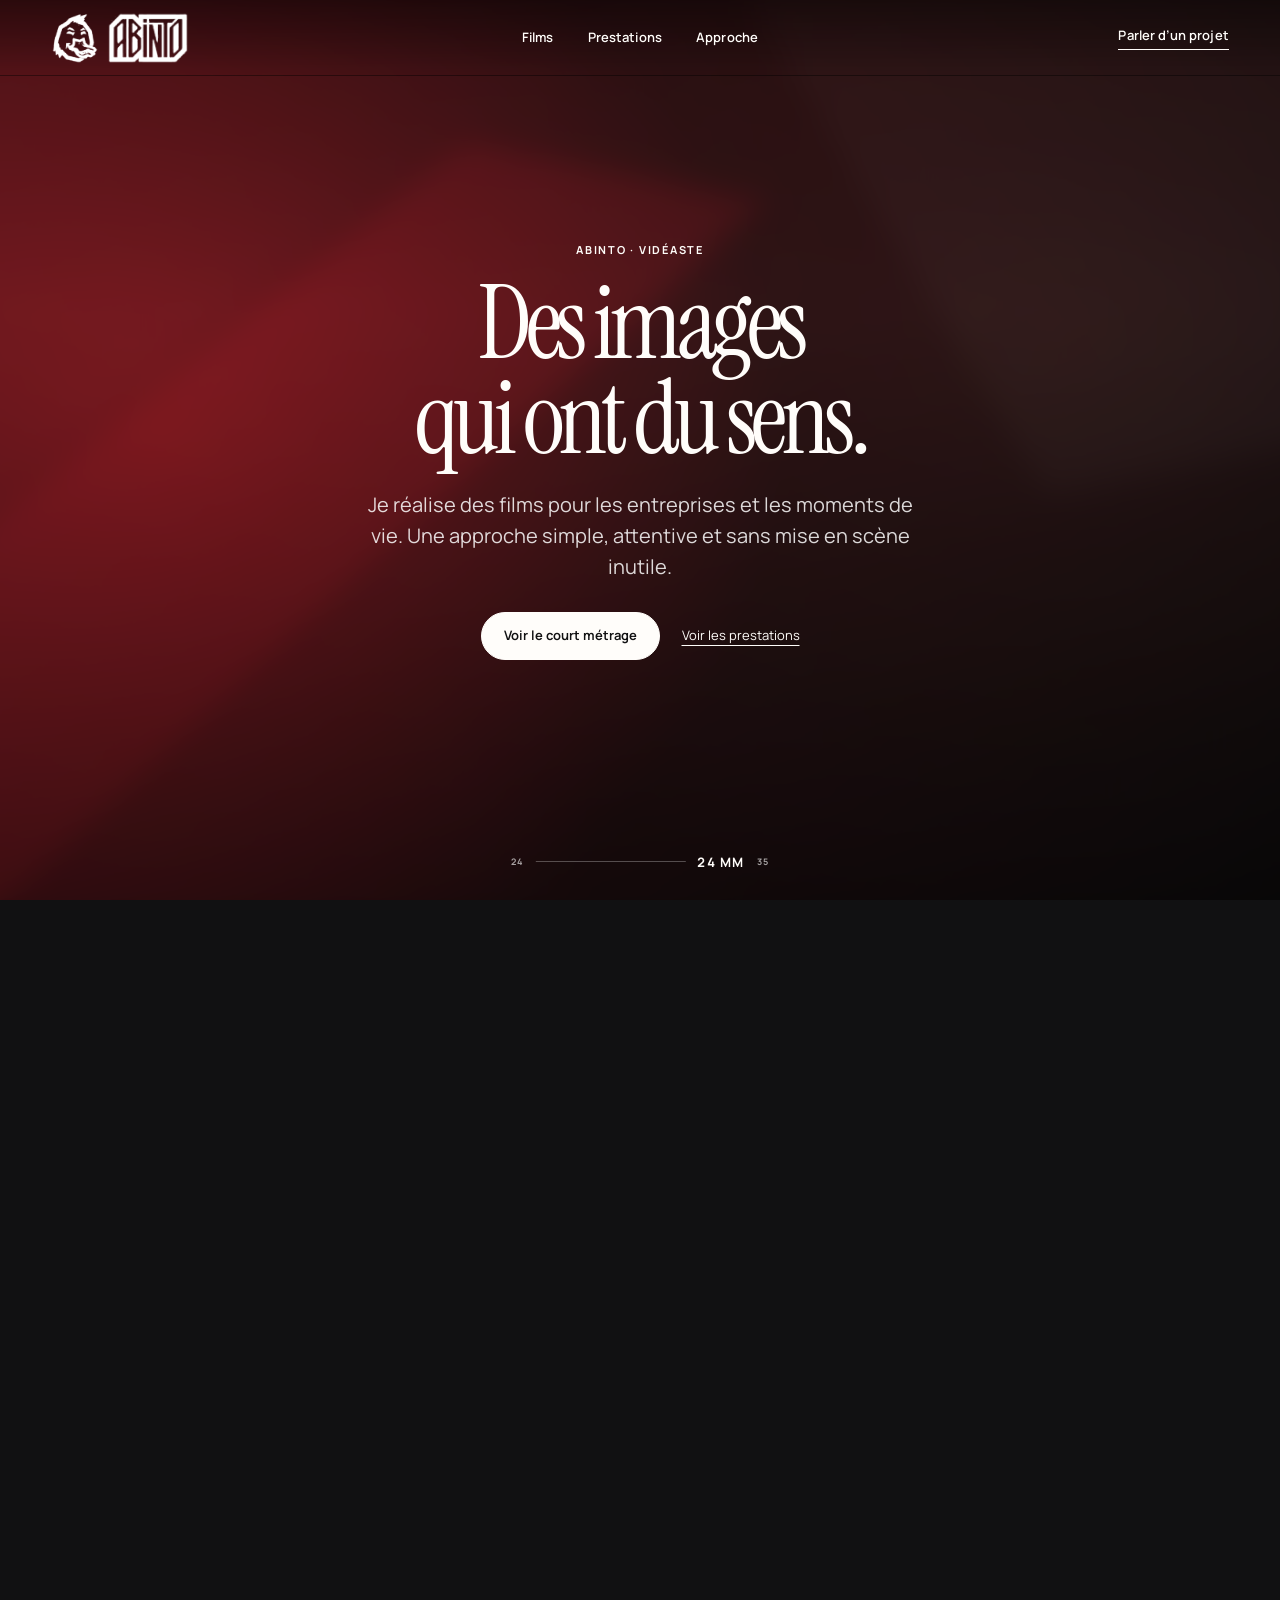
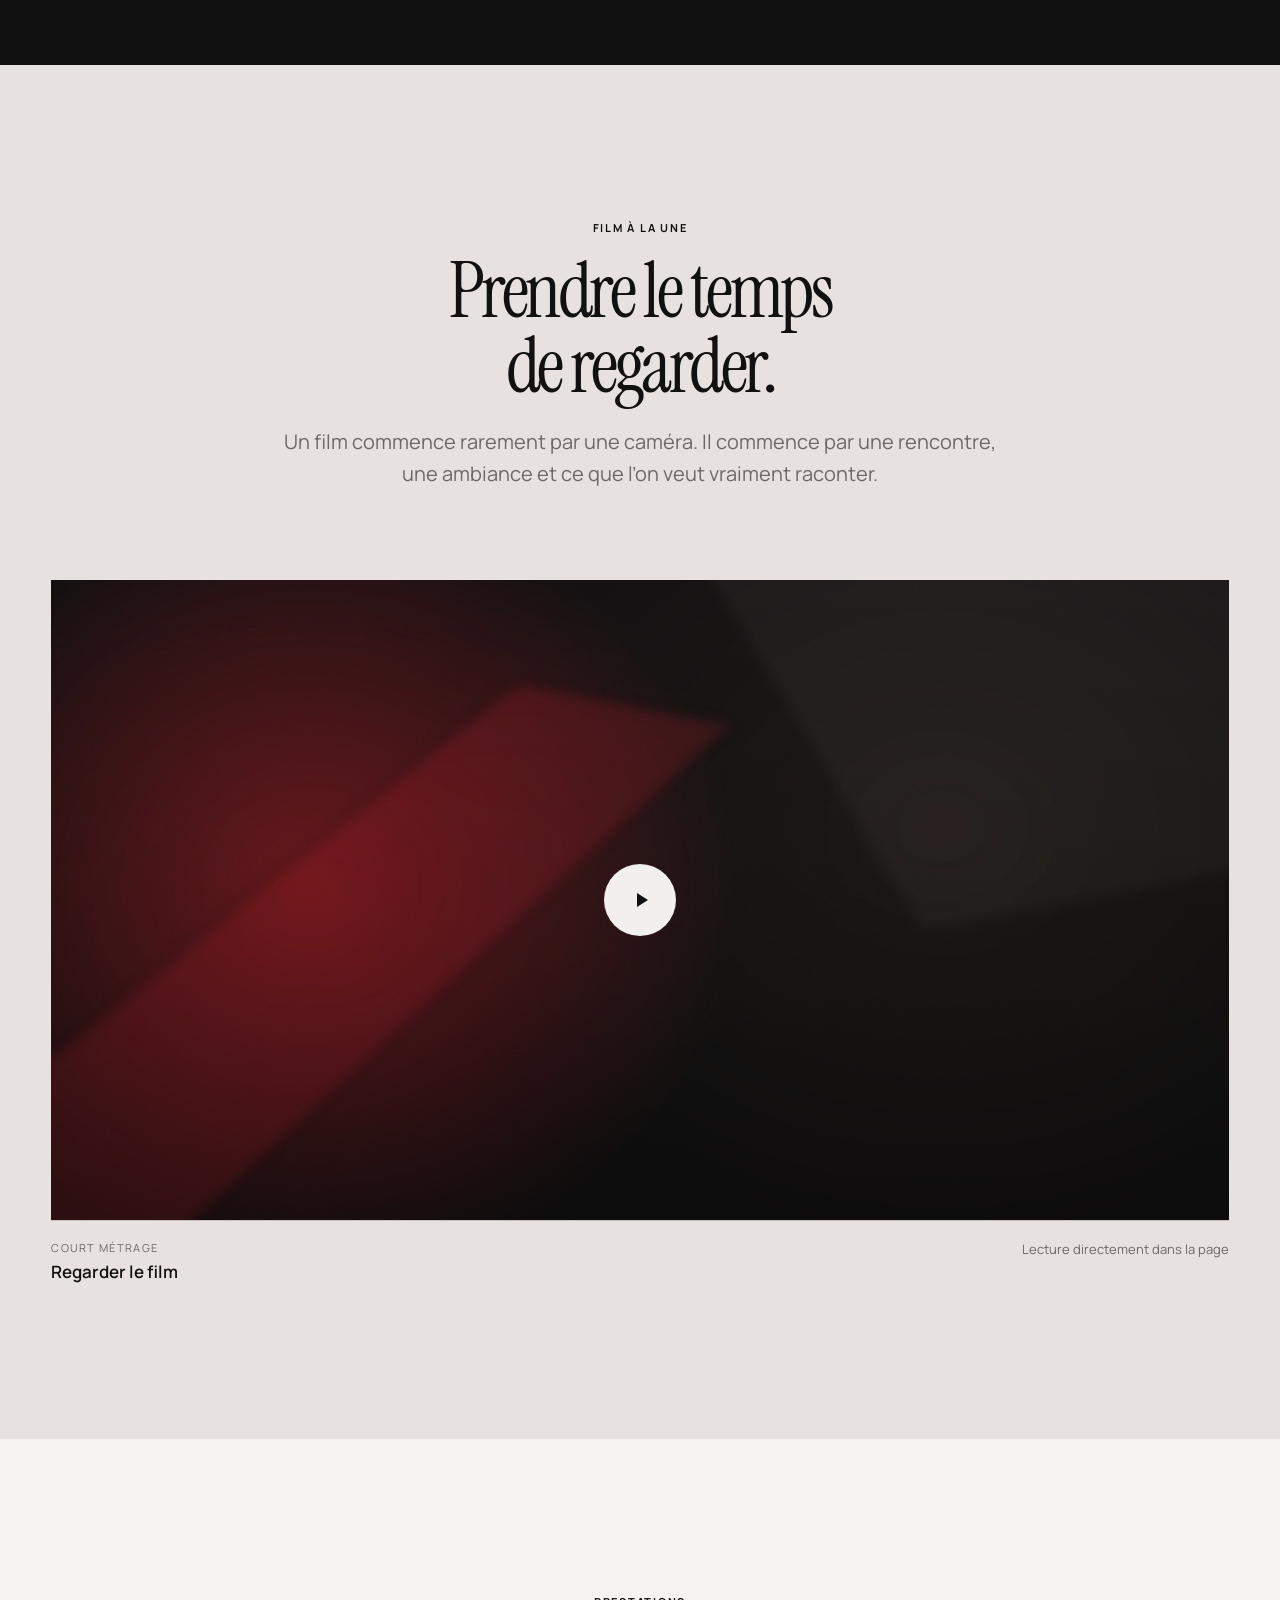
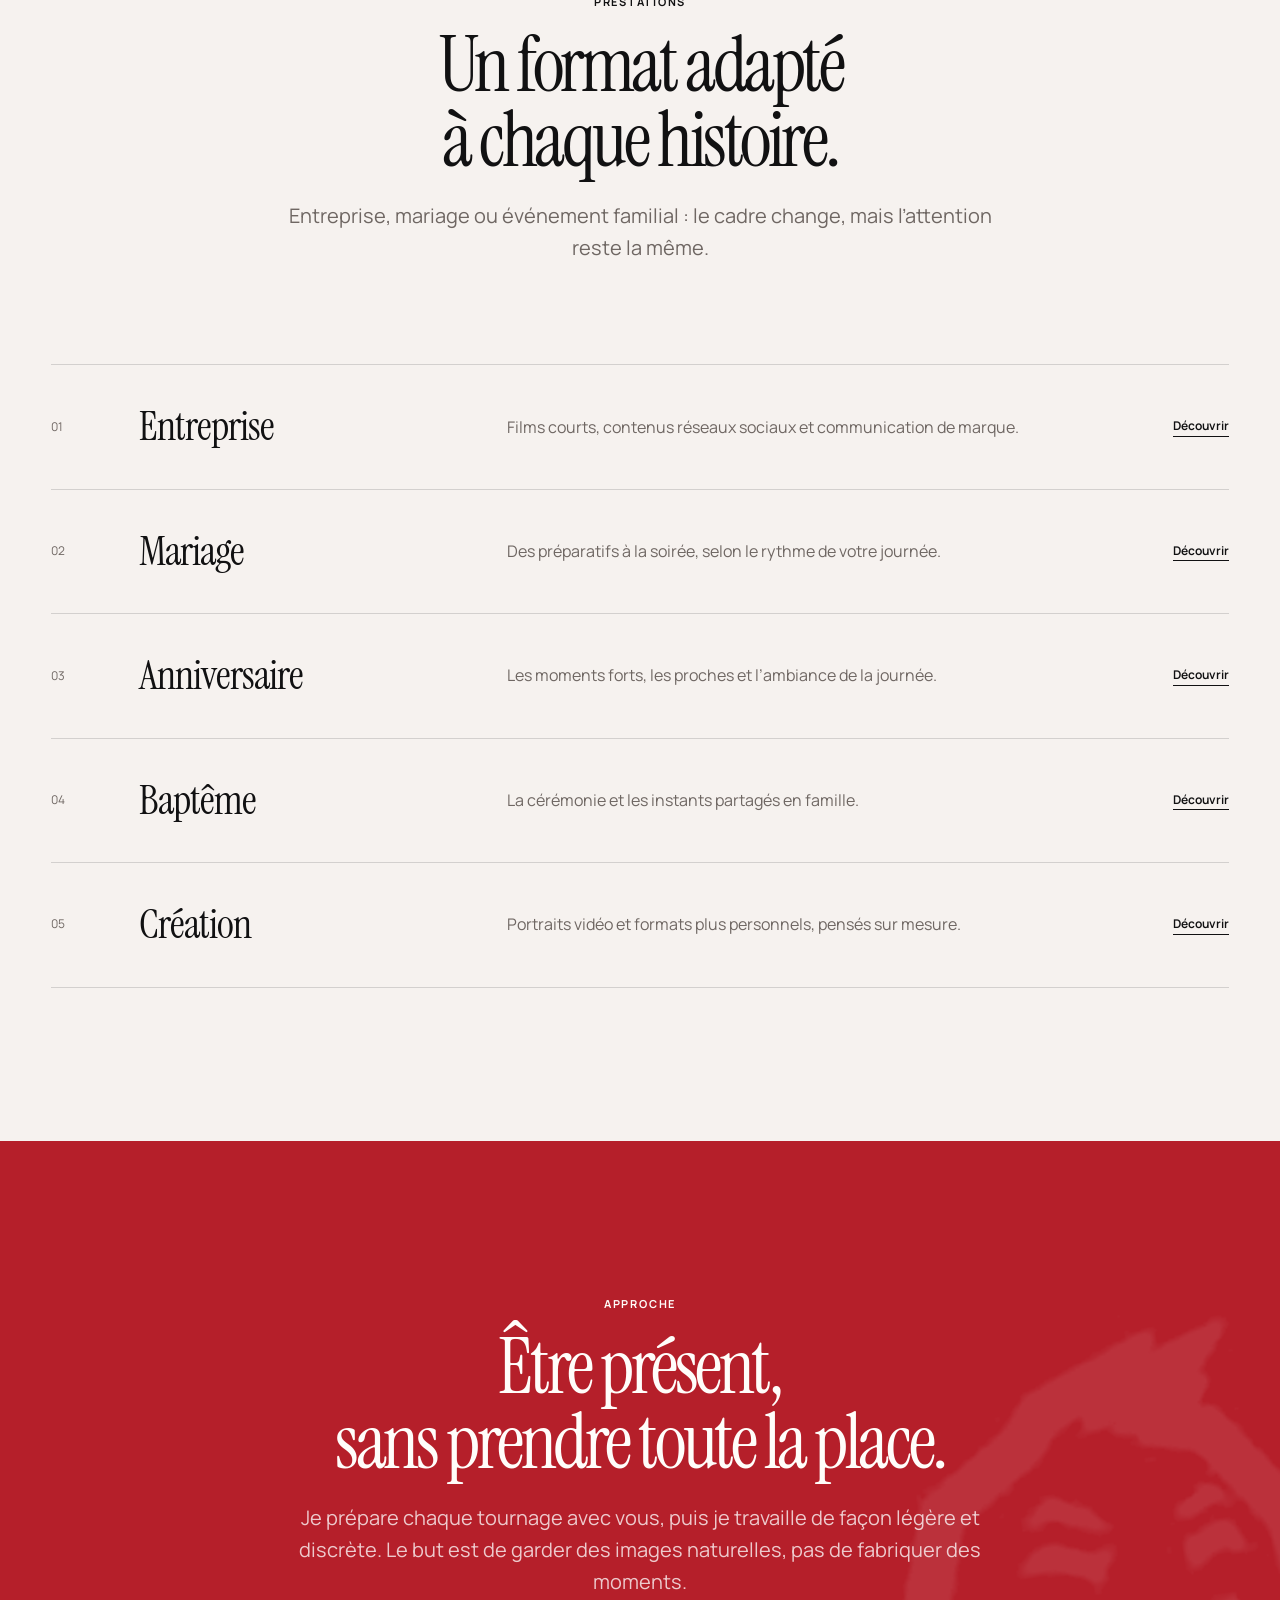
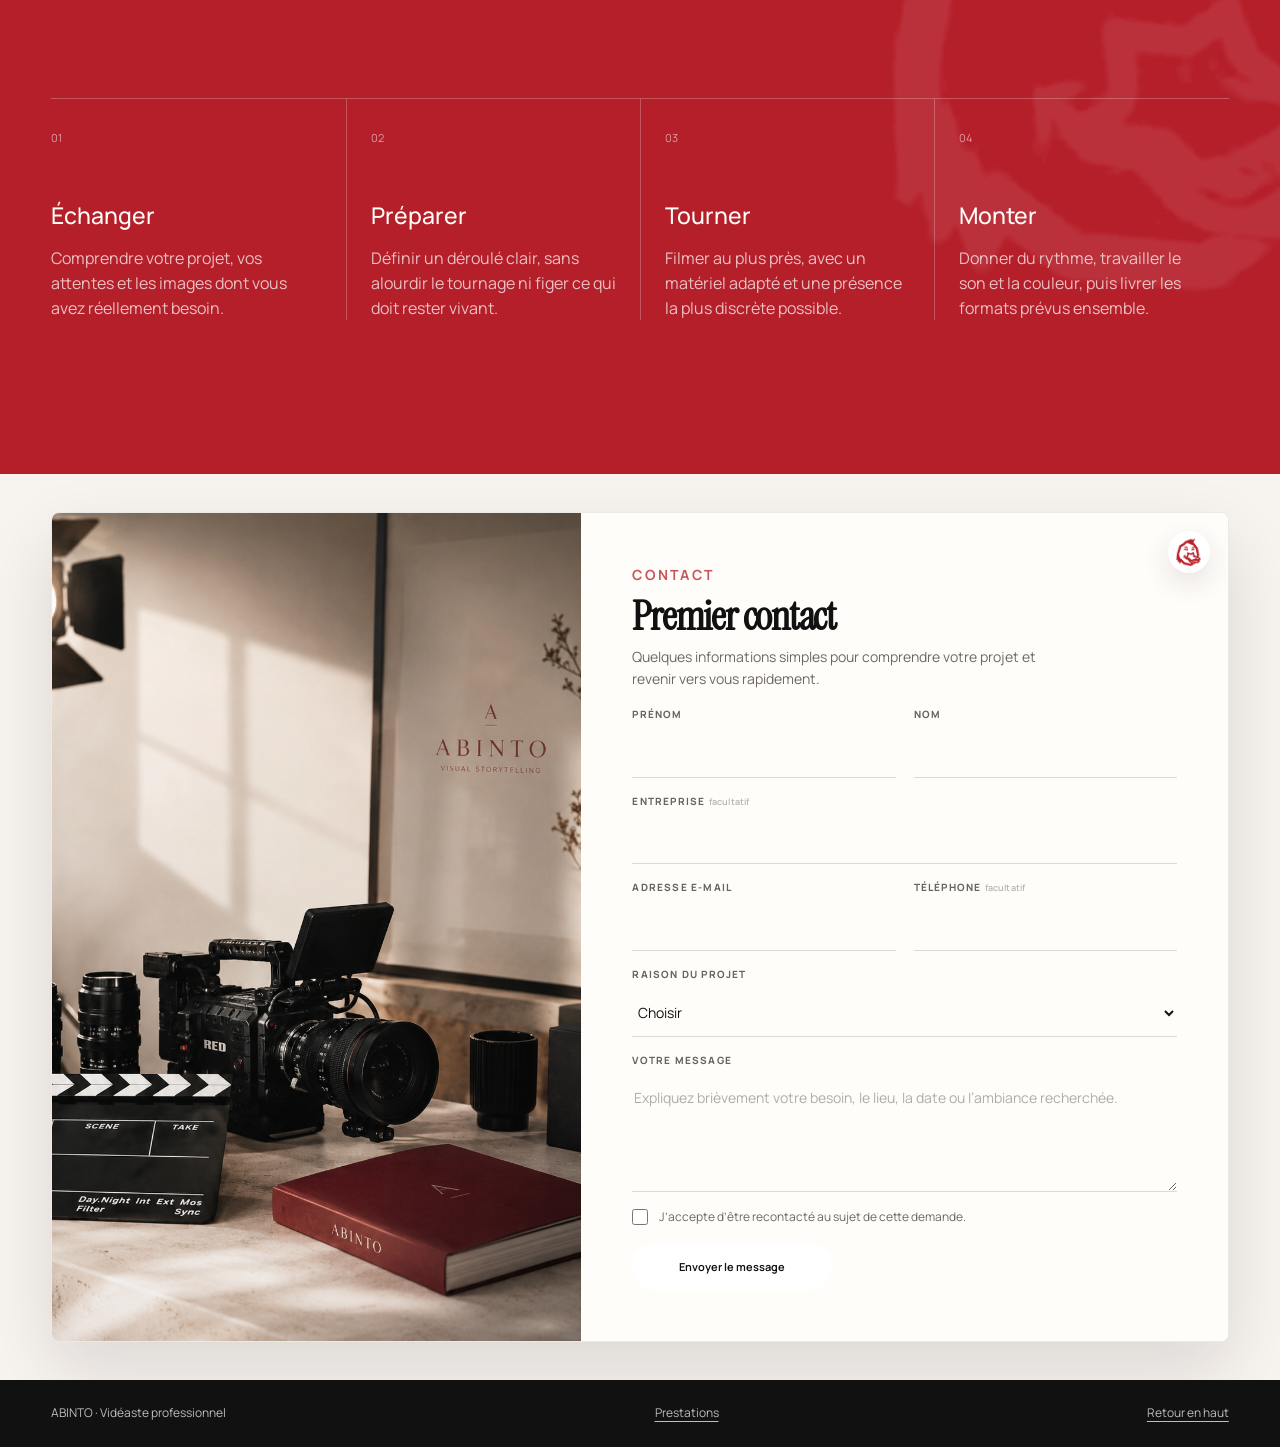
==== index.html @ 8837d80d "Initial commit - Abinto camera site" ====
<!DOCTYPE html>

<html lang="fr">
<head>
<meta charset="utf-8"/>
<meta content="width=device-width, initial-scale=1" name="viewport"/>
<meta content="#b51f2a" name="theme-color"/>
<meta content="strict-origin-when-cross-origin" name="referrer"/>
<meta content="ABINTO — vidéaste professionnel pour les entreprises, les mariages et les événements privés." name="description"/>
<title>ABINTO — Vidéaste professionnel</title>
<link href="assets/favicon.png" rel="icon" type="image/png"/>
<link href="styles.css" rel="stylesheet"/>
<script>document.documentElement.classList.add('js');</script><link href="https://fonts.googleapis.com" rel="preconnect"/><link crossorigin="" href="https://fonts.gstatic.com" rel="preconnect"/><link href="https://fonts.googleapis.com/css2?family=Instrument+Serif:ital@0;1&amp;family=Manrope:wght@400;500;600;700&amp;display=swap" rel="stylesheet"/>
</head>
<body data-page="home">
<a class="skip-link" href="#contenu">Aller au contenu</a>
<header class="site-header site-header--hero" id="site-header">
<div class="header-inner">
<a aria-label="ABINTO — retour à l’accueil" class="brand brand--lockup" href="#accueil">
<img alt="" aria-hidden="true" class="brand-fox" src="assets/abinto-fox.png"/>
<img alt="ABINTO" class="brand-wordmark" src="assets/abinto-wordmark.png"/>
</a>
<nav aria-label="Navigation principale" class="main-nav">
<a href="#films">Films</a>
<a href="prestations.html">Prestations</a>
<a href="#approche">Approche</a>
</nav>
<a class="header-cta" href="#contact">Parler d’un projet</a>
</div>
</header>
<main id="contenu">
<section aria-labelledby="hero-title" class="hero" id="accueil">
<div class="hero-sticky" id="hero-stage">
<div aria-hidden="true" class="hero-media">
<div class="hero-poster"></div>
<div class="hero-player" id="hero-player"></div>
<div class="hero-shade"></div>
<div class="hero-grain"></div>
</div>
<div class="hero-copy">
<p class="eyebrow">ABINTO · VIDÉASTE</p>
<h1 id="hero-title">Des images<br/>qui ont du sens.</h1>
<p>Je réalise des films pour les entreprises et les moments de vie. Une approche simple, attentive et sans mise en scène inutile.</p>
<div class="hero-actions">
<button aria-controls="film-player" class="button button--light" data-launch-inline="#film-player" data-video-id="381YANFlA3Q" data-video-title="Court métrage ABINTO" type="button">Voir le court métrage</button>
<a class="text-link" href="prestations.html">Voir les prestations</a>
</div>
</div>
<div aria-hidden="true" class="hero-focal">
<span>24</span>
<div class="hero-focal-line"><i id="hero-focal-progress"></i></div>
<strong><span id="hero-focal-value">24</span> mm</strong>
<span>35</span>
</div>
</div>
</section>
<section class="section section--paper" data-focal="35" id="films">
<div class="container centered-intro reveal">
<p class="section-label">Film à la une</p>
<h2>Prendre le temps<br/>de regarder.</h2>
<p>Un film commence rarement par une caméra. Il commence par une rencontre, une ambiance et ce que l’on veut vraiment raconter.</p>
</div>
<div class="container featured-film reveal">
<div class="film-card inline-video" data-inline-video="" data-video-id="381YANFlA3Q" data-video-title="Court métrage ABINTO" id="film-player"><div class="film-visual inline-video-media"><img alt="Image du court métrage ABINTO" src="assets/hero-poster.jpg"/><span class="film-shade"></span><button aria-label="Lire le court métrage dans la page" class="inline-video-trigger" type="button"><span aria-hidden="true" class="film-play"><i></i></span></button></div><div class="film-caption"><span><small>Court métrage</small><strong>Regarder le film</strong></span><span>Lecture directement dans la page</span></div></div>
</div>
</section>
<section class="section section--white" data-focal="50" id="prestations">
<div class="container centered-intro reveal">
<p class="section-label">Prestations</p>
<h2>Un format adapté<br/>à chaque histoire.</h2>
<p>Entreprise, mariage ou événement familial : le cadre change, mais l’attention reste la même.</p>
</div>
<div class="container service-list">
<a class="service-row reveal" href="prestations.html#entreprise"><span>01</span><h3>Entreprise</h3><p>Films courts, contenus réseaux sociaux et communication de marque.</p><b>Découvrir</b></a>
<a class="service-row reveal" href="prestations.html#mariage"><span>02</span><h3>Mariage</h3><p>Des préparatifs à la soirée, selon le rythme de votre journée.</p><b>Découvrir</b></a>
<a class="service-row reveal" href="prestations.html#anniversaire"><span>03</span><h3>Anniversaire</h3><p>Les moments forts, les proches et l’ambiance de la journée.</p><b>Découvrir</b></a>
<a class="service-row reveal" href="prestations.html#bapteme"><span>04</span><h3>Baptême</h3><p>La cérémonie et les instants partagés en famille.</p><b>Découvrir</b></a>
<a class="service-row reveal" href="prestations.html#creation"><span>05</span><h3>Création</h3><p>Portraits vidéo et formats plus personnels, pensés sur mesure.</p><b>Découvrir</b></a>
</div>
</section>
<section class="section section--red" data-focal="85" id="approche">
<img alt="" aria-hidden="true" class="fox-mark" src="assets/abinto-fox.png"/>
<div class="container centered-intro centered-intro--light reveal">
<p class="section-label">Approche</p>
<h2>Être présent,<br/>sans prendre toute la place.</h2>
<p>Je prépare chaque tournage avec vous, puis je travaille de façon légère et discrète. Le but est de garder des images naturelles, pas de fabriquer des moments.</p>
</div>
<div class="container steps">
<article class="step reveal"><span>01</span><h3>Échanger</h3><p>Comprendre votre projet, vos attentes et les images dont vous avez réellement besoin.</p></article>
<article class="step reveal"><span>02</span><h3>Préparer</h3><p>Définir un déroulé clair, sans alourdir le tournage ni figer ce qui doit rester vivant.</p></article>
<article class="step reveal"><span>03</span><h3>Tourner</h3><p>Filmer au plus près, avec un matériel adapté et une présence la plus discrète possible.</p></article>
<article class="step reveal"><span>04</span><h3>Monter</h3><p>Donner du rythme, travailler le son et la couleur, puis livrer les formats prévus ensemble.</p></article>
</div>
</section>
<section class="section section--paper contact" data-focal="135" id="contact">
<div class="container contact-shell reveal">
<div class="contact-card contact-card--full">
<div class="contact-card-badge" aria-hidden="true"><img src="assets/abinto-fox.png" alt=""/></div>
<div class="contact-visual contact-visual--cinema">
<img src="assets/contact-scene-cinema.png" alt="Scène de réalisation cinématographique avec caméra, clap, optiques et lumière de studio dans une ambiance éditoriale."/>
</div>
<div class="contact-form-panel contact-form-panel--paper">
<div class="contact-panel-head contact-panel-head--paper">
<p class="section-label">Contact</p>
<h3>Premier contact</h3>
<p>Quelques informations simples pour comprendre votre projet et revenir vers vous rapidement.</p>
</div>
<form action="/api/contact" class="contact-form contact-form--editorial" data-contact-form="" method="post" novalidate="">
<div class="contact-form-grid contact-form-grid--compact">
<div class="form-field">
<label for="contact-firstname">Prénom</label>
<input autocomplete="given-name" id="contact-firstname" name="firstname" required="" type="text"/>
</div>
<div class="form-field">
<label for="contact-lastname">Nom</label>
<input autocomplete="family-name" id="contact-lastname" name="lastname" required="" type="text"/>
</div>
<div class="form-field form-field--full">
<label for="contact-company">Entreprise <span>facultatif</span></label>
<input autocomplete="organization" id="contact-company" name="company" type="text"/>
</div>
<div class="form-field">
<label for="contact-email">Adresse e-mail</label>
<input autocomplete="email" id="contact-email" name="email" required="" type="email"/>
</div>
<div class="form-field">
<label for="contact-phone">Téléphone <span>facultatif</span></label>
<input autocomplete="tel" id="contact-phone" name="phone" type="tel"/>
</div>
<div class="form-field form-field--full">
<label for="contact-project">Raison du projet</label>
<select id="contact-project" name="projectType" required="">
<option value="">Choisir</option>
<option>Entreprise</option>
<option>Mariage</option>
<option>Anniversaire</option>
<option>Baptême</option>
<option>Clip musical</option>
<option>Publicité</option>
<option>Documentaire</option>
<option>Fiction</option>
<option>Autre projet</option>
</select>
</div>
<div class="form-field form-field--full">
<label for="contact-message">Votre message</label>
<textarea id="contact-message" name="message" placeholder="Expliquez brièvement votre besoin, le lieu, la date ou l’ambiance recherchée." required="" rows="5"></textarea>
</div>
<div aria-hidden="true" class="form-honeypot">
<label for="contact-website">Site internet</label>
<input autocomplete="off" id="contact-website" name="website" tabindex="-1" type="text"/>
</div>
</div>
<label class="form-consent form-consent--compact">
<input name="consent" required="" type="checkbox" value="yes"/>
<span>J’accepte d’être recontacté au sujet de cette demande.</span>
</label>
<div class="contact-form-footer contact-form-footer--editorial">
<button class="button button--dark" type="submit">Envoyer le message</button>
<p aria-live="polite" class="form-status" data-form-status=""></p>
</div>
</form>
</div>
</div>
</div>
</section>
</main>
<footer class="site-footer">
<div class="container footer-inner">
<span>ABINTO · Vidéaste professionnel</span>
<a href="prestations.html">Prestations</a>
<a href="#accueil">Retour en haut</a>
</div>
</footer>
<script src="script.js"></script>
</body>
</html>
---- styles.css ----
:root {
  --red: #b51f2a;
  --red-dark: #83151d;
  --paper: #e7e2df;
  --paper-light: #f6f2ef;
  --white: #fffdfa;
  --ink: #111112;
  --muted: #6f6763;
  --line: rgba(17, 17, 18, .15);
  --container: 1180px;
  --gutter: clamp(20px, 4vw, 64px);
  --header-height: 76px;
  --ease: cubic-bezier(.2, .72, .2, 1);
}

* { box-sizing: border-box; }
html { scroll-behavior: smooth; background: var(--ink); }
body {
  margin: 0;
  color: var(--ink);
  background: var(--paper);
  font-family: "Manrope", "Helvetica Neue", Helvetica, Arial, sans-serif;
  line-height: 1.55;
  overflow-x: hidden;
}
body.dialog-open { overflow: hidden; }
a { color: inherit; }
button, input { font: inherit; }
button { color: inherit; }
img { display: block; max-width: 100%; }
h1, h2, h3, p { margin-top: 0; }
::selection { color: var(--white); background: var(--red); }

.skip-link {
  position: fixed;
  z-index: 999;
  top: 10px;
  left: 10px;
  padding: 10px 14px;
  color: var(--white);
  background: var(--red);
  transform: translateY(-160%);
  transition: transform .2s ease;
}
.skip-link:focus { transform: translateY(0); }

.container {
  width: min(calc(100% - var(--gutter) * 2), var(--container));
  margin-inline: auto;
}

.site-header {
  position: fixed;
  z-index: 90;
  inset: 0 0 auto;
  height: var(--header-height);
  display: flex;
  align-items: center;
  color: var(--ink);
  background: rgba(231, 226, 223, .9);
  border-bottom: 1px solid var(--line);
  backdrop-filter: blur(16px);
  transition: color .3s ease, background .3s ease, border-color .3s ease;
}
.site-header.site-header--hero {
  color: var(--white);
  background: linear-gradient(180deg, rgba(0,0,0,.42), rgba(0,0,0,0));
  border-bottom-color: transparent;
  backdrop-filter: none;
}
.site-header.is-solid {
  color: var(--ink);
  background: rgba(231, 226, 223, .94);
  border-bottom-color: var(--line);
  backdrop-filter: blur(16px);
}
.header-inner {
  width: min(calc(100% - var(--gutter) * 2), 1380px);
  margin-inline: auto;
  display: grid;
  grid-template-columns: 1fr auto 1fr;
  align-items: center;
  gap: 32px;
}
.brand { width: 118px; }
.brand img { width: 100%; filter: brightness(0) invert(1); }
.site-header:not(.site-header--hero) .brand img,
.site-header.is-solid .brand img { filter: none; }
.main-nav { display: flex; gap: 34px; }
.main-nav a,
.header-cta {
  font-size: 13px;
  font-weight: 600;
  text-decoration: none;
  letter-spacing: .01em;
}
.main-nav a { position: relative; }
.main-nav a::after {
  content: "";
  position: absolute;
  left: 0;
  right: 100%;
  bottom: -7px;
  height: 1px;
  background: currentColor;
  transition: right .25s ease;
}
.main-nav a:hover::after,
.main-nav a[aria-current="page"]::after { right: 0; }
.header-cta { justify-self: end; border-bottom: 1px solid currentColor; padding-bottom: 3px; }

.button {
  min-height: 48px;
  display: inline-flex;
  align-items: center;
  justify-content: center;
  padding: 0 22px;
  border: 1px solid transparent;
  border-radius: 999px;
  font-size: 13px;
  font-weight: 650;
  text-decoration: none;
  cursor: pointer;
  transition: color .25s ease, background .25s ease, border-color .25s ease, transform .25s ease;
}
.button:hover { transform: translateY(-2px); }
.button--light { color: var(--ink); background: var(--white); border-color: var(--white); }
.button--light:hover { color: var(--white); background: var(--red); border-color: var(--red); }
.button--dark { color: var(--white); background: var(--ink); border-color: var(--ink); }
.button--dark:hover { color: var(--white); background: var(--red); border-color: var(--red); }
.text-link {
  color: var(--white);
  font-size: 13px;
  text-underline-offset: 5px;
  text-decoration-thickness: 1px;
}

.hero {
  position: relative;
  min-height: 185vh;
  background: var(--ink);
}
.hero-sticky {
  position: sticky;
  top: 0;
  height: 100vh;
  min-height: 620px;
  overflow: hidden;
  display: grid;
  place-items: center;
  --hero-scale: 1.06;
  --hero-blur: 12px;
  --copy-opacity: 1;
  --copy-y: 0px;
}
.hero-media,
.hero-poster,
.hero-player,
.hero-player iframe,
.hero-shade,
.hero-grain { position: absolute; inset: 0; }
.hero-media {
  overflow: hidden;
  transform: scale(var(--hero-scale));
  filter: blur(var(--hero-blur));
  transition: filter .08s linear;
  will-change: transform, filter;
}
.hero-poster {
  background:
    linear-gradient(135deg, rgba(181,31,42,.34), rgba(0,0,0,.22)),
    url("assets/hero-poster.jpg") center / cover no-repeat,
    #171719;
}
.hero-player { opacity: 0; transition: opacity 1s ease; }
.hero.has-video .hero-player { opacity: 1; }
.hero-player iframe {
  width: 100%;
  height: 100%;
  border: 0;
  pointer-events: none;
  transform: scale(1.22);
}
.hero-shade {
  background:
    linear-gradient(180deg, rgba(0,0,0,.28), rgba(0,0,0,.08) 35%, rgba(0,0,0,.42)),
    linear-gradient(90deg, rgba(181,31,42,.18), transparent 46%, rgba(0,0,0,.08));
}
.hero-grain {
  opacity: .10;
  background-image: url("data:image/svg+xml,%3Csvg viewBox='0 0 180 180' xmlns='http://www.w3.org/2000/svg'%3E%3Cfilter id='n'%3E%3CfeTurbulence type='fractalNoise' baseFrequency='.9' numOctaves='3' stitchTiles='stitch'/%3E%3C/filter%3E%3Crect width='100%25' height='100%25' filter='url(%23n)' opacity='.45'/%3E%3C/svg%3E");
  mix-blend-mode: soft-light;
}
.hero-copy {
  position: relative;
  z-index: 2;
  width: min(720px, calc(100% - 40px));
  color: var(--white);
  text-align: center;
  opacity: var(--copy-opacity);
  transform: translateY(var(--copy-y));
  will-change: opacity, transform;
}
.eyebrow,
.section-label {
  margin-bottom: 18px;
  font-size: 11px;
  font-weight: 700;
  letter-spacing: .16em;
  text-transform: uppercase;
}
.hero-copy h1 {
  margin-bottom: 22px;
  font-family: "Instrument Serif", Georgia, serif;
  font-size: clamp(54px, 8vw, 112px);
  line-height: .93;
  font-weight: 500;
  letter-spacing: -.055em;
}
.hero-copy > p:not(.eyebrow) {
  width: min(560px, 100%);
  margin: 0 auto 30px;
  color: rgba(255,255,255,.84);
  font-size: clamp(16px, 1.6vw, 20px);
  line-height: 1.55;
}
.hero-actions { display: flex; justify-content: center; align-items: center; gap: 22px; }
.hero-focal {
  position: absolute;
  z-index: 2;
  left: 50%;
  bottom: 28px;
  transform: translateX(-50%);
  display: grid;
  grid-template-columns: auto 150px auto auto;
  align-items: center;
  gap: 12px;
  color: rgba(255,255,255,.62);
  font-size: 9px;
  font-weight: 700;
  letter-spacing: .14em;
  text-transform: uppercase;
}
.hero-focal strong { color: var(--white); font-size: 13px; font-variant-numeric: tabular-nums; }
.hero-focal-line { position: relative; height: 1px; background: rgba(255,255,255,.28); }
.hero-focal-line i { position: absolute; inset: 0 auto 0 0; width: 0%; background: var(--white); }

.section { position: relative; padding: clamp(100px, 12vw, 180px) 0; }
.section--paper { background: var(--paper); }
.section--white { background: var(--paper-light); }
.section--red { overflow: hidden; color: var(--white); background: var(--red); }
.centered-intro {
  width: min(720px, calc(100% - var(--gutter) * 2));
  margin-inline: auto;
  text-align: center;
}
.centered-intro h2,
.services-hero h1,
.category-heading h2,
.contact-inner h2 {
  margin-bottom: 22px;
  font-family: "Instrument Serif", Georgia, serif;
  font-size: clamp(42px, 6vw, 78px);
  line-height: .98;
  font-weight: 500;
  letter-spacing: -.045em;
}
.centered-intro > p:last-child,
.services-hero-inner > p:last-child,
.category-heading > p,
.contact-inner > p:not(.section-label) {
  margin: 0 auto;
  color: var(--muted);
  font-size: clamp(16px, 1.8vw, 20px);
  line-height: 1.6;
}
.centered-intro--light > p:last-child { color: rgba(255,255,255,.76); }

.featured-film { margin-top: clamp(48px, 7vw, 90px); }
.film-card {
  width: 100%;
  padding: 0;
  border: 0;
  background: none;
  text-align: left;
  cursor: pointer;
}
.film-visual {
  position: relative;
  display: block;
  aspect-ratio: 16 / 8.7;
  overflow: hidden;
  background: var(--ink);
}
.film-visual img { width: 100%; height: 100%; object-fit: cover; transition: transform .8s var(--ease); }
.film-card:hover .film-visual img { transform: scale(1.035); }
.film-shade { position: absolute; inset: 0; background: linear-gradient(180deg, rgba(0,0,0,.04), rgba(0,0,0,.28)); }
.film-play {
  position: absolute;
  left: 50%;
  top: 50%;
  width: 72px;
  height: 72px;
  display: grid;
  place-items: center;
  transform: translate(-50%, -50%);
  border-radius: 50%;
  color: var(--ink);
  background: rgba(255,253,250,.94);
  transition: transform .25s ease, background .25s ease;
}
.film-card:hover .film-play { transform: translate(-50%, -50%) scale(1.08); background: var(--red); }
.film-play i { width: 0; height: 0; margin-left: 4px; border-top: 7px solid transparent; border-bottom: 7px solid transparent; border-left: 11px solid currentColor; }
.film-caption { display: flex; justify-content: space-between; gap: 20px; padding-top: 18px; border-top: 1px solid var(--line); }
.film-caption span:first-child { display: grid; gap: 3px; }
.film-caption small { color: var(--muted); font-size: 11px; text-transform: uppercase; letter-spacing: .12em; }
.film-caption strong { font-size: 17px; font-weight: 600; }
.film-caption > span:last-child { color: var(--muted); font-size: 13px; }

.service-list { margin-top: clamp(54px, 8vw, 100px); border-top: 1px solid var(--line); }
.service-row {
  display: grid;
  grid-template-columns: 60px minmax(180px, .8fr) 1.5fr auto;
  align-items: center;
  gap: 28px;
  padding: 30px 0;
  border-bottom: 1px solid var(--line);
  text-decoration: none;
  transition: padding .3s var(--ease), color .2s ease;
}
.service-row:hover { padding-left: 16px; color: var(--red); }
.service-row > span { color: var(--muted); font-size: 12px; }
.service-row h3 { margin: 0; font-family: "Instrument Serif", Georgia, serif; font-size: clamp(28px, 3.2vw, 44px); font-weight: 400; letter-spacing: -.025em; }
.service-row p { margin: 0; color: var(--muted); }
.service-row b { font-size: 12px; font-weight: 650; border-bottom: 1px solid currentColor; }

.fox-mark {
  position: absolute;
  width: min(44vw, 620px);
  right: -10vw;
  top: 50%;
  opacity: .08;
  filter: brightness(0) invert(1);
  transform: translateY(-50%) rotate(-8deg);
}
.steps {
  position: relative;
  margin-top: clamp(56px, 8vw, 100px);
  display: grid;
  grid-template-columns: repeat(4, 1fr);
  border-top: 1px solid rgba(255,255,255,.24);
}
.step { padding: 30px 24px 0 0; }
.step + .step { padding-left: 24px; border-left: 1px solid rgba(255,255,255,.24); }
.step span { display: block; margin-bottom: 52px; color: rgba(255,255,255,.55); font-size: 11px; }
.step h3 { margin-bottom: 12px; font-size: 23px; font-weight: 500; }
.step p { margin: 0; color: rgba(255,255,255,.72); }

.contact { padding-bottom: clamp(90px, 10vw, 140px); }
.contact-inner { width: min(720px, 100%); margin-inline: auto; text-align: center; }
.contact-inner > img { width: 150px; margin: 0 auto 48px; }
.contact-inner > p:not(.section-label) { width: min(600px, 100%); margin-bottom: 30px; }

.site-footer { padding: 24px 0; color: rgba(255,255,255,.72); background: var(--ink); }
.footer-inner { display: flex; justify-content: space-between; gap: 24px; font-size: 12px; }
.footer-inner a { text-underline-offset: 4px; }

.video-dialog {
  width: min(1120px, calc(100% - 32px));
  max-width: none;
  padding: 0;
  border: 0;
  color: var(--white);
  background: transparent;
}
.video-dialog::backdrop { background: rgba(0,0,0,.92); backdrop-filter: blur(8px); }
.video-dialog-inner { background: #09090a; }
.video-dialog-head { min-height: 58px; display: flex; align-items: center; justify-content: space-between; gap: 20px; padding: 0 18px; }
.video-dialog-head p { margin: 0; font-size: 13px; }
.dialog-close { padding: 8px 0; border: 0; color: rgba(255,255,255,.72); background: none; cursor: pointer; text-decoration: underline; text-underline-offset: 4px; }
.video-frame { aspect-ratio: 16 / 9; background: #000; }
.video-frame iframe { width: 100%; height: 100%; border: 0; }

/* Page prestations */
.services-hero { padding: calc(var(--header-height) + clamp(80px, 10vw, 150px)) 0 clamp(80px, 10vw, 140px); background: var(--paper); }
.services-hero-inner { width: min(860px, calc(100% - var(--gutter) * 2)); text-align: center; }
.services-hero h1 { margin-bottom: 28px; font-size: clamp(50px, 7vw, 94px); }
.services-hero-inner > p:last-child { width: min(660px, 100%); }
.category-nav {
  position: sticky;
  z-index: 70;
  top: var(--header-height);
  background: rgba(246,242,239,.94);
  border-top: 1px solid var(--line);
  border-bottom: 1px solid var(--line);
  backdrop-filter: blur(16px);
}
.category-nav-inner { min-height: 58px; display: flex; align-items: center; justify-content: center; gap: clamp(18px, 4vw, 54px); overflow-x: auto; scrollbar-width: none; }
.category-nav-inner::-webkit-scrollbar { display: none; }
.category-nav a { position: relative; flex: 0 0 auto; font-size: 12px; font-weight: 650; text-decoration: none; }
.category-nav a::after { content: ""; position: absolute; left: 0; right: 100%; bottom: -18px; height: 2px; background: var(--red); transition: right .2s ease; }
.category-nav a.is-active::after { right: 0; }
.pricing-section { padding: clamp(92px, 10vw, 150px) 0; background: var(--paper-light); scroll-margin-top: calc(var(--header-height) + 58px); }
.pricing-section:nth-of-type(odd) { background: var(--paper); }
.pricing-section--dark { color: var(--white); background: var(--ink) !important; }
.pricing-section--red { color: var(--white); background: var(--red) !important; }
.category-heading {
  display: grid;
  grid-template-columns: 130px 1fr 1fr;
  align-items: end;
  gap: clamp(28px, 5vw, 72px);
  padding-bottom: clamp(48px, 6vw, 78px);
  border-bottom: 1px solid var(--line);
}
.category-index { align-self: start; color: var(--muted); font-size: 10px; font-weight: 700; letter-spacing: .13em; text-transform: uppercase; }
.category-heading h2 { margin: 0; font-size: clamp(42px, 5vw, 70px); }
.category-heading .section-label { margin-bottom: 14px; }
.category-heading > p { max-width: 430px; margin: 0; font-size: 16px; }
.pricing-section--dark .category-heading,
.pricing-section--red .category-heading { border-color: rgba(255,255,255,.23); }
.pricing-section--dark .category-index,
.pricing-section--dark .category-heading > p,
.pricing-section--red .category-index,
.pricing-section--red .category-heading > p { color: rgba(255,255,255,.65); }
.pricing-grid { display: grid; grid-template-columns: repeat(3, 1fr); gap: 16px; margin-top: 16px; }
.price-card {
  min-height: 610px;
  display: flex;
  flex-direction: column;
  padding: clamp(26px, 3vw, 38px);
  background: rgba(255,255,255,.62);
  border: 1px solid rgba(17,17,18,.12);
}
.pricing-section--dark .price-card { background: rgba(255,255,255,.06); border-color: rgba(255,255,255,.17); }
.pricing-section--red .price-card { background: rgba(255,255,255,.08); border-color: rgba(255,255,255,.22); }
.price-card header { display: flex; justify-content: space-between; gap: 20px; padding-bottom: 28px; border-bottom: 1px solid var(--line); }
.pricing-section--dark .price-card header,
.pricing-section--red .price-card header { border-color: rgba(255,255,255,.18); }
.price-card header > p { margin: 0; font-family: "Instrument Serif", Georgia, serif; font-size: 27px; line-height: 1.02; font-weight: 400; letter-spacing: -.025em; }
.price-card header div { text-align: right; }
.price-card header strong { display: block; font-size: 34px; line-height: 1; font-weight: 500; letter-spacing: -.04em; }
.price-card header span { color: var(--muted); font-size: 10px; text-transform: uppercase; letter-spacing: .1em; }
.pricing-section--dark .price-card header span,
.pricing-section--red .price-card header span { color: rgba(255,255,255,.55); }
.price-summary { min-height: 78px; margin: 26px 0 18px; color: var(--muted); }
.pricing-section--dark .price-summary,
.pricing-section--red .price-summary { color: rgba(255,255,255,.68); }
.price-card ul { margin: 0 0 34px; padding: 0; list-style: none; }
.price-card li { position: relative; padding: 9px 0 9px 18px; border-bottom: 1px solid var(--line); font-size: 14px; }
.pricing-section--dark .price-card li,
.pricing-section--red .price-card li { border-color: rgba(255,255,255,.14); }
.price-card li::before { content: ""; position: absolute; left: 0; top: 17px; width: 5px; height: 5px; border-radius: 50%; background: var(--red); }
.pricing-section--red .price-card li::before { background: var(--white); }
.price-card > a { margin-top: auto; align-self: flex-start; font-size: 12px; font-weight: 700; text-underline-offset: 5px; }
.services-contact { padding: clamp(100px, 12vw, 170px) 0; background: var(--paper); }

.reveal { opacity: 0; transform: translateY(22px); transition: opacity .75s var(--ease), transform .75s var(--ease); }
.reveal.is-visible { opacity: 1; transform: none; }

@media (max-width: 900px) {
  .header-inner { grid-template-columns: 1fr auto; }
  .main-nav { display: none; }
  .service-row { grid-template-columns: 42px 1fr auto; gap: 18px; }
  .service-row p { grid-column: 2 / -1; }
  .steps { grid-template-columns: repeat(2, 1fr); }
  .step:nth-child(3) { border-left: 0; }
  .step:nth-child(n+3) { margin-top: 48px; }
  .category-heading { grid-template-columns: 90px 1fr; align-items: start; }
  .category-heading > p { grid-column: 2; }
  .pricing-grid { grid-template-columns: 1fr; }
  .price-card { min-height: 0; }
  .price-summary { min-height: 0; }
}

@media (max-width: 640px) {
  :root { --header-height: 68px; }
  .site-header { height: var(--header-height); }
  .brand { width: 96px; }
  .header-cta { font-size: 12px; }
  .hero { min-height: 160vh; }
  .hero-sticky { min-height: 560px; }
  .hero-player iframe { transform: scale(2.05); }
  .hero-copy { width: min(94%, 520px); }
  .hero-copy h1 { font-size: clamp(50px, 16vw, 76px); }
  .hero-copy > p:not(.eyebrow) { font-size: 16px; }
  .hero-actions { flex-direction: column; gap: 14px; }
  .hero-focal { grid-template-columns: auto 92px auto auto; bottom: 20px; }
  .section { padding: 92px 0; }
  .centered-intro h2,
  .contact-inner h2 { font-size: 43px; }
  .film-visual { aspect-ratio: 4 / 5; }
  .film-caption { align-items: flex-start; }
  .film-caption > span:last-child { display: none; }
  .service-row { grid-template-columns: 30px 1fr auto; padding: 24px 0; }
  .service-row p { font-size: 14px; }
  .steps { grid-template-columns: 1fr; }
  .step,
  .step + .step { padding: 24px 0 0; border-left: 0; border-top: 1px solid rgba(255,255,255,.2); }
  .step:first-child { border-top: 0; }
  .step:nth-child(n+2) { margin-top: 30px; }
  .step span { margin-bottom: 24px; }
  .footer-inner { flex-direction: column; }
  .category-nav-inner { justify-content: flex-start; }
  .category-heading { grid-template-columns: 1fr; gap: 20px; }
  .category-heading > p { grid-column: 1; }
  .category-index { order: -1; }
  .services-hero h1 { font-size: 48px; }
  .price-card { padding: 24px; }
  .price-card header strong { font-size: 30px; }
  .video-dialog { width: 100%; }
}

@media (prefers-reduced-motion: reduce) {
  html { scroll-behavior: auto; }
  *, *::before, *::after { animation-duration: .01ms !important; animation-iteration-count: 1 !important; transition-duration: .01ms !important; }
  .hero-media { transform: scale(1.04) !important; filter: none !important; }
  .reveal { opacity: 1; transform: none; }
}

/* --- V7 prestations posters --- */
.services-hero--posters {
  position: relative;
  overflow: hidden;
  background:
    radial-gradient(circle at top, rgba(181,31,42,.12), transparent 36%),
    linear-gradient(180deg, #f7f3ef 0%, #efe7e1 100%);
}
.services-hero--posters::before {
  content: "";
  position: absolute;
  inset: 0;
  background:
    linear-gradient(135deg, rgba(181,31,42,.12), transparent 36%),
    linear-gradient(315deg, rgba(181,31,42,.08), transparent 28%);
  pointer-events: none;
}
.pricing-section--consultation { background: #fbf8f5 !important; }
.pricing-grid--two { grid-template-columns: repeat(2, minmax(0, 1fr)); }
.pricing-grid--four { grid-template-columns: repeat(4, minmax(0, 1fr)); }

.poster-card {
  position: relative;
  overflow: hidden;
  isolation: isolate;
  min-height: 0;
  background: #110f12;
  border-color: rgba(255,255,255,.12);
  color: var(--white);
  border-radius: 22px;
  box-shadow: 0 22px 60px rgba(20,12,14,.16);
}
.poster-card::before {
  content: "";
  position: absolute;
  inset: 0;
  background-image: var(--poster-image);
  background-size: cover;
  background-position: center;
  filter: blur(11px) saturate(.86) contrast(1.08);
  transform: scale(1.17);
  opacity: .62;
  z-index: -3;
}
.poster-card .poster-overlay {
  position: absolute;
  inset: 0;
  background:
    linear-gradient(180deg, rgba(8,8,9,.44), rgba(8,8,9,.82) 64%, rgba(8,8,9,.91)),
    linear-gradient(140deg, rgba(181,31,42,.42), transparent 31%, transparent 68%, rgba(181,31,42,.25));
  z-index: -2;
}
.poster-card::after {
  content: attr(data-poster-title);
  position: absolute;
  left: 22px;
  right: 22px;
  bottom: 18px;
  font-size: clamp(30px, 2.2vw, 52px);
  line-height: .9;
  font-weight: 800;
  letter-spacing: -.06em;
  color: rgba(255,255,255,.08);
  white-space: pre-line;
  z-index: -1;
  pointer-events: none;
}
.poster-card header,
.poster-card li,
.poster-card .price-glance span {
  border-color: rgba(255,255,255,.14) !important;
}
.poster-card header span,
.poster-card .price-kicker,
.poster-card .price-summary,
.poster-card .price-note {
  color: rgba(255,255,255,.72) !important;
}
.poster-card .price-kicker {
  margin: 0 0 16px;
  font-size: 11px;
  font-weight: 700;
  letter-spacing: .14em;
  text-transform: uppercase;
}
.poster-card header > p { max-width: 200px; }
.poster-card .price-glance {
  display: flex;
  flex-wrap: wrap;
  gap: 8px;
  margin: 22px 0 18px;
}
.poster-card .price-glance span {
  display: inline-flex;
  align-items: center;
  min-height: 34px;
  padding: 0 12px;
  border: 1px solid rgba(255,255,255,.16);
  border-radius: 999px;
  background: rgba(255,255,255,.05);
  font-size: 11px;
  font-weight: 700;
  letter-spacing: .04em;
}
.poster-card .price-summary {
  min-height: 0;
  margin: 0 0 18px;
  font-size: 15px;
}
.poster-card > a { color: #fff; }
.poster-card:hover {
  transform: translateY(-4px);
  box-shadow: 0 28px 80px rgba(20,12,14,.24);
}
.poster-card,
.poster-card:hover {
  transition: transform .25s ease, box-shadow .25s ease;
}
.poster-card--consultation { --poster-image: linear-gradient(135deg, rgba(181,31,42,.95), rgba(17,17,18,.88)); }

@media (max-width: 1180px) {
  .pricing-grid--four { grid-template-columns: repeat(2, minmax(0, 1fr)); }
}

@media (max-width: 900px) {
  .pricing-grid--two,
  .pricing-grid--four { grid-template-columns: 1fr; }
  .poster-card header > p { max-width: none; }
}

@media (max-width: 640px) {
  .poster-card::after {
    left: 18px;
    right: 18px;
    bottom: 16px;
    font-size: 34px;
  }
  .poster-card .price-glance span {
    font-size: 10px;
  }
}


/* --- V8 : typography, inline film and real poster backgrounds --- */
.inline-video { scroll-margin-top: calc(var(--header-height) + 34px); }
.inline-video-media { position: relative; }
.inline-video-media iframe {
  position: absolute;
  inset: 0;
  width: 100%;
  height: 100%;
  border: 0;
  background: #000;
}
.inline-video-trigger {
  position: absolute;
  inset: 0;
  width: 100%;
  padding: 0;
  border: 0;
  background: transparent;
  cursor: pointer;
}
.inline-video-trigger:focus-visible {
  outline: 3px solid var(--white);
  outline-offset: -6px;
}
.inline-video.is-playing .film-caption strong::after {
  content: " · en lecture";
  color: var(--red);
  font-family: "Manrope", sans-serif;
  font-size: .7em;
  font-weight: 700;
}

.poster-card--whats-up-danger { --poster-image: url('assets/poster-whats-up-danger.png'); }
.poster-card--ready-player-one { --poster-image: url('assets/poster-ready-player-one.png'); }
.poster-card--the-founder { --poster-image: url('assets/poster-the-founder.png'); }
.poster-card--reality { --poster-image: url('assets/poster-reality.jpg'); }
.poster-card--la-proposition { --poster-image: url('assets/poster-la-proposition.jpg'); }
.poster-card--epouse-moi-mon-pote { --poster-image: url('assets/poster-epouse-moi-mon-pote.jpg'); }
.poster-card--love-actually { --poster-image: url('assets/poster-love-actually.jpg'); }
.poster-card--mamma-mia { --poster-image: url('assets/poster-mamma-mia.jpg'); }
.poster-card--babysitting { --poster-image: url('assets/poster-babysitting.jpg'); }
.poster-card--gatsby { --poster-image: url('assets/poster-gatsby.jpg'); }
.poster-card--projet-x { --poster-image: url('assets/poster-projet-x.png'); }
.poster-card--le-parrain { --poster-image: url('assets/poster-le-parrain.jpg'); }
.poster-card--le-parrain-ii { --poster-image: url('assets/poster-le-parrain-ii.jpg'); }
.poster-card--a-star-is-born { --poster-image: url('assets/poster-a-star-is-born.png'); }
.poster-card--99-francs { --poster-image: url('assets/poster-99-francs.jpg'); }
.poster-card--odyssee { --poster-image: url('assets/poster-odyssee.jpg'); }
.poster-card--babylon { --poster-image: url('assets/poster-babylon.jpg'); }

.poster-card header strong {
  font-family: "Manrope", sans-serif;
  font-size: clamp(24px, 2.2vw, 34px);
  font-weight: 600;
}
.poster-card::after {
  font-family: "Instrument Serif", Georgia, serif;
  font-weight: 400;
  letter-spacing: -.035em;
}

/* --- V9 : prestations par catégories, en slider horizontal --- */
body[data-page="services"] { background: var(--paper-light); }
.slider-intro-hint {
  margin-top: 22px !important;
  color: var(--red) !important;
  font-size: 12px !important;
  font-weight: 700;
  letter-spacing: .04em;
}
.category-nav {
  box-shadow: 0 12px 38px rgba(17,17,18,.06);
}
.category-nav-shell {
  min-height: 68px;
  display: grid;
  grid-template-columns: 46px minmax(0, 1fr) auto 46px;
  align-items: center;
  gap: 14px;
}
.category-nav-inner {
  min-width: 0;
  display: flex;
  align-items: center;
  justify-content: center;
  gap: clamp(16px, 3vw, 42px);
  overflow-x: auto;
  overscroll-behavior-inline: contain;
  scrollbar-width: none;
}
.category-nav-inner::-webkit-scrollbar { display: none; }
.category-nav a {
  padding: 22px 0;
  white-space: nowrap;
  opacity: .52;
  transition: opacity .25s ease, color .25s ease, transform .25s ease;
}
.category-nav a:hover,
.category-nav a:focus-visible { opacity: 1; }
.category-nav a.is-active {
  color: var(--red);
  opacity: 1;
  transform: translateY(-1px);
}
.category-nav a::after { bottom: 0; }
.slider-arrow {
  width: 46px;
  height: 46px;
  display: inline-grid;
  place-items: center;
  padding: 0 0 3px;
  border: 1px solid rgba(17,17,18,.14);
  border-radius: 50%;
  color: var(--ink);
  background: rgba(255,255,255,.48);
  font-size: 25px;
  line-height: 1;
  cursor: pointer;
  transition: color .2s ease, background .2s ease, border-color .2s ease, transform .2s ease;
}
.slider-arrow:hover,
.slider-arrow:focus-visible {
  color: var(--white);
  background: var(--red);
  border-color: var(--red);
  transform: scale(1.04);
}
.slider-arrow:focus-visible { outline: 3px solid rgba(181,31,42,.22); outline-offset: 3px; }
.slider-status {
  min-width: 55px;
  color: var(--muted);
  font-size: 11px;
  font-weight: 600;
  font-variant-numeric: tabular-nums;
  letter-spacing: .08em;
  white-space: nowrap;
}
.slider-status strong { color: var(--red); font-size: 14px; }
.services-slider {
  position: relative;
  width: 100%;
  overflow: hidden;
  background: var(--paper-light);
}
.services-slider-viewport {
  width: 100%;
  overflow: hidden;
  transition: height .65s var(--ease);
}
.services-slider-track {
  display: flex;
  align-items: flex-start;
  width: 100%;
  transform: translate3d(0,0,0);
  transition: transform .72s var(--ease);
  will-change: transform;
}
.service-slide {
  flex: 0 0 100%;
  width: 100%;
  min-width: 0;
  margin: 0;
  scroll-margin-top: calc(var(--header-height) + 68px);
}
.service-slide[aria-hidden="true"] { visibility: hidden; }
.service-slide[aria-hidden="false"] { visibility: visible; }
.service-slide .category-heading {
  transition: opacity .45s ease .15s, transform .55s var(--ease) .1s;
}
.service-slide[aria-hidden="true"] .category-heading {
  opacity: 0;
  transform: translateX(22px);
}
.service-slide[aria-hidden="false"] .category-heading {
  opacity: 1;
  transform: none;
}
.service-slide .pricing-grid {
  align-items: stretch;
}
.service-slide .poster-card {
  height: 100%;
}

@media (prefers-reduced-motion: reduce) {
  .services-slider-viewport,
  .services-slider-track,
  .service-slide .category-heading { transition: none; }
}

@media (max-width: 900px) {
  .category-nav-shell {
    grid-template-columns: 42px minmax(0,1fr) 42px;
    gap: 8px;
  }
  .slider-status { display: none; }
  .slider-arrow { width: 42px; height: 42px; }
  .category-nav-inner { justify-content: flex-start; gap: 26px; padding-inline: 8px; }
  .category-nav a { padding-block: 20px; }
}

@media (max-width: 640px) {
  .slider-intro-hint { display: none; }
  .services-slider-track { transition-duration: .48s; }
  .service-slide { padding-top: 72px; padding-bottom: 86px; }
  .category-nav-shell { width: calc(100% - 24px); }
  .category-nav-inner { gap: 22px; }
  .category-nav a { font-size: 11px; }
}
/* Keep the outgoing and incoming panels visible during the lateral transition. */
.service-slide[aria-hidden="true"] { visibility: visible; pointer-events: none; }

/* --- V10 : prestations éditoriales --- */
.services-v10 {
  background: var(--paper-light);
}
.services-v10 .site-header {
  background: rgba(246,242,239,.88);
}
.services-editorial-hero {
  position: relative;
  min-height: min(720px, 72vh);
  display: grid;
  place-items: center;
  overflow: hidden;
  padding: calc(var(--header-height) + 84px) 0 110px;
  color: var(--ink);
  background:
    radial-gradient(circle at 78% 22%, rgba(181,31,42,.18), transparent 26%),
    radial-gradient(circle at 16% 78%, rgba(181,31,42,.09), transparent 28%),
    linear-gradient(145deg, #f8f5f2 0%, #e9e2dd 100%);
}
.services-editorial-hero::before,
.services-editorial-hero::after {
  content: "";
  position: absolute;
  width: 42vw;
  height: 42vw;
  border: 1px solid rgba(181,31,42,.16);
  border-radius: 50%;
  pointer-events: none;
}
.services-editorial-hero::before { left: -25vw; top: 6vh; }
.services-editorial-hero::after { right: -23vw; bottom: -24vw; }
.services-editorial-noise {
  position: absolute;
  inset: 0;
  opacity: .07;
  background-image: url("data:image/svg+xml,%3Csvg viewBox='0 0 180 180' xmlns='http://www.w3.org/2000/svg'%3E%3Cfilter id='n'%3E%3CfeTurbulence type='fractalNoise' baseFrequency='.85' numOctaves='3' stitchTiles='stitchTiles'/%3E%3C/filter%3E%3Crect width='100%25' height='100%25' filter='url(%23n)' opacity='.44'/%3E%3C/svg%3E");
  pointer-events: none;
}
.services-editorial-copy {
  position: relative;
  z-index: 1;
  max-width: 900px;
  text-align: center;
}
.services-editorial-copy .section-label {
  color: var(--red);
}
.services-editorial-copy h1 {
  margin: 0 0 28px;
  font-family: "Instrument Serif", Georgia, serif;
  font-size: clamp(66px, 9vw, 128px);
  line-height: .84;
  font-weight: 400;
  letter-spacing: -.055em;
}
.services-editorial-copy h1 em {
  color: var(--red);
  font-weight: 400;
}
.services-editorial-copy > p:last-child {
  max-width: 620px;
  margin: 0 auto;
  color: var(--muted);
  font-size: clamp(16px, 1.65vw, 20px);
  line-height: 1.65;
}
.services-editorial-focal {
  position: absolute;
  z-index: 1;
  left: 50%;
  bottom: 28px;
  width: min(680px, calc(100% - 48px));
  display: grid;
  grid-template-columns: auto 1fr auto 1fr auto 1fr auto 1fr auto;
  align-items: center;
  gap: 12px;
  transform: translateX(-50%);
  color: rgba(17,17,18,.42);
  font-size: 10px;
  font-weight: 700;
  letter-spacing: .12em;
  text-transform: uppercase;
}
.services-editorial-focal i {
  height: 1px;
  background: rgba(17,17,18,.15);
}

.service-switcher {
  position: sticky;
  z-index: 72;
  top: var(--header-height);
  color: var(--ink);
  background: rgba(246,242,239,.91);
  border-top: 1px solid rgba(17,17,18,.1);
  border-bottom: 1px solid rgba(17,17,18,.1);
  backdrop-filter: blur(20px);
}
.service-switcher-inner {
  min-height: 82px;
  display: grid;
  grid-template-columns: auto minmax(0,1fr) auto auto;
  align-items: center;
  gap: clamp(16px, 2.4vw, 34px);
}
.service-tabs {
  min-width: 0;
  display: flex;
  align-items: center;
  justify-content: center;
  gap: clamp(18px, 3vw, 46px);
  overflow-x: auto;
  scrollbar-width: none;
}
.service-tabs::-webkit-scrollbar { display: none; }
.service-tabs a {
  position: relative;
  flex: 0 0 auto;
  padding: 28px 0 25px;
  color: rgba(17,17,18,.42);
  font-size: 12px;
  font-weight: 700;
  text-decoration: none;
  letter-spacing: .015em;
  transition: color .22s ease, transform .22s ease;
}
.service-tabs a::after {
  content: "";
  position: absolute;
  left: 50%;
  bottom: 0;
  width: 0;
  height: 3px;
  transform: translateX(-50%);
  background: var(--red);
  transition: width .28s var(--ease);
}
.service-tabs a:hover,
.service-tabs a:focus-visible,
.service-tabs a.is-active {
  color: var(--ink);
}
.service-tabs a.is-active {
  transform: translateY(-1px);
}
.service-tabs a.is-active::after { width: 100%; }
.chapter-arrow {
  min-width: 102px;
  height: 46px;
  display: inline-flex;
  align-items: center;
  justify-content: center;
  gap: 10px;
  padding: 0 16px;
  border: 1px solid rgba(17,17,18,.14);
  border-radius: 999px;
  background: rgba(255,255,255,.54);
  cursor: pointer;
  transition: color .2s ease, background .2s ease, border-color .2s ease, transform .2s ease;
}
.chapter-arrow small {
  font-size: 10px;
  font-weight: 700;
  letter-spacing: .07em;
  text-transform: uppercase;
}
.chapter-arrow > span { font-size: 20px; line-height: 1; }
.chapter-arrow:hover,
.chapter-arrow:focus-visible {
  color: var(--white);
  background: var(--red);
  border-color: var(--red);
  transform: translateY(-1px);
}
.chapter-arrow:focus-visible {
  outline: 3px solid rgba(181,31,42,.2);
  outline-offset: 3px;
}
.service-count {
  display: flex;
  align-items: baseline;
  gap: 5px;
  color: rgba(17,17,18,.35);
  font-size: 10px;
  font-weight: 700;
  font-variant-numeric: tabular-nums;
  letter-spacing: .08em;
}
.service-count strong {
  color: var(--red);
  font-size: 18px;
}

.services-slider--editorial {
  background: var(--paper-light);
}
.services-slider--editorial .services-slider-viewport {
  overflow: hidden;
  transition: height .72s var(--ease);
}
.services-slider--editorial .services-slider-track {
  display: flex;
  align-items: flex-start;
  transition: transform .72s var(--ease);
  will-change: transform;
}
.services-slider--editorial .service-slide {
  flex: 0 0 100%;
  width: 100%;
  min-width: 0;
  visibility: visible !important;
  pointer-events: none;
}
.services-slider--editorial .service-slide[aria-hidden="false"] {
  pointer-events: auto;
}
.service-chapter {
  position: relative;
  overflow: hidden;
  padding: clamp(74px, 8vw, 118px) 0 clamp(92px, 10vw, 148px);
}
.service-chapter::before {
  content: "";
  position: absolute;
  inset: 0;
  opacity: .7;
  pointer-events: none;
}
.service-chapter--paper {
  color: var(--ink);
  background: #e8e2de;
}
.service-chapter--paper::before {
  background: radial-gradient(circle at 92% 6%, rgba(181,31,42,.16), transparent 30%);
}
.service-chapter--light {
  color: var(--ink);
  background: #f6f2ef;
}
.service-chapter--light::before {
  background: linear-gradient(145deg, rgba(181,31,42,.08), transparent 30%);
}
.service-chapter--dark {
  color: var(--white);
  background: #111112;
}
.service-chapter--dark::before {
  background:
    radial-gradient(circle at 86% 4%, rgba(181,31,42,.34), transparent 34%),
    linear-gradient(150deg, transparent, rgba(181,31,42,.12));
}
.service-chapter--red {
  color: var(--white);
  background: var(--red);
}
.service-chapter--red::before {
  background:
    radial-gradient(circle at 84% 12%, rgba(255,255,255,.15), transparent 28%),
    linear-gradient(160deg, rgba(0,0,0,.11), transparent 40%);
}
.chapter-layout {
  position: relative;
  z-index: 1;
}
.chapter-heading {
  display: grid;
  grid-template-columns: 90px minmax(0, 1.3fr) minmax(280px, .72fr);
  align-items: end;
  gap: clamp(28px, 5vw, 76px);
  padding-bottom: clamp(42px, 5vw, 66px);
  border-bottom: 1px solid rgba(17,17,18,.15);
  transition: opacity .45s ease .12s, transform .55s var(--ease) .08s;
}
.service-chapter--dark .chapter-heading,
.service-chapter--red .chapter-heading {
  border-color: rgba(255,255,255,.18);
}
.service-slide[aria-hidden="true"] .chapter-heading {
  opacity: 0;
  transform: translateX(22px);
}
.chapter-number {
  align-self: start;
  display: grid;
  gap: 2px;
}
.chapter-number span {
  font-family: "Instrument Serif", Georgia, serif;
  color: var(--red);
  font-size: 44px;
  line-height: 1;
}
.chapter-number small {
  color: var(--muted);
  font-size: 9px;
  font-weight: 700;
  letter-spacing: .14em;
  text-transform: uppercase;
}
.service-chapter--dark .chapter-number span,
.service-chapter--red .chapter-number span { color: var(--white); }
.service-chapter--dark .chapter-number small,
.service-chapter--red .chapter-number small { color: rgba(255,255,255,.55); }
.chapter-title .section-label { margin-bottom: 14px; }
.chapter-title h2 {
  margin: 0;
  font-family: "Instrument Serif", Georgia, serif;
  font-size: clamp(48px, 5.6vw, 82px);
  line-height: .9;
  font-weight: 400;
  letter-spacing: -.045em;
}
.chapter-title h2 em {
  color: var(--red);
  font-weight: 400;
}
.service-chapter--dark .chapter-title h2 em,
.service-chapter--red .chapter-title h2 em { color: var(--white); opacity: .68; }
.chapter-intro {
  margin: 0;
  color: var(--muted);
  font-size: clamp(15px, 1.45vw, 18px);
  line-height: 1.65;
}
.service-chapter--dark .chapter-intro,
.service-chapter--red .chapter-intro { color: rgba(255,255,255,.68); }

.offers-grid {
  display: grid;
  gap: 16px;
  align-items: stretch;
  margin-top: clamp(30px, 4vw, 52px);
}
.offers-grid--2 {
  grid-template-columns: repeat(2, minmax(0, 1fr));
  max-width: 860px;
  margin-inline: auto;
}
.offers-grid--3 { grid-template-columns: repeat(3, minmax(0, 1fr)); }
.offers-grid--4 { grid-template-columns: repeat(4, minmax(0, 1fr)); }
.offer-card {
  --poster-position: center;
  position: relative;
  min-width: 0;
  display: grid;
  grid-template-rows: 168px 1fr;
  overflow: hidden;
  border: 1px solid rgba(17,17,18,.11);
  border-radius: 18px;
  background: #151416;
  box-shadow: 0 18px 52px rgba(16,10,12,.12);
  transition: transform .3s var(--ease), box-shadow .3s var(--ease);
}
.offer-card:hover {
  transform: translateY(-6px);
  box-shadow: 0 28px 70px rgba(16,10,12,.2);
}
.offer-card::before {
  content: "";
  position: absolute;
  inset: -12px -12px auto;
  height: 205px;
  background-image: var(--poster-image);
  background-position: var(--poster-position);
  background-size: cover;
  filter: blur(4px) saturate(.9) contrast(1.06);
  transform: scale(1.05);
  z-index: 0;
}
.offer-card::after {
  content: "";
  position: absolute;
  inset: 0 0 auto;
  height: 170px;
  background:
    linear-gradient(180deg, rgba(0,0,0,.18), rgba(0,0,0,.66)),
    linear-gradient(130deg, rgba(181,31,42,.22), transparent 56%);
  z-index: 1;
  pointer-events: none;
}
.offer-card--plain::before {
  background-image:
    radial-gradient(circle at 78% 24%, rgba(255,255,255,.18), transparent 30%),
    linear-gradient(135deg, #b51f2a, #641018 70%, #111112);
  filter: none;
}
.offer-visual {
  position: relative;
  z-index: 2;
  min-width: 0;
  display: flex;
  flex-direction: column;
  justify-content: space-between;
  padding: 22px 24px 24px;
  color: var(--white);
}
.offer-kicker {
  align-self: flex-start;
  padding: 7px 10px;
  border: 1px solid rgba(255,255,255,.24);
  border-radius: 999px;
  background: rgba(0,0,0,.18);
  backdrop-filter: blur(8px);
  font-size: 9px;
  font-weight: 700;
  letter-spacing: .12em;
  text-transform: uppercase;
}
.offer-visual h3 {
  margin: 0;
  font-family: "Instrument Serif", Georgia, serif;
  font-size: clamp(32px, 3.1vw, 50px);
  line-height: .88;
  font-weight: 400;
  letter-spacing: -.035em;
  text-wrap: balance;
}
.offers-grid--4 .offer-visual h3 {
  font-size: clamp(29px, 2.35vw, 40px);
}
.offer-panel {
  position: relative;
  z-index: 3;
  min-width: 0;
  display: flex;
  flex-direction: column;
  padding: 24px;
  color: var(--ink);
  background: rgba(255,253,250,.95);
  backdrop-filter: blur(18px);
}
.offer-price {
  display: flex;
  align-items: flex-end;
  justify-content: space-between;
  gap: 14px;
  padding-bottom: 18px;
  border-bottom: 1px solid rgba(17,17,18,.12);
}
.offer-price strong {
  font-size: clamp(25px, 2.1vw, 34px);
  line-height: 1;
  font-weight: 650;
  letter-spacing: -.045em;
  white-space: nowrap;
}
.offers-grid--4 .offer-price strong { font-size: clamp(22px, 1.75vw, 29px); }
.offer-price > span {
  max-width: 110px;
  color: var(--muted);
  font-size: 10px;
  font-weight: 700;
  line-height: 1.35;
  text-align: right;
  letter-spacing: .04em;
  text-transform: uppercase;
}
.offer-panel > p {
  min-height: 68px;
  margin: 18px 0;
  color: #5f5854;
  font-size: 14px;
  line-height: 1.55;
}
.offer-facts {
  display: grid;
  grid-template-columns: repeat(2, minmax(0,1fr));
  gap: 8px;
  margin: 0 0 16px;
}
.offer-facts > div {
  min-width: 0;
  padding: 11px 12px;
  border-radius: 10px;
  background: rgba(17,17,18,.045);
}
.offer-facts dt {
  margin-bottom: 4px;
  color: var(--muted);
  font-size: 8px;
  font-weight: 700;
  letter-spacing: .11em;
  text-transform: uppercase;
}
.offer-facts dd {
  margin: 0;
  font-size: 12px;
  font-weight: 650;
  line-height: 1.35;
}
.offer-list {
  display: grid;
  gap: 0;
  margin: 0 0 24px;
  padding: 0;
  list-style: none;
}
.offer-list li {
  position: relative;
  padding: 8px 0 8px 15px;
  border-bottom: 1px solid rgba(17,17,18,.085);
  font-size: 11px;
  line-height: 1.45;
}
.offer-list li::before {
  content: "";
  position: absolute;
  left: 0;
  top: 14px;
  width: 5px;
  height: 5px;
  border-radius: 50%;
  background: var(--red);
}
.offer-cta {
  margin-top: auto;
  display: flex;
  align-items: center;
  justify-content: space-between;
  gap: 12px;
  padding-top: 16px;
  border-top: 1px solid rgba(17,17,18,.12);
  color: var(--ink);
  font-size: 11px;
  font-weight: 750;
  text-decoration: none;
  letter-spacing: .02em;
}
.offer-cta span {
  width: 30px;
  height: 30px;
  display: grid;
  place-items: center;
  border-radius: 50%;
  color: var(--white);
  background: var(--red);
  font-size: 14px;
  transition: transform .2s ease;
}
.offer-cta:hover span { transform: rotate(45deg); }

/* Poster positions tuned for readability */
.poster-card--ready-player-one { --poster-position: center 27%; }
.poster-card--the-founder { --poster-position: center 22%; }
.poster-card--reality { --poster-position: center 30%; }
.poster-card--la-proposition { --poster-position: center 30%; }
.poster-card--epouse-moi-mon-pote { --poster-position: center 26%; }
.poster-card--love-actually { --poster-position: center 30%; }
.poster-card--mamma-mia { --poster-position: center 27%; }
.poster-card--babysitting { --poster-position: center 29%; }
.poster-card--gatsby { --poster-position: center 22%; }
.poster-card--projet-x { --poster-position: center 26%; }
.poster-card--le-parrain { --poster-position: center 22%; }
.poster-card--le-parrain-ii { --poster-position: center 24%; }
.poster-card--a-star-is-born { --poster-position: center 26%; }
.poster-card--99-francs { --poster-position: center 23%; }
.poster-card--odyssee { --poster-position: center 24%; }
.poster-card--babylon { --poster-position: center 22%; }

.services-v10 .services-contact {
  background: #eee8e3;
}

@media (max-width: 1120px) {
  .chapter-heading {
    grid-template-columns: 72px minmax(0,1fr);
  }
  .chapter-intro {
    grid-column: 2;
    max-width: 620px;
  }
  .offers-grid--4 {
    grid-template-columns: repeat(2, minmax(0,1fr));
  }
  .offers-grid--4 .offer-visual h3 { font-size: clamp(34px, 5vw, 48px); }
  .offers-grid--4 .offer-price strong { font-size: clamp(25px, 3vw, 34px); }
}

@media (max-width: 900px) {
  .services-editorial-hero {
    min-height: 610px;
    padding-top: calc(var(--header-height) + 70px);
  }
  .service-switcher-inner {
    grid-template-columns: 44px minmax(0,1fr) 44px;
    min-height: 72px;
    gap: 8px;
  }
  .chapter-arrow {
    min-width: 44px;
    width: 44px;
    height: 44px;
    padding: 0;
  }
  .chapter-arrow small,
  .service-count { display: none; }
  .service-tabs {
    justify-content: flex-start;
    gap: 28px;
    padding-inline: 8px;
  }
  .service-tabs a { padding-block: 24px 21px; }
  .chapter-heading {
    grid-template-columns: 58px minmax(0,1fr);
    gap: 24px;
  }
  .chapter-intro { grid-column: 2; }
  .offers-grid--2,
  .offers-grid--3,
  .offers-grid--4 {
    max-width: none;
    display: grid;
    grid-auto-flow: column;
    grid-auto-columns: minmax(290px, 78vw);
    grid-template-columns: none;
    gap: 14px;
    margin-inline: calc(var(--gutter) * -1);
    padding: 2px var(--gutter) 18px;
    overflow-x: auto;
    overscroll-behavior-inline: contain;
    scroll-snap-type: x mandatory;
    scrollbar-width: none;
  }
  .offers-grid::-webkit-scrollbar { display: none; }
  .offer-card { scroll-snap-align: start; }
}

@media (max-width: 640px) {
  .services-editorial-hero {
    min-height: 540px;
    padding: calc(var(--header-height) + 48px) 0 88px;
  }
  .services-editorial-copy h1 {
    font-size: clamp(58px, 18vw, 82px);
  }
  .services-editorial-copy > p:last-child { font-size: 15px; }
  .services-editorial-focal {
    width: calc(100% - 32px);
    gap: 7px;
    font-size: 8px;
  }
  .service-tabs { gap: 22px; }
  .service-tabs a { font-size: 10px; }
  .service-chapter { padding-block: 62px 92px; }
  .chapter-heading {
    grid-template-columns: 1fr;
    gap: 18px;
    padding-bottom: 34px;
  }
  .chapter-number {
    display: flex;
    align-items: baseline;
    gap: 10px;
  }
  .chapter-number span { font-size: 34px; }
  .chapter-intro { grid-column: 1; font-size: 15px; }
  .chapter-title h2 { font-size: clamp(45px, 13vw, 62px); }
  .offers-grid--2,
  .offers-grid--3,
  .offers-grid--4 {
    grid-auto-columns: minmax(278px, 88vw);
  }
  .offer-card { grid-template-rows: 154px 1fr; }
  .offer-card::before { height: 188px; }
  .offer-card::after { height: 156px; }
  .offer-visual { padding: 20px; }
  .offer-visual h3,
  .offers-grid--4 .offer-visual h3 { font-size: 37px; }
  .offer-panel { padding: 21px; }
  .offer-panel > p { min-height: 0; }
}

@media (prefers-reduced-motion: reduce) {
  .services-slider--editorial .services-slider-viewport,
  .services-slider--editorial .services-slider-track,
  .chapter-heading,
  .offer-card { transition: none; }
}

/* --- V11 : prestations immédiates et normalisées --- */
.services-v11 {
  background: #f6f2ef;
}
.services-v11 main {
  min-height: 100vh;
  padding-top: var(--header-height);
  background: #f6f2ef;
}
.services-v11 .site-header {
  background: rgba(246,242,239,.94);
}
.services-v11 .service-switcher {
  top: var(--header-height);
  background: rgba(246,242,239,.96);
  border-top: 0;
}
.services-v11 .service-switcher-inner {
  width: min(calc(100% - clamp(48px, 8vw, 144px)), 1500px);
  min-height: 78px;
}
.services-v11 .services-slider--editorial,
.services-v11 .service-chapter,
.services-v11 .service-chapter--paper,
.services-v11 .service-chapter--light,
.services-v11 .service-chapter--dark,
.services-v11 .service-chapter--red {
  color: var(--ink);
  background: #f6f2ef;
}
.services-v11 .service-chapter::before {
  display: none;
}
.services-v11 .service-chapter {
  min-height: calc(100vh - var(--header-height) - 78px);
  padding: clamp(46px, 5vw, 72px) 0 clamp(72px, 7vw, 104px);
}
.services-v11 .chapter-layout {
  width: min(calc(100% - clamp(48px, 8vw, 144px)), 1500px);
  max-width: none;
}
.services-v11 .offers-grid {
  width: 100%;
  margin-top: 0;
  gap: clamp(12px, 1.15vw, 18px);
}
.services-v11 .offers-grid--2 {
  max-width: 940px;
  margin-inline: auto;
}
.services-v11 .offers-grid--3 {
  max-width: 1120px;
  margin-inline: auto;
}
.services-v11 .offers-grid--4 {
  max-width: 1500px;
  margin-inline: auto;
}
.services-v11 .offer-card {
  min-height: 584px;
  height: 100%;
  grid-template-rows: 164px minmax(0, 1fr);
  border-color: rgba(17,17,18,.2);
  border-radius: 18px;
  background: #171618;
  box-shadow: 0 20px 58px rgba(25,16,18,.12);
}
.services-v11 .offer-card::before {
  height: 198px;
}
.services-v11 .offer-card::after {
  height: 166px;
}
.services-v11 .offer-visual {
  min-height: 164px;
  padding: 20px 22px 22px;
}
.services-v11 .offer-visual h3,
.services-v11 .offers-grid--4 .offer-visual h3 {
  min-height: 2em;
  display: flex;
  align-items: flex-end;
  font-size: clamp(31px, 2.35vw, 42px);
  line-height: .88;
}
.services-v11 .offer-panel {
  display: flex;
  min-height: 420px;
  padding: 24px 22px 20px;
  background: #fffdfa;
}
.services-v11 .offer-price {
  min-height: 54px;
  align-items: center;
}
.services-v11 .offer-price strong,
.services-v11 .offers-grid--4 .offer-price strong {
  font-size: clamp(25px, 1.9vw, 33px);
}
.services-v11 .offer-panel > p {
  min-height: 72px;
  margin: 18px 0 16px;
}
.services-v11 .offer-facts {
  min-height: 60px;
  margin-bottom: 14px;
}
.services-v11 .offer-list {
  min-height: 108px;
  margin-bottom: 18px;
}
.services-v11 .offer-cta {
  min-height: 50px;
}
.services-v11 .services-contact {
  background: #ece6e1;
}

@media (min-width: 1400px) {
  .services-v11 .offers-grid--4 .offer-panel {
    padding-inline: 24px;
  }
  .services-v11 .offers-grid--4 .offer-visual h3 {
    font-size: clamp(31px, 2vw, 39px);
  }
}

@media (max-width: 1120px) {
  .services-v11 .offers-grid--4 {
    grid-template-columns: repeat(2, minmax(0, 1fr));
    max-width: 940px;
  }
}

@media (max-width: 900px) {
  .services-v11 .service-switcher-inner {
    width: calc(100% - 24px);
  }
  .services-v11 .chapter-layout {
    width: min(calc(100% - 32px), 1500px);
  }
  .services-v11 .service-chapter {
    padding-top: 34px;
  }
  .services-v11 .offers-grid--2,
  .services-v11 .offers-grid--3,
  .services-v11 .offers-grid--4 {
    width: auto;
    max-width: none;
    margin-inline: -16px;
    padding-inline: 16px;
  }
  .services-v11 .offer-card {
    min-height: 568px;
  }
}

@media (max-width: 640px) {
  .services-v11 .service-switcher-inner {
    min-height: 68px;
  }
  .services-v11 .service-chapter {
    min-height: calc(100vh - var(--header-height) - 68px);
    padding: 26px 0 70px;
  }
  .services-v11 .offer-card {
    grid-template-rows: 154px minmax(0, 1fr);
  }
  .services-v11 .offer-panel {
    min-height: 406px;
  }
  .services-v11 .offer-panel > p {
    min-height: 0;
  }
}

/* --- V12 : fond fixe, formules en lignes horizontales --- */
.services-v12 {
  height: 100svh;
  overflow: hidden;
  background: #f4f0ed;
}
.services-v12 main {
  height: 100svh;
  min-height: 0;
  padding-top: var(--header-height);
  background: #f4f0ed;
}
.services-v12 .site-header {
  background: rgba(244,240,237,.96);
}
.services-v12 .service-switcher {
  top: var(--header-height);
  background: rgba(244,240,237,.96);
  border-top: 0;
}
.services-v12 .service-switcher-inner {
  width: min(calc(100% - clamp(40px, 5vw, 88px)), 1640px);
  min-height: 76px;
}
.services-v12 .services-slider--editorial {
  height: calc(100svh - var(--header-height) - 76px);
  background: #f4f0ed;
}
.services-v12 .services-slider-viewport {
  height: 100% !important;
  overflow: hidden;
  background: #f4f0ed;
  transition: none;
}
.services-v12 .services-slider-track {
  height: 100%;
  align-items: stretch;
}
.services-v12 .service-slide,
.services-v12 .service-chapter,
.services-v12 .service-chapter--paper,
.services-v12 .service-chapter--light,
.services-v12 .service-chapter--dark,
.services-v12 .service-chapter--red {
  height: 100%;
  min-height: 0;
  color: var(--ink);
  background: transparent;
}
.services-v12 .service-chapter::before { display: none; }
.services-v12 .service-chapter {
  overflow: hidden;
  padding: 14px 0 18px;
}
.services-v12 .chapter-layout {
  width: min(calc(100% - clamp(40px, 5vw, 88px)), 1640px);
  max-width: none;
  height: 100%;
  display: flex;
  align-items: center;
}
.services-v12 .offers-grid,
.services-v12 .offers-grid--2,
.services-v12 .offers-grid--3,
.services-v12 .offers-grid--4 {
  width: 100%;
  max-width: none;
  margin: 0;
  display: grid;
  grid-template-columns: 1fr;
  gap: 10px;
  align-self: center;
}
.services-v12 .offers-grid--2 {
  height: min(430px, calc(100% - 18px));
  grid-template-rows: repeat(2, minmax(0, 1fr));
}
.services-v12 .offers-grid--3 {
  height: min(600px, calc(100% - 18px));
  grid-template-rows: repeat(3, minmax(0, 1fr));
}
.services-v12 .offers-grid--4 {
  height: min(710px, calc(100% - 18px));
  grid-template-rows: repeat(4, minmax(0, 1fr));
}
.services-v12 .offer-card {
  min-height: 0;
  height: 100%;
  display: grid;
  grid-template-columns: clamp(190px, 18vw, 280px) minmax(0, 1fr);
  grid-template-rows: 1fr;
  overflow: hidden;
  border: 1px solid rgba(17,17,18,.16);
  border-radius: 15px;
  background: #fffdfa;
  box-shadow: 0 10px 30px rgba(24,16,18,.07);
  transition: border-color .24s ease, box-shadow .24s ease, transform .24s ease;
}
.services-v12 .offer-card:hover {
  transform: translateX(4px);
  border-color: rgba(181,31,42,.46);
  box-shadow: 0 16px 42px rgba(24,16,18,.12);
}
.services-v12 .offer-card::before {
  inset: -8px auto -8px -8px;
  width: calc(clamp(190px, 18vw, 280px) + 16px);
  height: auto;
  background-position: var(--poster-position);
  filter: blur(3px) saturate(.84) contrast(1.04);
  transform: scale(1.04);
}
.services-v12 .offer-card::after {
  inset: 0 auto 0 0;
  width: clamp(190px, 18vw, 280px);
  height: auto;
  background:
    linear-gradient(90deg, rgba(0,0,0,.24), rgba(0,0,0,.08)),
    linear-gradient(180deg, rgba(0,0,0,.08), rgba(0,0,0,.72));
}
.services-v12 .offer-visual {
  min-height: 0;
  height: 100%;
  padding: 16px 18px;
  justify-content: space-between;
}
.services-v12 .offer-kicker {
  padding: 5px 8px;
  font-size: 7px;
}
.services-v12 .offer-visual h3,
.services-v12 .offers-grid--4 .offer-visual h3 {
  min-height: 0;
  display: block;
  font-size: clamp(27px, 2.15vw, 39px);
  line-height: .9;
}
.services-v12 .offer-panel {
  min-height: 0;
  height: 100%;
  display: grid;
  grid-template-columns:
    minmax(145px, .72fr)
    minmax(190px, 1.12fr)
    minmax(210px, .9fr)
    minmax(220px, 1.05fr)
    minmax(135px, .58fr);
  align-items: center;
  gap: clamp(12px, 1.4vw, 24px);
  padding: 14px clamp(16px, 1.7vw, 28px);
  background: #fffdfa;
}
.services-v12 .offer-price {
  height: 100%;
  min-height: 0;
  display: flex;
  flex-direction: column;
  align-items: flex-start;
  justify-content: center;
  gap: 7px;
  padding: 0 clamp(14px, 1.4vw, 24px) 0 0;
  border: 0;
  border-right: 1px solid rgba(17,17,18,.1);
}
.services-v12 .offer-price strong,
.services-v12 .offers-grid--4 .offer-price strong {
  display: flex;
  flex-direction: column;
  align-items: flex-start;
  font-size: clamp(23px, 1.75vw, 31px);
  line-height: .94;
}
.services-v12 .offer-price strong small {
  margin-bottom: 5px;
  color: var(--red);
  font-size: 8px;
  font-weight: 750;
  line-height: 1;
  letter-spacing: .1em;
  text-transform: uppercase;
}
.services-v12 .offer-price > span {
  max-width: none;
  font-size: 8px;
  text-align: left;
}
.services-v12 .offer-panel > p {
  min-height: 0;
  height: 100%;
  display: flex;
  align-items: center;
  margin: 0;
  padding-right: clamp(12px, 1.2vw, 22px);
  border-right: 1px solid rgba(17,17,18,.1);
  color: #625a56;
  font-size: clamp(11px, .82vw, 13px);
  line-height: 1.5;
}
.services-v12 .offer-facts {
  min-height: 0;
  margin: 0;
  display: grid;
  grid-template-columns: repeat(2, minmax(0,1fr));
  gap: 7px;
}
.services-v12 .offer-facts > div {
  padding: 9px 10px;
  border-radius: 9px;
  background: #f1eeeb;
}
.services-v12 .offer-facts dt { font-size: 7px; }
.services-v12 .offer-facts dd { font-size: 10px; }
.services-v12 .offer-list {
  min-height: 0;
  margin: 0;
  display: grid;
  align-content: center;
}
.services-v12 .offer-list li {
  padding: 5px 0 5px 13px;
  font-size: clamp(9px, .68vw, 11px);
  line-height: 1.35;
}
.services-v12 .offer-list li::before {
  top: 10px;
  width: 4px;
  height: 4px;
}
.services-v12 .offer-cta {
  min-height: 46px;
  height: auto;
  margin: 0;
  padding: 0;
  border: 0;
  font-size: 10px;
  line-height: 1.3;
}
.services-v12 .offer-cta span {
  flex: 0 0 auto;
  width: 30px;
  height: 30px;
}
.services-v12 .services-contact,
.services-v12 .site-footer {
  display: none;
}

@media (max-width: 1280px) {
  .services-v12 .offer-card {
    grid-template-columns: 190px minmax(0, 1fr);
  }
  .services-v12 .offer-card::before {
    width: 206px;
  }
  .services-v12 .offer-card::after {
    width: 190px;
  }
  .services-v12 .offer-panel {
    grid-template-columns: 135px minmax(170px,1fr) 190px minmax(190px,1fr) 112px;
    gap: 12px;
  }
}

@media (max-width: 1050px) {
  .services-v12 {
    height: auto;
    min-height: 100svh;
    overflow-y: auto;
  }
  .services-v12 main {
    height: auto;
    min-height: 100svh;
  }
  .services-v12 .services-slider--editorial,
  .services-v12 .services-slider-viewport {
    height: auto !important;
    min-height: calc(100svh - var(--header-height) - 76px);
  }
  .services-v12 .service-slide,
  .services-v12 .service-chapter {
    height: auto;
    min-height: calc(100svh - var(--header-height) - 76px);
  }
  .services-v12 .chapter-layout {
    height: auto;
    min-height: inherit;
    padding-block: 18px 42px;
  }
  .services-v12 .offers-grid--2,
  .services-v12 .offers-grid--3,
  .services-v12 .offers-grid--4 {
    height: auto;
    grid-template-rows: none;
  }
  .services-v12 .offer-card {
    min-height: 188px;
    height: auto;
    grid-template-columns: 170px minmax(0,1fr);
  }
  .services-v12 .offer-card::before { width: 186px; }
  .services-v12 .offer-card::after { width: 170px; }
  .services-v12 .offer-panel {
    grid-template-columns: 130px minmax(180px,1fr) minmax(180px,.9fr);
    grid-template-areas:
      "price copy facts"
      "list list cta";
    row-gap: 10px;
  }
  .services-v12 .offer-price { grid-area: price; }
  .services-v12 .offer-panel > p { grid-area: copy; }
  .services-v12 .offer-facts { grid-area: facts; }
  .services-v12 .offer-list { grid-area: list; grid-template-columns: repeat(3,minmax(0,1fr)); gap: 8px; }
  .services-v12 .offer-cta { grid-area: cta; }
}

@media (max-width: 760px) {
  .services-v12 .service-switcher-inner {
    width: calc(100% - 20px);
    min-height: 68px;
    grid-template-columns: auto minmax(0,1fr) auto;
  }
  .services-v12 .service-count { display: none; }
  .services-v12 .chapter-arrow {
    min-width: 42px;
    width: 42px;
    padding: 0;
  }
  .services-v12 .chapter-arrow small { display: none; }
  .services-v12 .services-slider--editorial,
  .services-v12 .services-slider-viewport {
    min-height: calc(100svh - var(--header-height) - 68px);
  }
  .services-v12 .service-slide,
  .services-v12 .service-chapter {
    min-height: calc(100svh - var(--header-height) - 68px);
  }
  .services-v12 .chapter-layout {
    width: calc(100% - 24px);
    padding-block: 14px 34px;
  }
  .services-v12 .offer-card {
    min-height: 0;
    grid-template-columns: 118px minmax(0,1fr);
  }
  .services-v12 .offer-card::before { width: 134px; }
  .services-v12 .offer-card::after { width: 118px; }
  .services-v12 .offer-visual { padding: 12px; }
  .services-v12 .offer-visual h3,
  .services-v12 .offers-grid--4 .offer-visual h3 { font-size: 25px; }
  .services-v12 .offer-panel {
    display: grid;
    grid-template-columns: 1fr auto;
    grid-template-areas:
      "price cta"
      "copy copy"
      "facts facts"
      "list list";
    gap: 10px;
    padding: 14px;
  }
  .services-v12 .offer-price {
    height: auto;
    padding: 0;
    border-right: 0;
  }
  .services-v12 .offer-price strong,
  .services-v12 .offers-grid--4 .offer-price strong { font-size: 22px; }
  .services-v12 .offer-panel > p {
    height: auto;
    padding: 0;
    border-right: 0;
    font-size: 11px;
  }
  .services-v12 .offer-facts { grid-template-columns: repeat(2,minmax(0,1fr)); }
  .services-v12 .offer-list { grid-template-columns: 1fr; }
  .services-v12 .offer-list li:nth-child(n+3) { display: none; }
  .services-v12 .offer-cta {
    width: 34px;
    justify-self: end;
    font-size: 0;
  }
}
@media (min-width: 1281px) {
  .services-v12 .offer-panel {
    grid-template-columns:
      minmax(145px, .72fr)
      minmax(190px, 1.08fr)
      minmax(210px, .9fr)
      minmax(210px, 1fr)
      minmax(165px, .68fr);
  }
}

/* --- V13 : mascotte, navigation latérale et formulaire de contact --- */
.brand--lockup {
  width: auto;
  display: inline-flex;
  align-items: center;
  gap: 9px;
  color: inherit;
}
.brand--lockup img {
  width: 92px;
  height: auto;
  flex: 0 0 auto;
}
.brand-duck {
  width: 34px;
  height: 34px;
  flex: 0 0 auto;
  overflow: visible;
  color: inherit;
}
.brand-duck .duck-fill,
.contact-duck .duck-fill {
  fill: currentColor;
}
.brand-duck .duck-detail {
  stroke: #141214;
}
.site-header:not(.site-header--hero) .brand-duck,
.site-header.is-solid .brand-duck {
  color: var(--red);
}
.site-header:not(.site-header--hero) .brand-duck .duck-detail,
.site-header.is-solid .brand-duck .duck-detail {
  stroke: var(--paper-light);
}

/* Les catégories restent dans le sous-header ; les commandes sont dans la scène. */
.services-v13 .service-switcher-inner {
  grid-template-columns: minmax(0, 1fr) auto;
}
.services-v13 .services-slider--editorial {
  position: relative;
}
.services-v13 .chapter-layout {
  width: min(calc(100% - clamp(142px, 11vw, 198px)), 1640px);
}
.services-v13 .chapter-arrow--side {
  position: absolute;
  z-index: 14;
  top: 50%;
  width: 58px;
  min-width: 58px;
  height: 58px;
  padding: 0;
  gap: 0;
  color: var(--ink);
  background: rgba(255,253,250,.86);
  border-color: rgba(17,17,18,.16);
  box-shadow: 0 14px 34px rgba(24,16,18,.1);
  backdrop-filter: blur(14px);
  transform: translateY(-50%);
}
.services-v13 .chapter-arrow--side small { display: none; }
.services-v13 .chapter-arrow--side > span { font-size: 25px; }
.services-v13 .chapter-arrow--side.chapter-arrow--prev { left: clamp(12px, 2vw, 34px); }
.services-v13 .chapter-arrow--side.chapter-arrow--next { right: clamp(12px, 2vw, 34px); }
.services-v13 .chapter-arrow--side:hover,
.services-v13 .chapter-arrow--side:focus-visible {
  transform: translateY(-50%) scale(1.045);
}

/* Contact de la page d’accueil */
.contact {
  padding-top: clamp(92px, 10vw, 148px);
  padding-bottom: clamp(94px, 10vw, 148px);
}
.contact-shell {
  width: min(calc(100% - var(--gutter) * 2), 1220px);
  display: grid;
  grid-template-columns: minmax(280px, .82fr) minmax(0, 1.18fr);
  align-items: start;
  gap: clamp(54px, 8vw, 118px);
}
.contact-intro {
  position: sticky;
  top: calc(var(--header-height) + 42px);
  text-align: left;
}
.contact-duck {
  width: 92px;
  height: 92px;
  margin: 0 0 34px;
  color: var(--red);
}
.contact-duck .duck-detail { stroke: var(--paper-light); }
.contact-intro h2 {
  margin: 0 0 22px;
  font-size: clamp(52px, 5.4vw, 82px);
  line-height: .9;
  letter-spacing: -.045em;
}
.contact-intro > p:not(.section-label) {
  max-width: 470px;
  margin: 0;
  color: var(--muted);
  font-size: 17px;
  line-height: 1.72;
}
.contact-direct {
  display: flex;
  flex-wrap: wrap;
  gap: 9px;
  margin-top: 30px;
}
.contact-direct span {
  padding: 9px 12px;
  border: 1px solid rgba(17,17,18,.12);
  border-radius: 999px;
  color: rgba(17,17,18,.64);
  background: rgba(255,255,255,.38);
  font-size: 10px;
  font-weight: 700;
  letter-spacing: .04em;
}
.contact-form {
  padding: clamp(28px, 4vw, 48px);
  border: 1px solid rgba(17,17,18,.14);
  border-radius: 22px;
  background: rgba(255,253,250,.86);
  box-shadow: 0 28px 70px rgba(24,16,18,.09);
}
.contact-form-grid {
  display: grid;
  grid-template-columns: repeat(2, minmax(0, 1fr));
  gap: 24px 18px;
}
.form-field {
  min-width: 0;
  display: flex;
  flex-direction: column;
  gap: 9px;
}
.form-field--full { grid-column: 1 / -1; }
.form-field label {
  color: rgba(17,17,18,.72);
  font-size: 10px;
  font-weight: 750;
  letter-spacing: .08em;
  text-transform: uppercase;
}
.form-field label span {
  color: rgba(17,17,18,.38);
  font-weight: 600;
  letter-spacing: .02em;
  text-transform: none;
}
.form-field input,
.form-field select,
.form-field textarea {
  width: 100%;
  min-height: 50px;
  padding: 13px 0;
  border: 0;
  border-bottom: 1px solid rgba(17,17,18,.2);
  border-radius: 0;
  color: var(--ink);
  background: transparent;
  font: inherit;
  font-size: 14px;
  outline: none;
  transition: border-color .2s ease, box-shadow .2s ease;
}
.form-field textarea {
  min-height: 132px;
  resize: vertical;
  line-height: 1.55;
}
.form-field input::placeholder,
.form-field textarea::placeholder { color: rgba(17,17,18,.34); }
.form-field input:focus,
.form-field select:focus,
.form-field textarea:focus {
  border-color: var(--red);
  box-shadow: 0 1px 0 var(--red);
}
.form-consent {
  display: flex;
  align-items: flex-start;
  gap: 11px;
  margin: 25px 0 0;
  color: rgba(17,17,18,.58);
  font-size: 11px;
  line-height: 1.5;
}
.form-consent input {
  width: 16px;
  height: 16px;
  margin: 1px 0 0;
  accent-color: var(--red);
}
.form-honeypot {
  position: absolute !important;
  left: -10000px !important;
  width: 1px !important;
  height: 1px !important;
  overflow: hidden !important;
}
.contact-form-footer {
  display: flex;
  align-items: center;
  gap: 18px;
  margin-top: 26px;
}
.contact-form-footer .button {
  min-width: 190px;
  border: 0;
  cursor: pointer;
}
.contact-form-footer .button:disabled {
  cursor: wait;
  opacity: .62;
}
.form-status {
  margin: 0;
  color: var(--muted);
  font-size: 12px;
  line-height: 1.45;
}
.form-status.is-success { color: #287b50; }
.form-status.is-error { color: var(--red); }

@media (max-width: 900px) {
  .brand--lockup img { width: 82px; }
  .brand-duck { width: 30px; height: 30px; }
  .contact-shell {
    grid-template-columns: 1fr;
    gap: 42px;
  }
  .contact-intro { position: static; text-align: center; }
  .contact-duck { margin-inline: auto; }
  .contact-intro > p:not(.section-label) { margin-inline: auto; }
  .contact-direct { justify-content: center; }
}

@media (max-width: 760px) {
  .services-v13 .service-switcher-inner {
    grid-template-columns: minmax(0, 1fr) auto;
  }
  .services-v13 .chapter-layout {
    width: calc(100% - 72px);
  }
  .services-v13 .chapter-arrow--side {
    width: 42px;
    min-width: 42px;
    height: 42px;
  }
  .services-v13 .chapter-arrow--side.chapter-arrow--prev { left: 7px; }
  .services-v13 .chapter-arrow--side.chapter-arrow--next { right: 7px; }
  .services-v13 .chapter-arrow--side > span { font-size: 20px; }
  .contact-form-grid { grid-template-columns: 1fr; }
  .form-field--full { grid-column: auto; }
  .contact-form-footer {
    align-items: stretch;
    flex-direction: column;
  }
  .contact-form-footer .button { width: 100%; }
  .form-status { text-align: center; }
}

@media (max-width: 520px) {
  .brand--lockup { gap: 6px; }
  .brand--lockup img { width: 74px; }
  .brand-duck { width: 27px; height: 27px; }
  .contact-form { padding: 24px 20px; border-radius: 17px; }
}

/* --- V14 : logo renard, flèches pointues et contact vivant --- */
.brand--lockup {
  gap: 8px;
}
.brand--lockup .brand-fox {
  width: 34px;
  height: 36px;
  object-fit: contain;
  flex: 0 0 auto;
}
.brand--lockup .brand-wordmark {
  width: 82px;
  height: auto;
  flex: 0 0 auto;
}

/* Navigation latérale : pointes seules, sans barre. */
.services-v13 .chapter-arrow--side {
  width: 58px;
  min-width: 58px;
  height: 52px;
  padding: 0;
  color: var(--red);
  background: transparent;
  border: 0;
  border-radius: 0;
  box-shadow: none;
  backdrop-filter: none;
  overflow: visible;
}
.services-v13 .chapter-arrow--side > span {
  position: relative;
  width: 22px;
  height: 22px;
  display: block;
  margin: 0 auto;
  font-size: 0;
}
.services-v13 .chapter-arrow--side > span::before {
  content: none;
}
.services-v13 .chapter-arrow--side > span::after {
  content: "";
  position: absolute;
  top: 50%;
  left: 50%;
  width: 16px;
  height: 16px;
  border-top: 3px solid currentColor;
  transform-origin: center;
}
.services-v13 .chapter-arrow--side.chapter-arrow--prev > span::after {
  border-left: 3px solid currentColor;
  transform: translate(-40%, -50%) rotate(-45deg);
}
.services-v13 .chapter-arrow--side.chapter-arrow--next > span::after {
  border-right: 3px solid currentColor;
  transform: translate(-60%, -50%) rotate(45deg);
}
.services-v13 .chapter-arrow--side:hover,
.services-v13 .chapter-arrow--side:focus-visible {
  color: var(--red-dark);
  background: transparent;
  border-color: transparent;
  box-shadow: none;
}
.services-v13 .chapter-arrow--side.chapter-arrow--prev:hover,
.services-v13 .chapter-arrow--side.chapter-arrow--prev:focus-visible {
  transform: translate(-6px, -50%);
}
.services-v13 .chapter-arrow--side.chapter-arrow--next:hover,
.services-v13 .chapter-arrow--side.chapter-arrow--next:focus-visible {
  transform: translate(6px, -50%);
}
.services-v13 .chapter-arrow--side:focus-visible {
  outline: 2px solid rgba(181,31,42,.32);
  outline-offset: 5px;
}

/* Contact : une scène distincte, plus vivante mais toujours lisible. */
.contact {
  position: relative;
  isolation: isolate;
  overflow: hidden;
  color: var(--white);
  background:
    radial-gradient(circle at 18% 16%, rgba(255,255,255,.13), transparent 25%),
    radial-gradient(circle at 84% 82%, rgba(17,17,18,.22), transparent 30%),
    linear-gradient(135deg, #9d1822 0%, var(--red) 48%, #6f1018 100%) !important;
}
.contact::before {
  content: "";
  position: absolute;
  z-index: -2;
  width: min(62vw, 860px);
  aspect-ratio: 1;
  left: -20vw;
  top: -31vw;
  border: 1px solid rgba(255,255,255,.16);
  border-radius: 50%;
  box-shadow:
    0 0 0 80px rgba(255,255,255,.025),
    0 0 0 170px rgba(255,255,255,.02),
    0 0 0 270px rgba(255,255,255,.015);
  animation: contactLens 16s ease-in-out infinite alternate;
}
.contact::after {
  content: "";
  position: absolute;
  z-index: -1;
  inset: 0;
  opacity: .42;
  background-image:
    linear-gradient(115deg, transparent 0 46%, rgba(255,255,255,.075) 46.2% 46.7%, transparent 47% 100%),
    radial-gradient(circle, rgba(255,255,255,.22) 0 1px, transparent 1.5px);
  background-size: 100% 100%, 34px 34px;
  mask-image: linear-gradient(to bottom, transparent, #000 20%, #000 82%, transparent);
  pointer-events: none;
}
.contact-shell {
  width: min(calc(100% - var(--gutter) * 2), 1180px);
  display: block;
}
.contact-intro {
  position: relative;
  top: auto;
  max-width: 790px;
  margin: 0 auto clamp(42px, 6vw, 72px);
  text-align: center;
}
.contact-mascot-stage {
  position: relative;
  width: 126px;
  height: 126px;
  display: grid;
  place-items: center;
  margin: 0 auto 30px;
  border-radius: 50%;
  background: var(--paper-light);
  box-shadow: 0 24px 55px rgba(35,7,10,.26);
  animation: foxFloat 5.4s ease-in-out infinite;
}
.contact-fox {
  position: relative;
  z-index: 2;
  width: 84px;
  height: 89px;
  object-fit: contain;
}
.contact-orbit {
  position: absolute;
  inset: -12px;
  border: 1px solid rgba(255,255,255,.38);
  border-radius: 50%;
  animation: orbitPulse 4.8s ease-out infinite;
}
.contact-orbit--two {
  inset: -28px;
  opacity: .5;
  animation-delay: 1.45s;
}
.contact-intro .section-label { color: rgba(255,255,255,.7); }
.contact-intro h2 {
  max-width: none;
  margin: 0 0 22px;
  color: var(--white);
  font-size: clamp(58px, 6.5vw, 98px);
  line-height: .88;
  text-wrap: balance;
}
.contact-intro > p:not(.section-label) {
  max-width: 690px;
  margin-inline: auto;
  color: rgba(255,255,255,.75);
  font-size: 17px;
}
.contact-direct {
  justify-content: center;
  margin-top: 28px;
}
.contact-direct span {
  color: rgba(255,255,255,.82);
  background: rgba(255,255,255,.08);
  border-color: rgba(255,255,255,.2);
  backdrop-filter: blur(8px);
}
.contact-form {
  position: relative;
  max-width: 1040px;
  margin-inline: auto;
  overflow: hidden;
  padding: clamp(30px, 4.5vw, 56px);
  border: 1px solid rgba(255,255,255,.52);
  border-radius: 28px;
  color: var(--ink);
  background: rgba(255,253,250,.96);
  box-shadow: 0 38px 95px rgba(38,6,10,.28);
}
.contact-form::before {
  content: "";
  position: absolute;
  left: 0;
  top: 0;
  width: 100%;
  height: 5px;
  background: linear-gradient(90deg, var(--red-dark), #f0c552, var(--red), #f0c552, var(--red-dark));
  background-size: 240% 100%;
  animation: contactSweep 7s linear infinite;
}
.contact-form::after {
  content: "REC  •  ABINTO  •  135 MM";
  position: absolute;
  top: 18px;
  right: 26px;
  color: rgba(181,31,42,.48);
  font-size: 9px;
  font-weight: 800;
  letter-spacing: .13em;
}
.contact-form-grid { margin-top: 14px; }
.contact-form-footer .button {
  min-width: 220px;
  background: var(--red);
  border-color: var(--red);
}
.contact-form-footer .button:hover {
  background: var(--ink);
  border-color: var(--ink);
}

.services-contact-fox {
  width: 92px !important;
  height: auto;
  margin: 0 auto 24px;
}

@keyframes foxFloat {
  0%, 100% { transform: translateY(0) rotate(-1deg); }
  50% { transform: translateY(-9px) rotate(1.5deg); }
}
@keyframes orbitPulse {
  0% { transform: scale(.86); opacity: 0; }
  28% { opacity: .75; }
  100% { transform: scale(1.18); opacity: 0; }
}
@keyframes contactLens {
  from { transform: translate3d(0,0,0) scale(.95); }
  to { transform: translate3d(4vw,3vw,0) scale(1.04); }
}
@keyframes contactSweep {
  to { background-position: 240% 0; }
}

@media (max-width: 900px) {
  .brand--lockup .brand-fox { width: 31px; height: 33px; }
  .brand--lockup .brand-wordmark { width: 76px; }
  .contact-intro { text-align: center; }
  .contact-mascot-stage { width: 112px; height: 112px; }
  .contact-fox { width: 74px; height: 78px; }
}

@media (max-width: 760px) {
  .services-v13 .chapter-arrow--side {
    width: 42px;
    min-width: 42px;
    height: 46px;
  }
  .services-v13 .chapter-arrow--side > span {
    width: 18px;
    height: 18px;
  }
  .services-v13 .chapter-arrow--side > span::after { width: 12px; height: 12px; }
  .contact-form::after { display: none; }
}

@media (max-width: 520px) {
  .brand--lockup { gap: 5px; }
  .brand--lockup .brand-fox { width: 28px; height: 30px; }
  .brand--lockup .brand-wordmark { width: 68px; }
  .contact-intro h2 { font-size: 54px; }
  .contact-mascot-stage { width: 100px; height: 100px; }
  .contact-fox { width: 66px; height: 70px; }
  .contact-form { border-radius: 22px; }
}

@media (prefers-reduced-motion: reduce) {
  .contact::before,
  .contact-mascot-stage,
  .contact-orbit,
  .contact-form::before { animation: none !important; }
}

/* --- V15 : alignement du lockup, contact compact et progression de page --- */
.site-header::after {
  content: "";
  position: absolute;
  z-index: 5;
  left: 0;
  right: 0;
  bottom: -1px;
  height: 2px;
  background: var(--red);
  transform: scaleX(var(--scroll-progress, 0));
  transform-origin: left center;
  will-change: transform;
  pointer-events: none;
}

/* Les dimensions compensent les marges transparentes différentes des deux PNG.
   La hauteur rouge réellement visible est ainsi quasi identique. */
.brand--lockup {
  gap: 8px;
  align-items: center;
}
.brand--lockup .brand-fox {
  width: 48px;
  height: 54px;
  object-fit: contain;
}
.brand--lockup .brand-wordmark {
  width: 82px;
  height: auto;
}

/* Contact : une scène complète, mais contenue dans un écran sur ordinateur. */
.contact-form::after { content: none !important; display: none !important; }

@media (min-width: 901px) {
  .contact {
    min-height: calc(100svh - var(--header-height));
    display: grid;
    align-items: center;
    padding: clamp(24px, 3.6vh, 42px) 0 !important;
  }
  .contact-shell {
    width: min(calc(100% - var(--gutter) * 2), 1280px);
    grid-template-columns: minmax(300px, .72fr) minmax(620px, 1.28fr);
    align-items: center;
    gap: clamp(38px, 5vw, 72px);
  }
  .contact-intro {
    position: static;
    max-width: 430px;
    margin: 0 auto;
    text-align: center;
  }
  .contact-mascot-stage {
    width: 94px;
    height: 94px;
    margin: 0 auto 18px;
  }
  .contact-fox {
    width: 62px;
    height: 68px;
  }
  .contact-orbit { inset: -9px; }
  .contact-orbit--two { inset: -20px; }
  .contact-intro .section-label { margin-bottom: 9px; }
  .contact-intro h2 {
    margin: 0 0 14px;
    font-size: clamp(54px, 5.1vw, 78px);
    line-height: .9;
  }
  .contact-intro > p:not(.section-label) {
    max-width: 420px;
    font-size: 14px;
    line-height: 1.58;
  }
  .contact-direct {
    justify-content: center;
    margin-top: 17px;
  }
  .contact-direct span {
    padding: 7px 10px;
    font-size: 9px;
  }
  .contact-form {
    max-width: none;
    margin: 0;
    padding: 24px 30px 26px;
    border-radius: 24px;
  }
  .contact-form-grid {
    margin-top: 0;
    gap: 13px 18px;
  }
  .form-field { gap: 4px; }
  .form-field label { font-size: 8px; }
  .form-field input,
  .form-field select,
  .form-field textarea {
    min-height: 39px;
    padding: 7px 0;
    font-size: 12px;
  }
  .form-field textarea {
    min-height: 72px;
    max-height: 92px;
    line-height: 1.4;
  }
  .form-consent {
    margin-top: 14px;
    font-size: 9px;
  }
  .contact-form-footer {
    margin-top: 14px;
  }
  .contact-form-footer .button {
    min-width: 188px;
    min-height: 42px;
    font-size: 11px;
  }
  .form-status { font-size: 10px; }
}

@media (max-width: 900px) {
  .brand--lockup .brand-fox {
    width: 44px;
    height: 49px;
  }
  .brand--lockup .brand-wordmark { width: 76px; }
  .contact {
    padding-top: 72px !important;
    padding-bottom: 72px !important;
  }
  .contact-intro { margin-bottom: 36px; }
}

@media (max-width: 520px) {
  .brand--lockup {
    gap: 6px;
  }
  .brand--lockup .brand-fox {
    width: 39px;
    height: 44px;
  }
  .brand--lockup .brand-wordmark { width: 68px; }
  .contact {
    padding-top: 58px !important;
    padding-bottom: 58px !important;
  }
  .contact-mascot-stage {
    width: 88px;
    height: 88px;
    margin-bottom: 18px;
  }
  .contact-fox {
    width: 58px;
    height: 63px;
  }
  .contact-intro h2 { font-size: 48px; }
}

/* --- V16 : contact card éditorial simplifié --- */
.contact {
  background: linear-gradient(180deg, #f4efea 0%, #efe8e2 100%);
}
.contact::before { content: none !important; }
.contact-shell {
  width: min(calc(100% - var(--gutter) * 2), 1220px);
  display: block;
}
.contact-intro--compact {
  max-width: 660px;
  margin: 0 auto 28px;
  text-align: center;
}
.contact-mascot-stage--solo {
  width: 96px;
  height: 96px;
  margin: 0 auto 18px;
  border-radius: 50%;
  background: #fff;
  box-shadow: 0 20px 45px rgba(26, 15, 17, .10);
  animation: foxFloat 5.4s ease-in-out infinite;
}
.contact-mascot-stage--solo .contact-fox {
  width: 64px;
  height: 68px;
}
.contact-intro--compact .section-label {
  color: rgba(181,31,42,.78);
}
.contact-intro--compact h2 {
  margin: 0 0 12px;
  color: var(--ink);
  font-size: clamp(44px, 5.2vw, 74px);
  line-height: .94;
}
.contact-intro--compact > p:not(.section-label) {
  max-width: 560px;
  margin: 0 auto;
  color: var(--muted);
  font-size: 16px;
}
.contact-card {
  position: relative;
  display: grid;
  grid-template-columns: minmax(320px, .92fr) minmax(420px, 1.08fr);
  min-height: min(68svh, 690px);
  background: rgba(255,253,250,.96);
  border: 1px solid rgba(17,17,18,.09);
  border-radius: 24px;
  overflow: hidden;
  box-shadow: 0 24px 70px rgba(30, 10, 13, .12);
}
.contact-card-badge {
  position: absolute;
  z-index: 3;
  top: 18px;
  right: 18px;
  width: 44px;
  height: 44px;
  border-radius: 50%;
  display: grid;
  place-items: center;
  background: rgba(255,255,255,.94);
  box-shadow: 0 10px 28px rgba(30,10,13,.12);
}
.contact-card-badge img {
  width: 28px;
  height: 30px;
  object-fit: contain;
}
.contact-visual {
  position: relative;
  min-height: 100%;
  background: #ece7e2;
}
.contact-visual::after {
  content: "";
  position: absolute;
  inset: 0;
  background: linear-gradient(180deg, rgba(255,255,255,.03), rgba(17,17,18,.06));
  pointer-events: none;
}
.contact-visual img {
  width: 100%;
  height: 100%;
  display: block;
  object-fit: cover;
}
.contact-form-panel {
  display: flex;
  flex-direction: column;
  justify-content: center;
  padding: clamp(28px, 3.5vw, 42px);
}
.contact-panel-head {
  margin-bottom: 18px;
}
.contact-panel-head h3 {
  margin: 0 0 8px;
  font-family: 'Instrument Serif', serif;
  font-size: clamp(34px, 3vw, 48px);
  line-height: .98;
  letter-spacing: -.03em;
}
.contact-panel-head p {
  margin: 0;
  color: var(--muted);
  font-size: 14px;
}
.contact-form--editorial {
  position: static;
  max-width: none;
  margin: 0;
  padding: 0;
  background: transparent;
  border: 0;
  box-shadow: none;
  overflow: visible;
}
.contact-form--editorial::before,
.contact-form--editorial::after {
  content: none !important;
  display: none !important;
}
.contact-form-grid--compact {
  margin-top: 0;
  display: grid;
  grid-template-columns: repeat(2, minmax(0, 1fr));
  gap: 16px 18px;
}
.contact-form-grid--compact .form-field--full {
  grid-column: 1 / -1;
}
.contact-form--editorial .form-field {
  gap: 7px;
}
.contact-form--editorial .form-field label {
  color: rgba(23,20,22,.66);
  font-size: 10px;
  letter-spacing: .12em;
  text-transform: uppercase;
}
.contact-form--editorial .form-field label span {
  font-size: .9em;
  opacity: .8;
}
.contact-form--editorial .form-field input,
.contact-form--editorial .form-field select,
.contact-form--editorial .form-field textarea {
  min-height: 48px;
  padding: 12px 2px;
  border: 0;
  border-bottom: 1px solid rgba(17,17,18,.14);
  border-radius: 0;
  background: transparent;
  font-size: 14px;
}
.contact-form--editorial .form-field textarea {
  min-height: 116px;
  resize: vertical;
}
.contact-form--editorial .form-field input:focus,
.contact-form--editorial .form-field select:focus,
.contact-form--editorial .form-field textarea:focus {
  border-color: var(--red);
  box-shadow: none;
}
.form-consent--compact {
  margin-top: 16px;
  color: var(--muted);
  font-size: 12px;
}
.contact-form-footer--editorial {
  margin-top: 18px;
  align-items: center;
}
.contact-form-footer--editorial .button {
  min-width: 190px;
  min-height: 46px;
  background: #fff;
  color: var(--ink);
  border-color: rgba(17,17,18,.2);
}
.contact-form-footer--editorial .button:hover {
  background: var(--red);
  border-color: var(--red);
  color: #fff;
}

@media (min-width: 901px) {
  .contact {
    min-height: calc(100svh - var(--header-height));
    display: grid;
    align-items: center;
    padding: 34px 0 38px !important;
  }
}

@media (max-width: 980px) {
  .contact-card {
    grid-template-columns: 1fr;
    min-height: 0;
  }
  .contact-visual {
    min-height: 320px;
    max-height: 360px;
  }
  .contact-form-panel {
    padding: 26px 22px 24px;
  }
}

@media (max-width: 760px) {
  .contact {
    padding-top: 64px !important;
    padding-bottom: 64px !important;
  }
  .contact-intro--compact {
    margin-bottom: 20px;
  }
  .contact-mascot-stage--solo {
    width: 84px;
    height: 84px;
  }
  .contact-mascot-stage--solo .contact-fox {
    width: 56px;
    height: 60px;
  }
  .contact-card {
    border-radius: 20px;
  }
  .contact-form-grid--compact {
    grid-template-columns: 1fr;
    gap: 14px;
  }
}

/* --- V18 : contact pleine page, fond clair et carte papier rectangulaire --- */
.contact {
  background: #f7f3ef !important;
}
.contact-shell {
  width: min(calc(100% - var(--gutter) * 2), 1320px);
}
.contact-card--full {
  grid-template-columns: minmax(430px, .9fr) minmax(520px, 1.1fr);
  min-height: calc(100svh - var(--header-height) - 88px);
  background: #fffdfa;
  border: 1px solid rgba(17,17,18,.08);
  border-radius: 8px;
  box-shadow: 0 28px 70px rgba(25,14,16,.12);
}
.contact-card--full .contact-card-badge {
  top: 18px;
  right: 18px;
  width: 42px;
  height: 42px;
  background: #fff;
}
.contact-visual--cinema {
  background: #efebe7;
}
.contact-visual--cinema img {
  object-position: center center;
}
.contact-form-panel--paper {
  padding: clamp(34px, 4vw, 54px);
  background: #fffdfa;
}
.contact-panel-head--paper .section-label {
  margin-bottom: 10px;
  color: rgba(181,31,42,.76);
}
.contact-panel-head--paper h3 {
  color: #111112;
  font-size: clamp(38px, 3.2vw, 54px);
  margin-bottom: 10px;
}
.contact-panel-head--paper p {
  max-width: 430px;
  color: var(--muted);
}
.contact-form--editorial .form-field input,
.contact-form--editorial .form-field select,
.contact-form--editorial .form-field textarea {
  background: transparent;
}
.contact-form-footer--editorial {
  justify-content: flex-start;
}
.contact-form-footer--editorial .button {
  min-width: 200px;
  background: #fff;
}
@media (min-width: 901px) {
  .contact {
    min-height: calc(100svh - var(--header-height));
    display: grid;
    align-items: center;
    padding: 38px 0 !important;
  }
}
@media (max-width: 1100px) {
  .contact-card--full {
    grid-template-columns: 1fr;
    min-height: 0;
  }
  .contact-visual--cinema {
    min-height: 320px;
    max-height: 380px;
  }
}
@media (max-width: 760px) {
  .contact {
    padding-top: 48px !important;
    padding-bottom: 48px !important;
  }
  .contact-card--full {
    border-radius: 6px;
  }
  .contact-form-panel--paper {
    padding: 24px 20px 22px;
  }
  .contact-panel-head--paper h3 {
    font-size: 38px;
  }
}
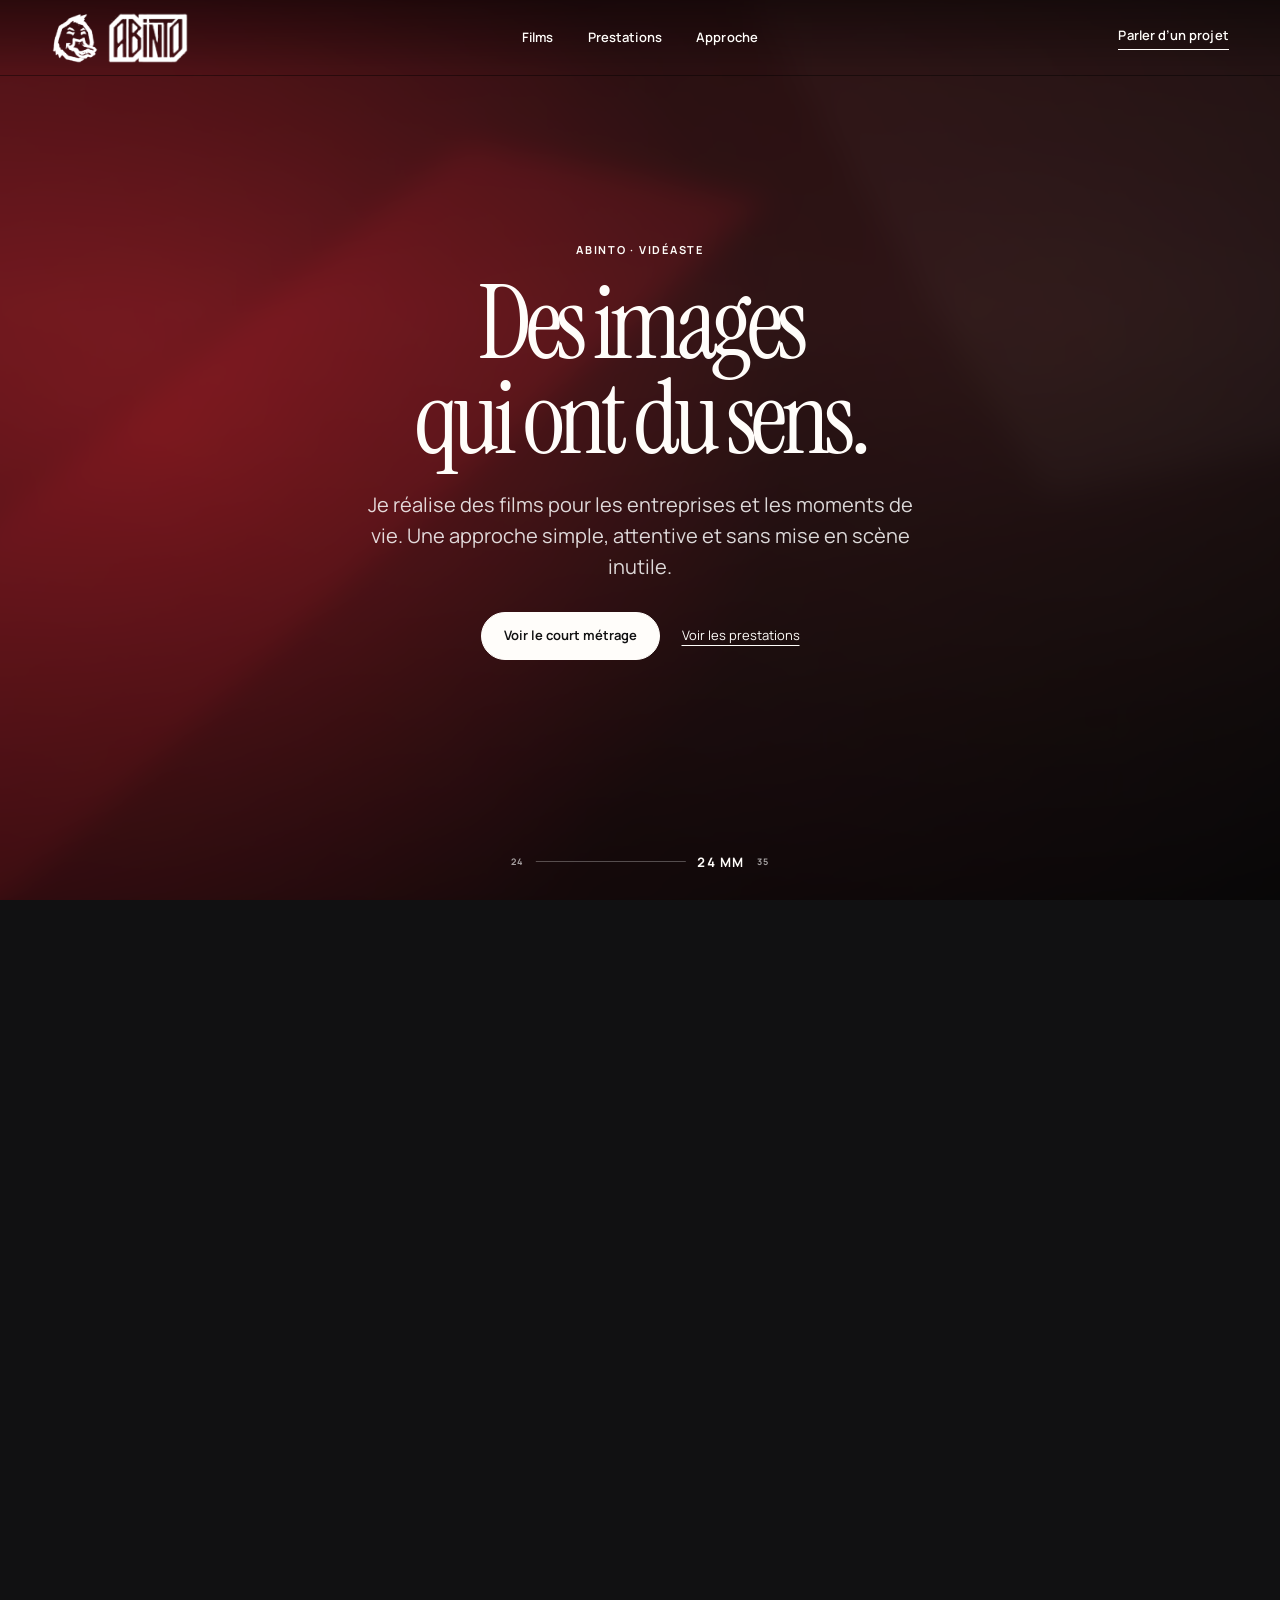
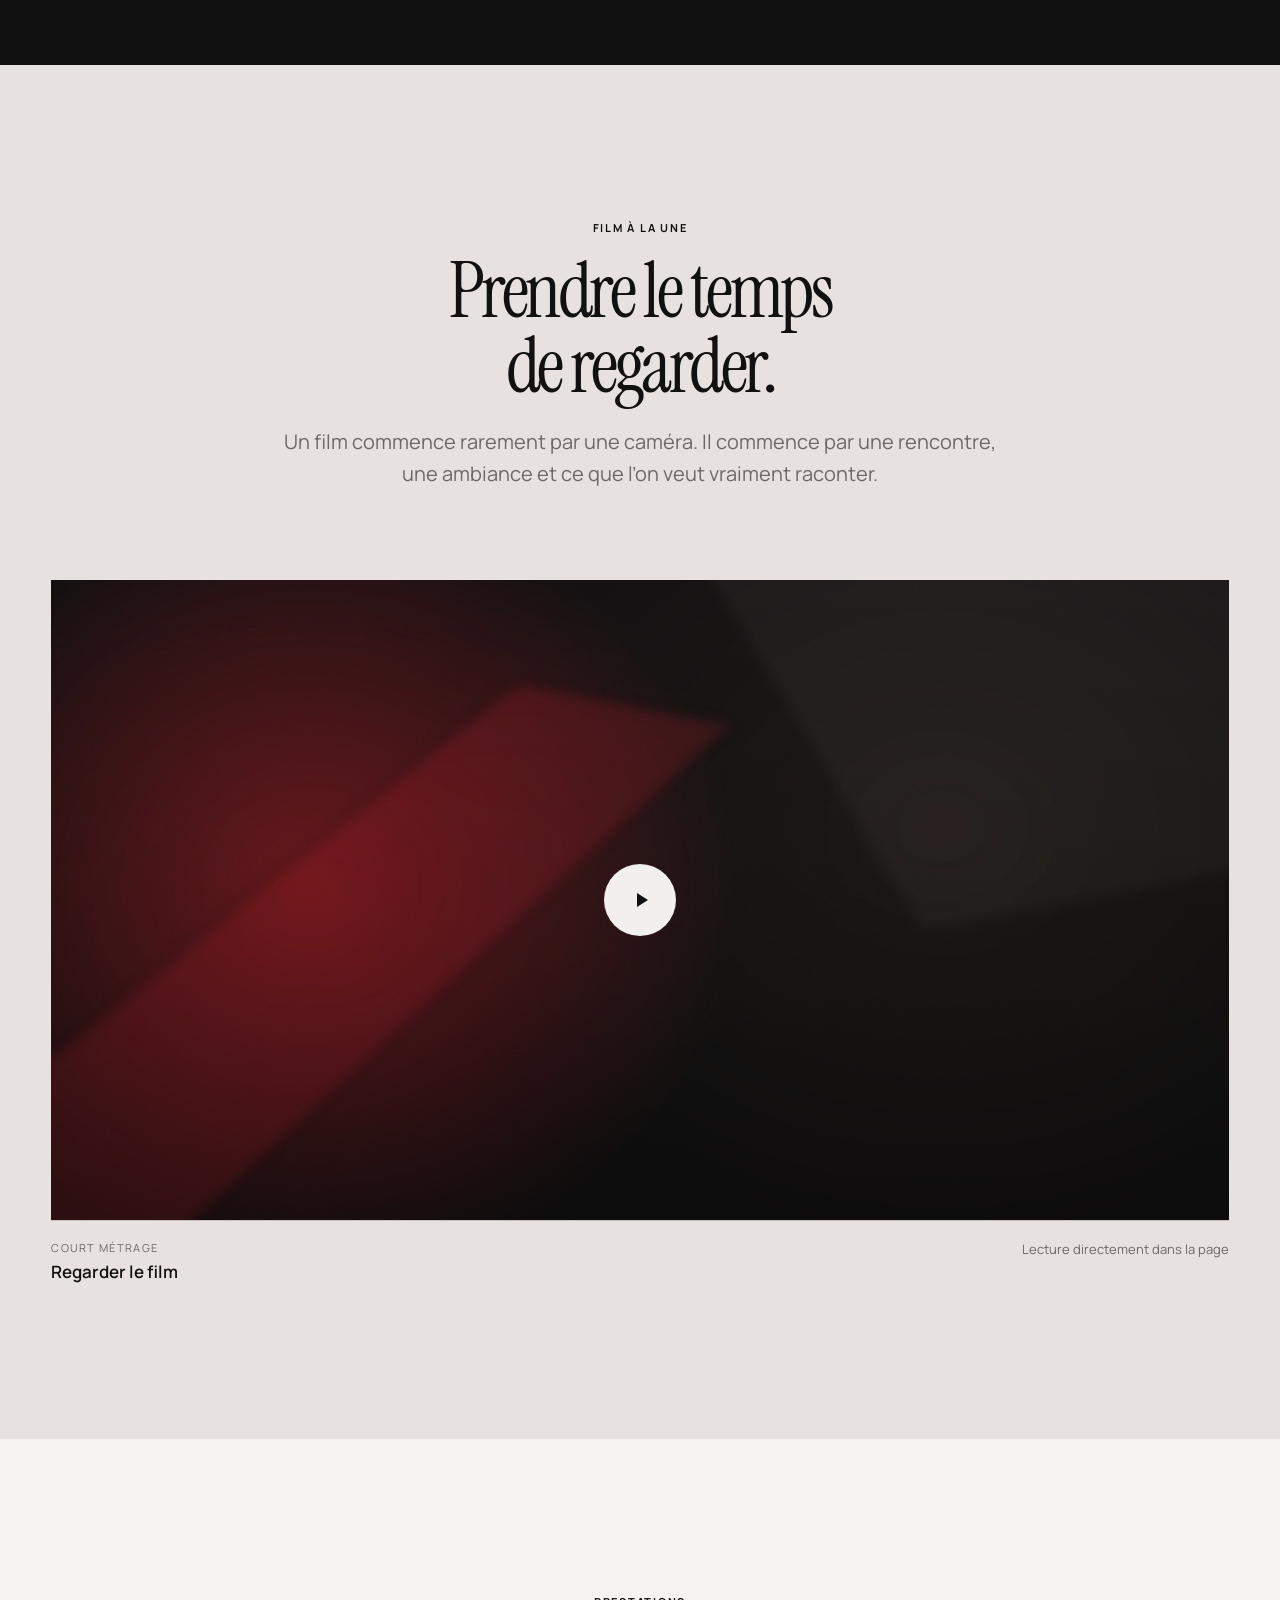
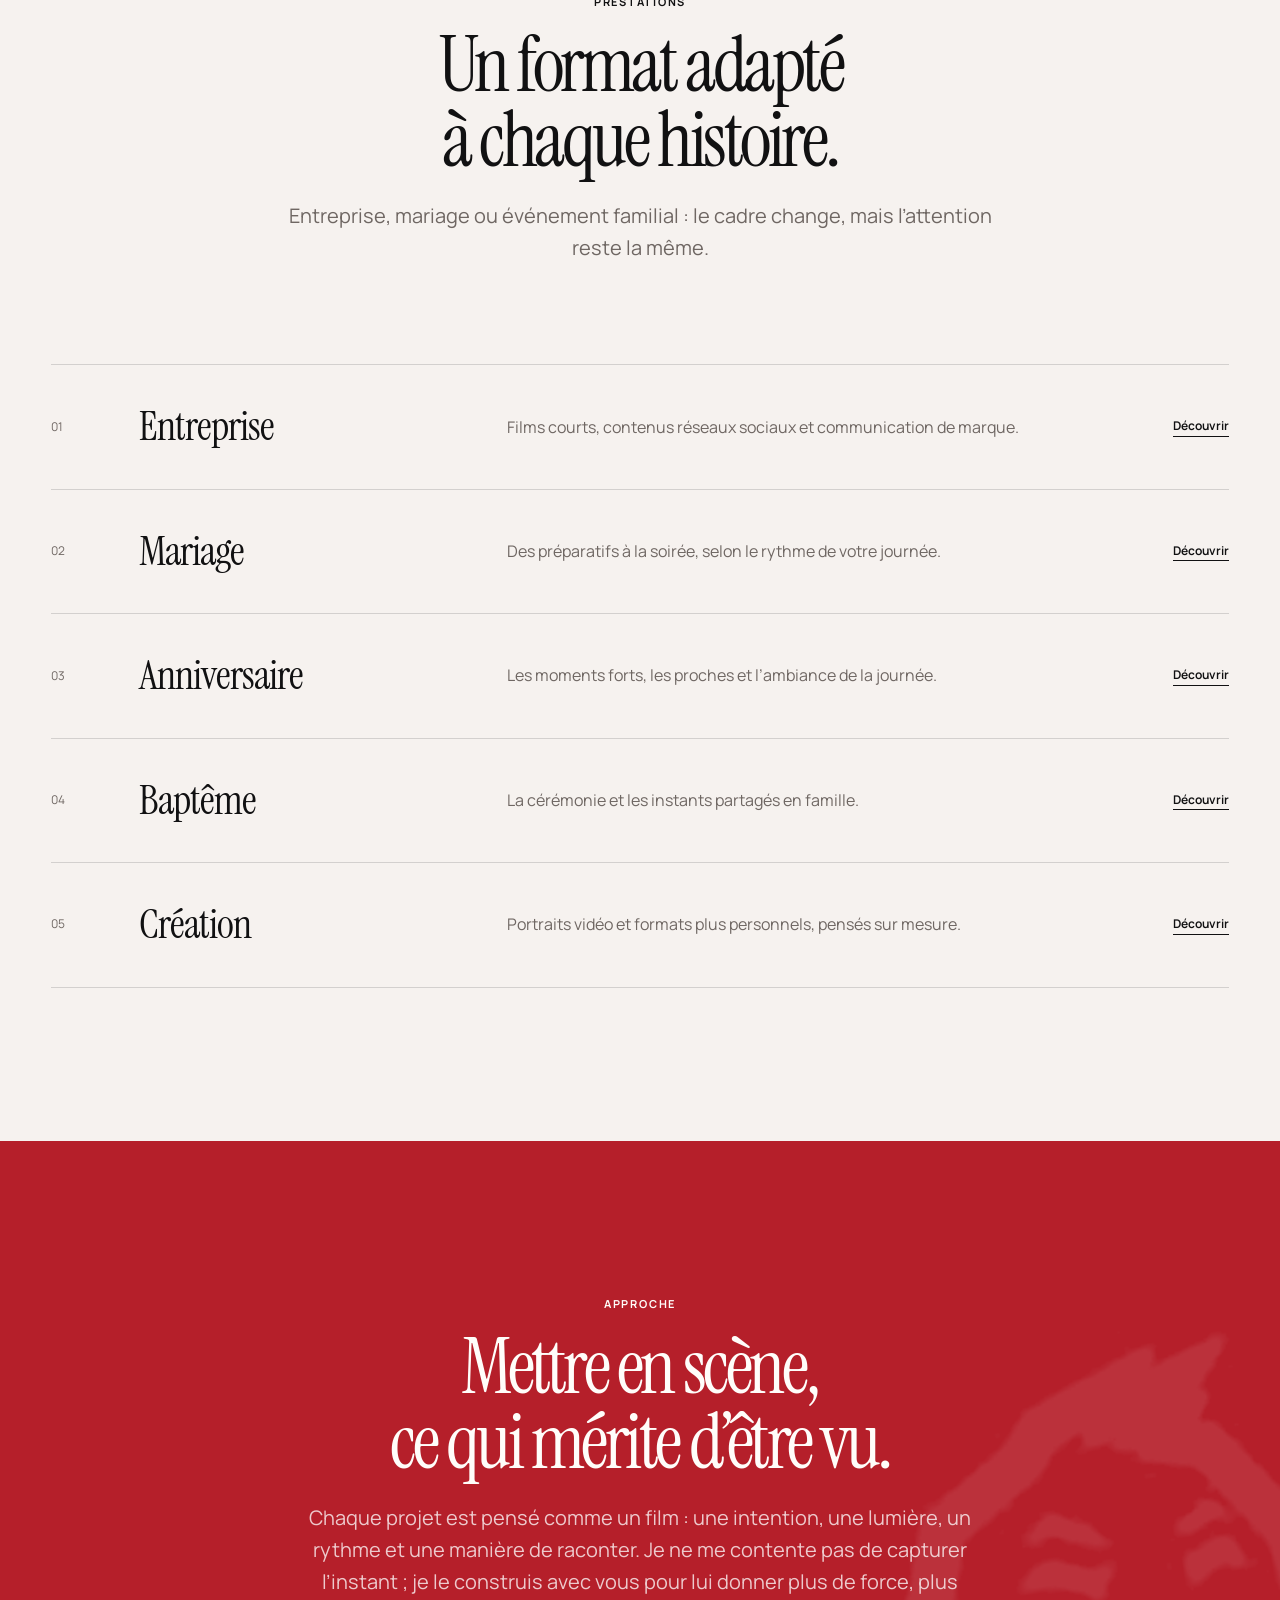
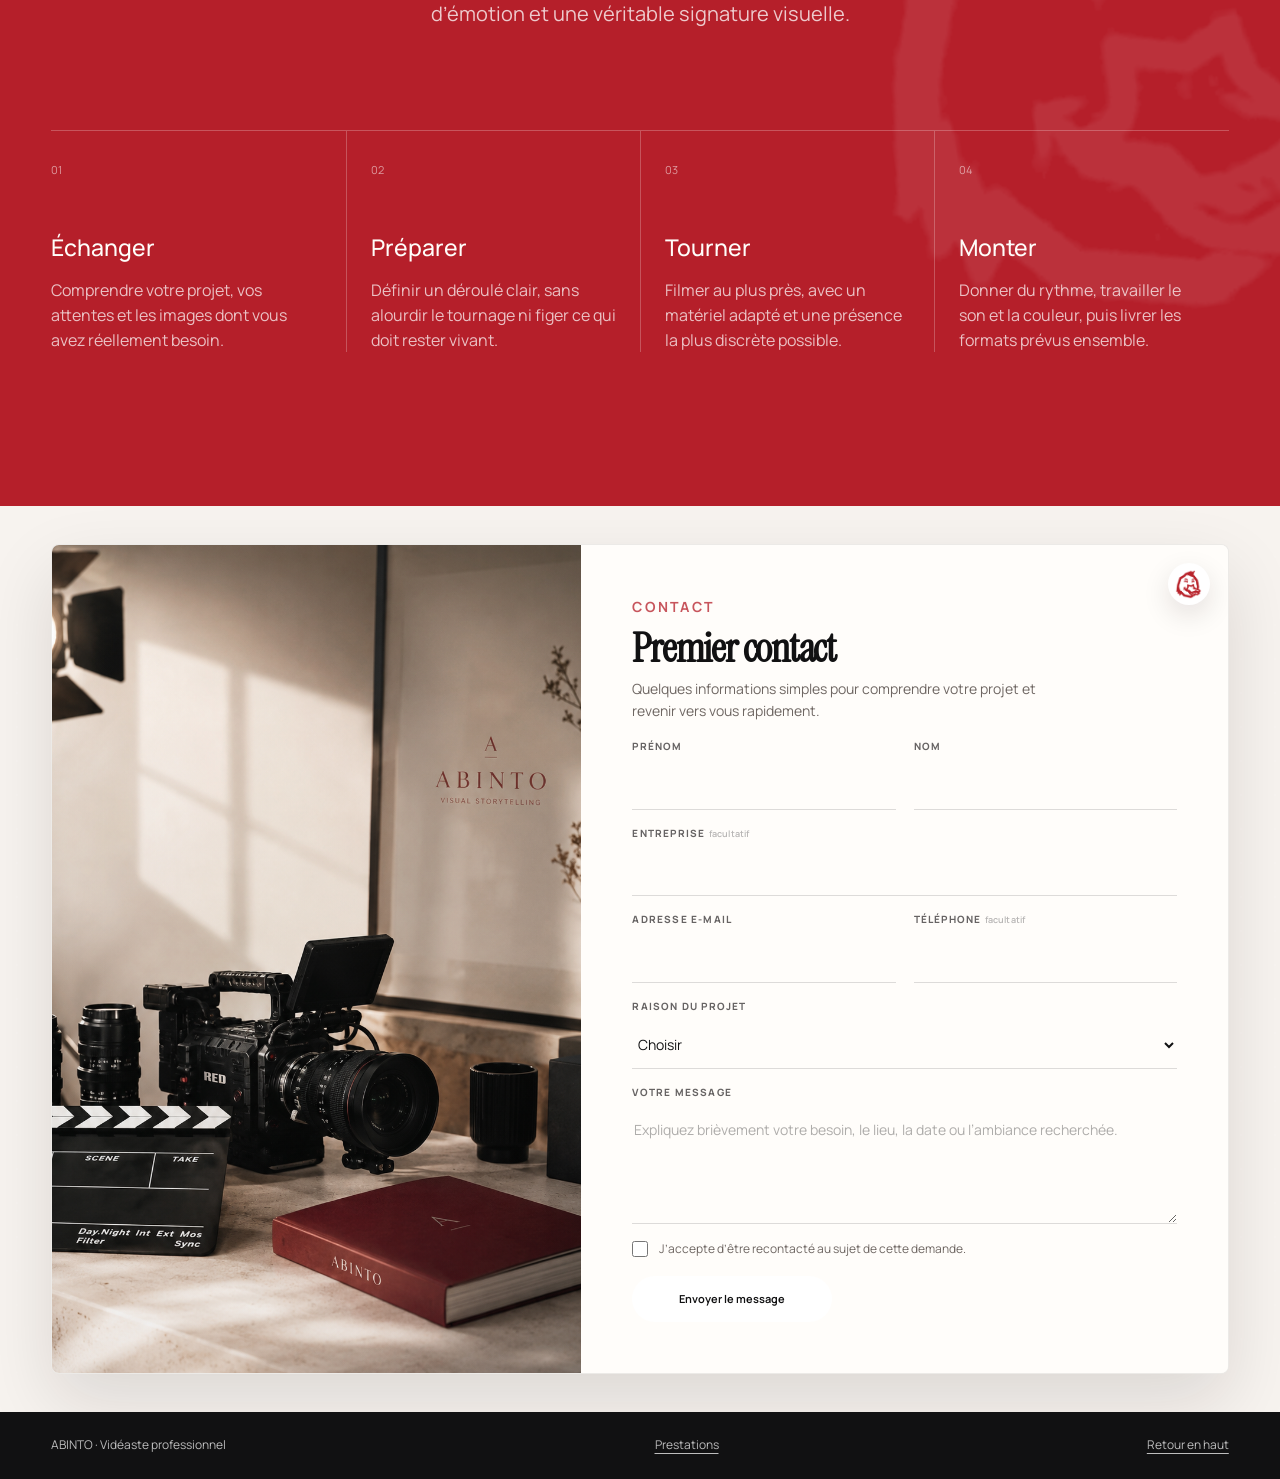
==== commit c1773092: "Update index.html" ====
--- a/index.html
+++ b/index.html
@@ -82,8 +82,8 @@
 <img alt="" aria-hidden="true" class="fox-mark" src="assets/abinto-fox.png"/>
 <div class="container centered-intro centered-intro--light reveal">
 <p class="section-label">Approche</p>
-<h2>Être présent,<br/>sans prendre toute la place.</h2>
-<p>Je prépare chaque tournage avec vous, puis je travaille de façon légère et discrète. Le but est de garder des images naturelles, pas de fabriquer des moments.</p>
+<h2>Mettre en scène,<br/>ce qui mérite d’être vu.</h2>
+<p>Chaque projet est pensé comme un film : une intention, une lumière, un rythme et une manière de raconter. Je ne me contente pas de capturer l’instant ; je le construis avec vous pour lui donner plus de force, plus d’émotion et une véritable signature visuelle.</p>
 </div>
 <div class="container steps">
 <article class="step reveal"><span>01</span><h3>Échanger</h3><p>Comprendre votre projet, vos attentes et les images dont vous avez réellement besoin.</p></article>
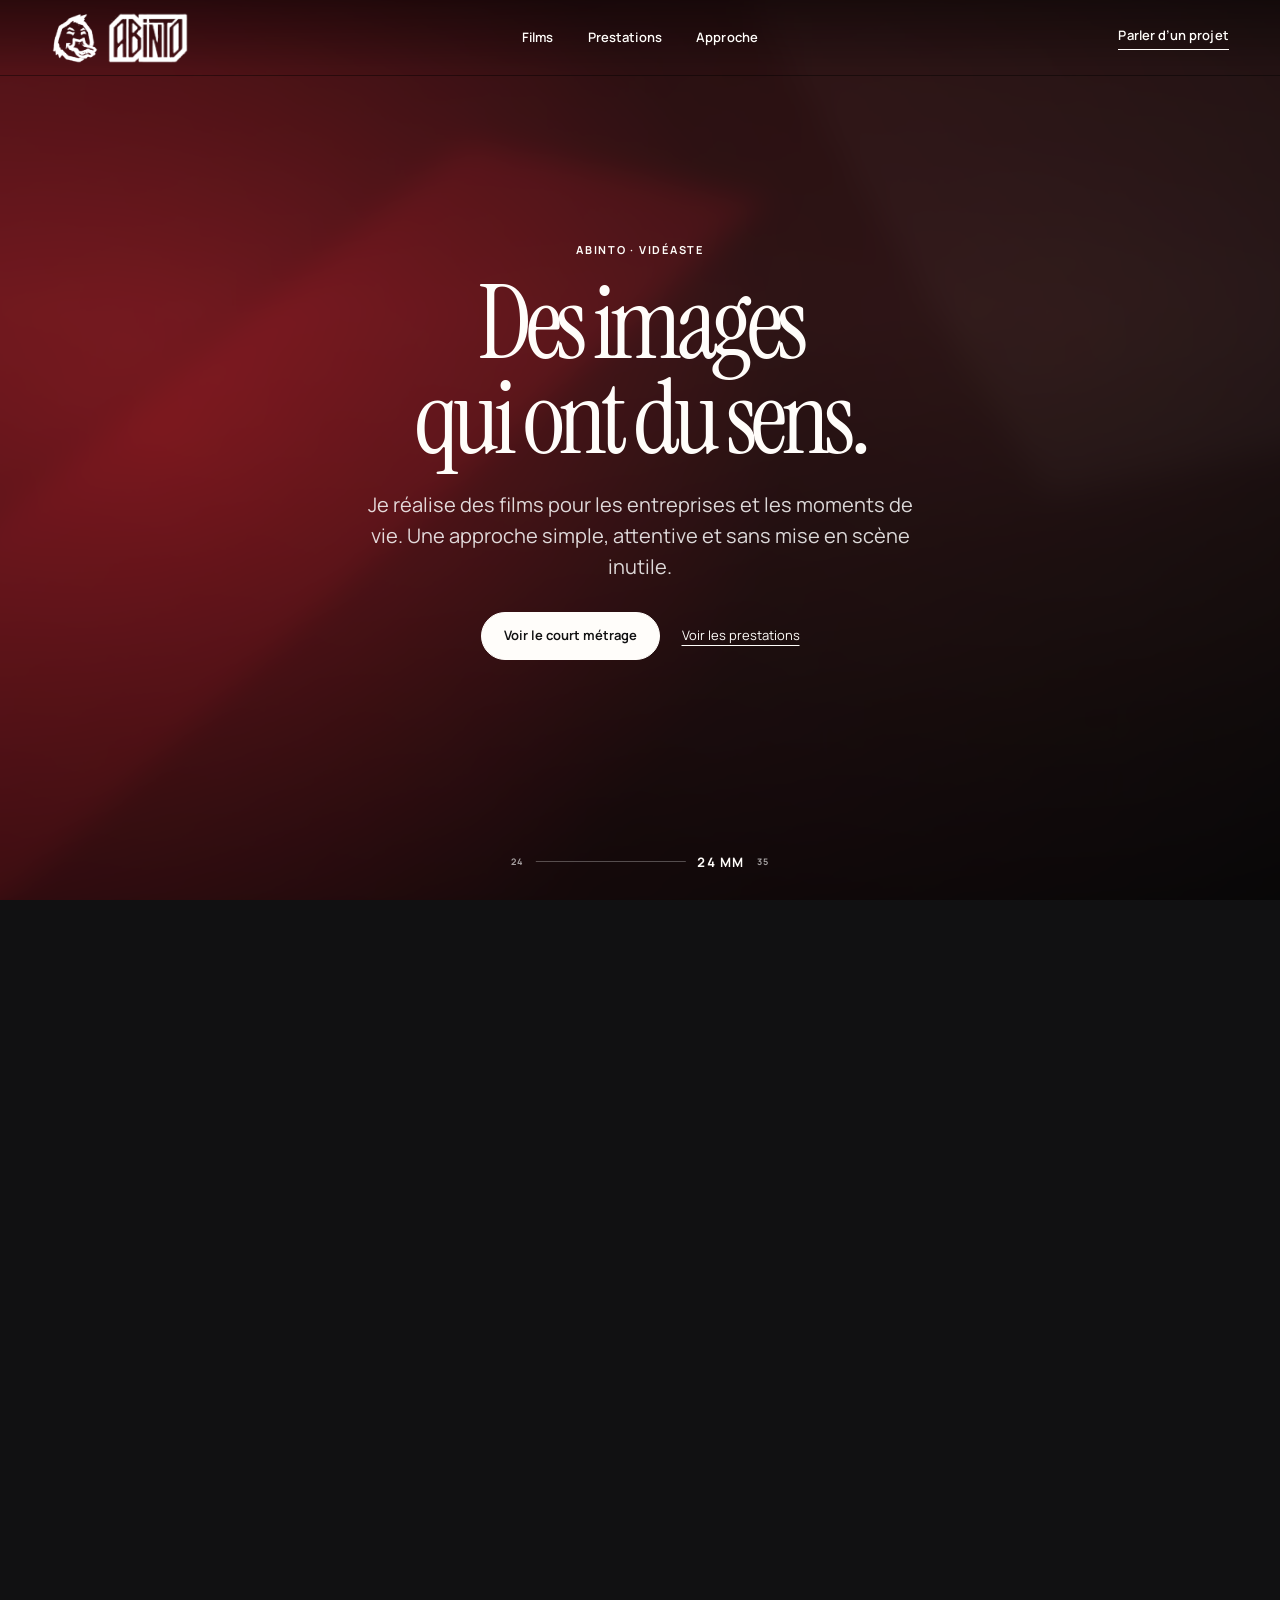
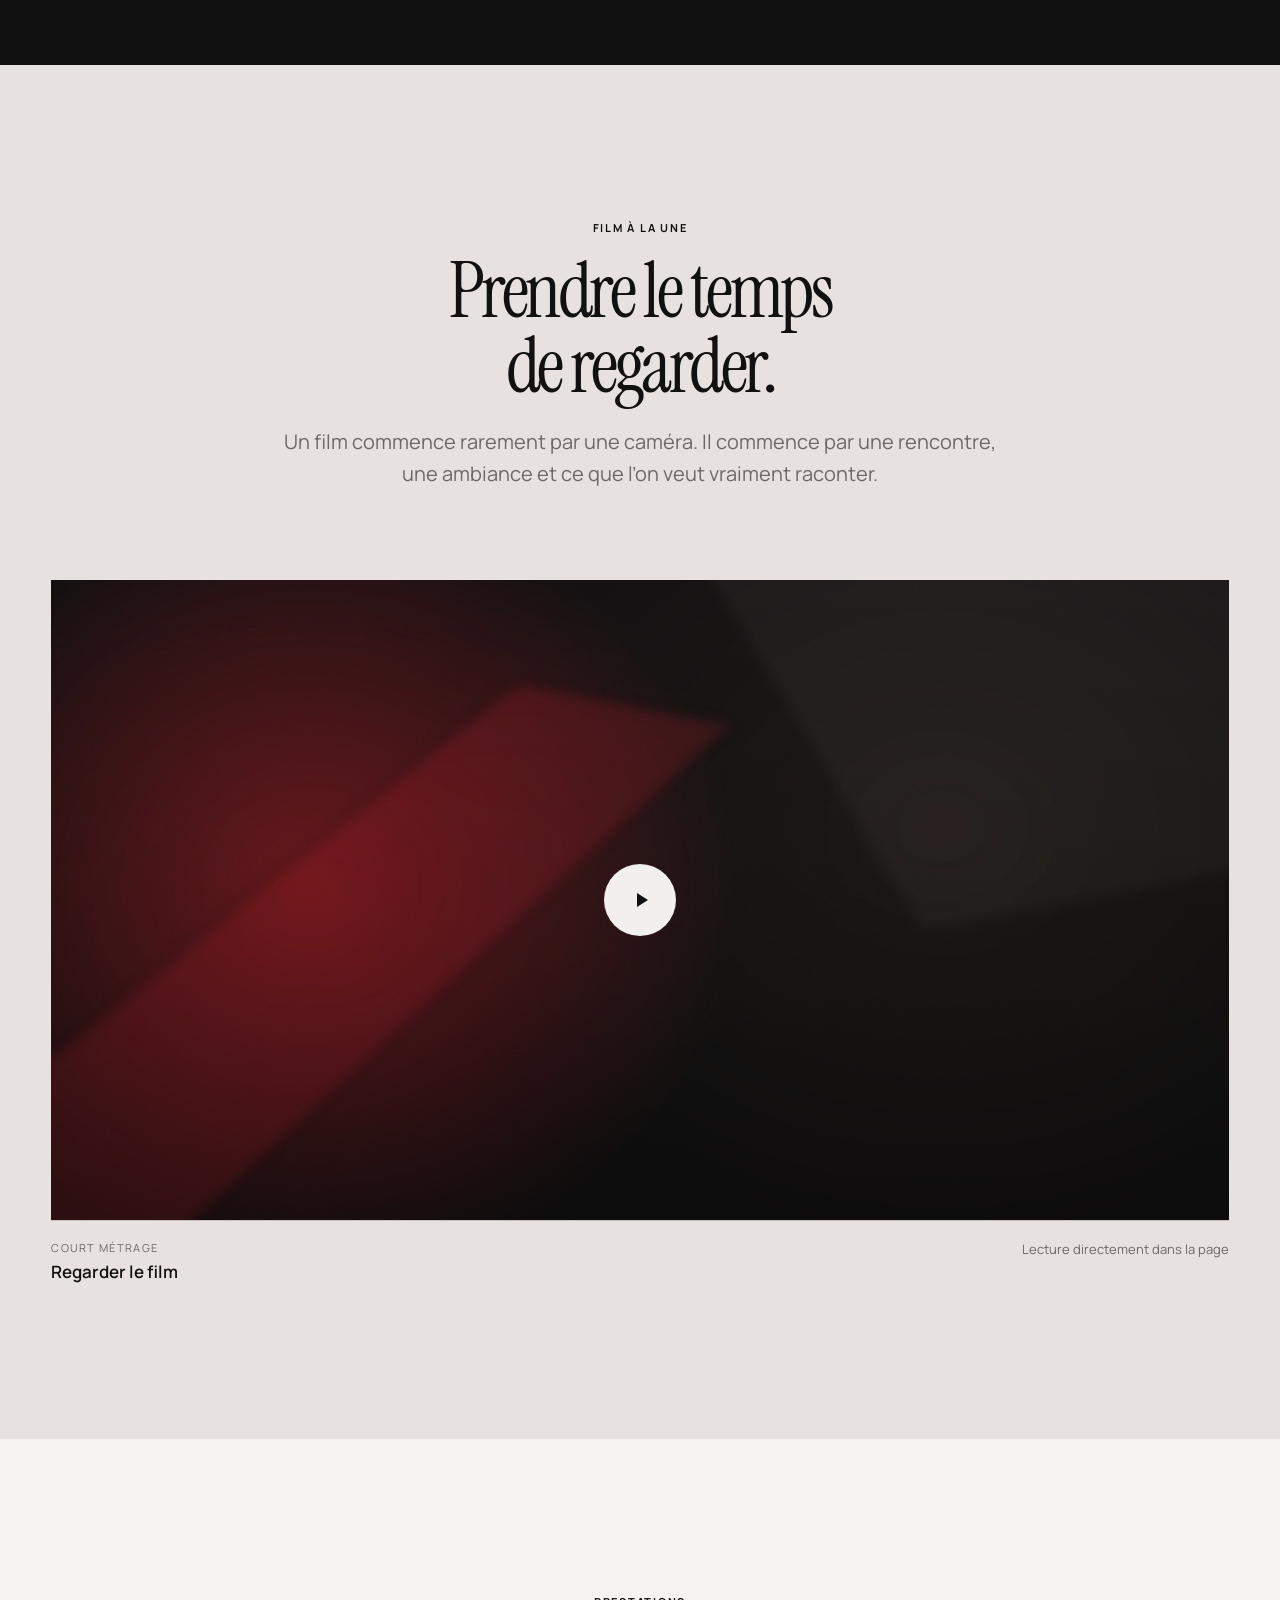
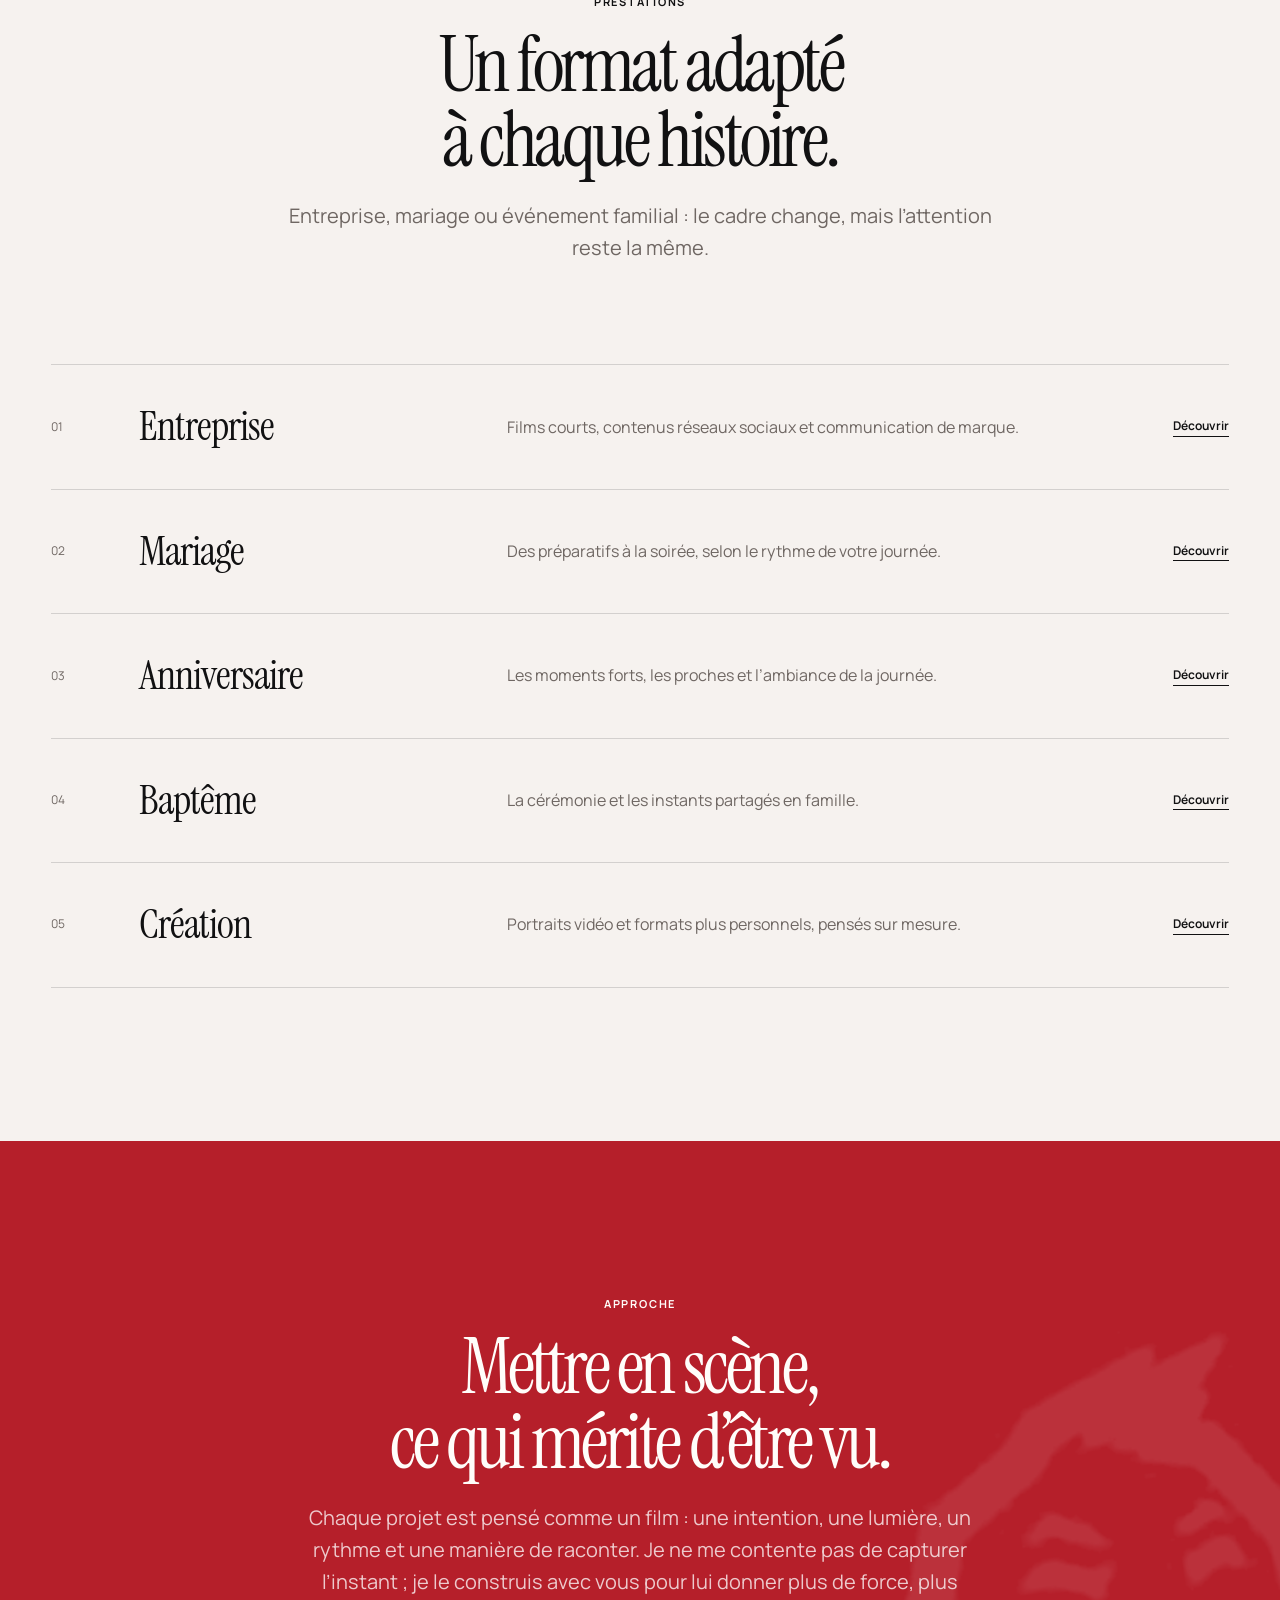
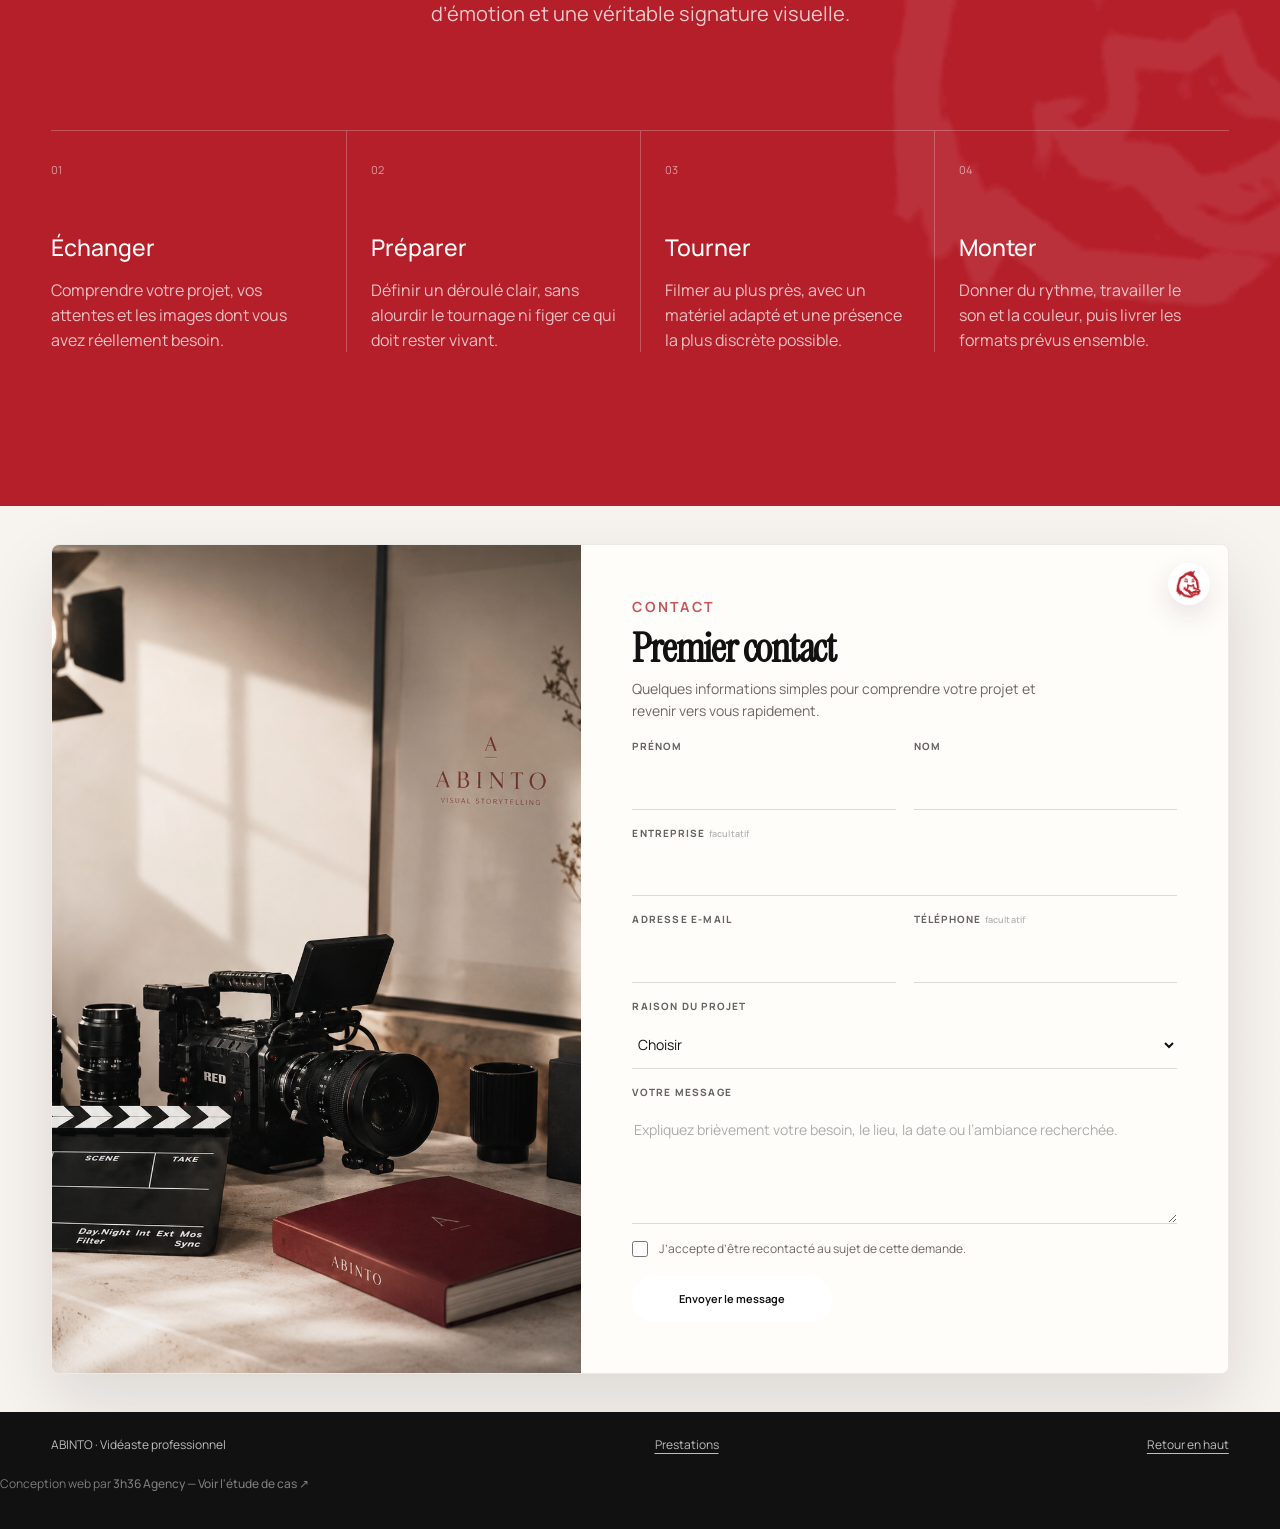
==== commit 65ee5185: "Add 3h36 Agency credit to footer" ====
--- a/index.html
+++ b/index.html
@@ -171,6 +171,17 @@
 <a href="prestations.html">Prestations</a>
 <a href="#accueil">Retour en haut</a>
 </div>
+<p class="agency-credit">
+  Conception web par
+  <a
+    href="https://www.3h36agency.fr?utm_source=abinto&utm_medium=referral&utm_campaign=footer_credit"
+    target="_blank"
+    rel="noopener"
+    aria-label="Voir l'étude de cas Abinto réalisée par 3h36 Agency"
+  >
+    3h36 Agency — Voir l'étude de cas ↗
+  </a>
+</p>
 </footer>
 <script src="script.js"></script>
 </body>
--- a/styles.css
+++ b/styles.css
@@ -364,6 +364,30 @@
 .site-footer { padding: 24px 0; color: rgba(255,255,255,.72); background: var(--ink); }
 .footer-inner { display: flex; justify-content: space-between; gap: 24px; font-size: 12px; }
 .footer-inner a { text-underline-offset: 4px; }
+
+.agency-credit {
+  margin-top: 1.25rem;
+  font-size: 0.75rem;
+  line-height: 1.5;
+  opacity: 0.62;
+}
+
+.agency-credit a {
+  color: inherit;
+  font-weight: 500;
+  text-decoration: none;
+  transition: opacity 180ms ease;
+}
+
+.agency-credit:hover {
+  opacity: 1;
+}
+
+.agency-credit a:hover,
+.agency-credit a:focus-visible {
+  text-decoration: underline;
+  text-underline-offset: 3px;
+}
 
 .video-dialog {
   width: min(1120px, calc(100% - 32px));
@@ -3177,3 +3201,243 @@
     font-size: 38px;
   }
 }
+
+/* --- Correctif mobile : formules empilées verticalement --- */
+@media (max-width: 760px) {
+  .services-v12,
+  .services-v12 body {
+    height: auto;
+    min-height: 100%;
+    overflow-x: hidden;
+    overflow-y: auto;
+  }
+
+  .services-v12 main {
+    height: auto;
+    min-height: 100svh;
+  }
+
+  .services-v12 .services-slider--editorial,
+  .services-v12 .services-slider-viewport {
+    height: auto !important;
+    min-height: calc(100svh - var(--header-height) - 68px);
+    overflow-x: hidden;
+    overflow-y: visible;
+  }
+
+  .services-v12 .services-slider-track {
+    height: auto;
+    align-items: flex-start;
+  }
+
+  .services-v12 .service-slide,
+  .services-v12 .service-chapter {
+    height: auto;
+    min-height: calc(100svh - var(--header-height) - 68px);
+    overflow: visible;
+    padding: 14px 0 42px;
+  }
+
+  .services-v12 .chapter-layout,
+  .services-v13 .chapter-layout {
+    width: calc(100% - 28px);
+    height: auto;
+    min-height: 0;
+    display: block;
+    padding: 0 0 36px;
+  }
+
+  .services-v12 .offers-grid,
+  .services-v12 .offers-grid--2,
+  .services-v12 .offers-grid--3,
+  .services-v12 .offers-grid--4 {
+    width: 100%;
+    height: auto;
+    display: flex;
+    flex-direction: column;
+    align-items: stretch;
+    gap: 18px;
+    margin: 0;
+  }
+
+  .services-v12 .offer-card {
+    width: 100%;
+    min-height: 0;
+    height: auto;
+    display: grid;
+    grid-template-columns: 1fr;
+    grid-template-rows: 190px auto;
+    overflow: hidden;
+    border-radius: 18px;
+  }
+
+  .services-v12 .offer-card:hover {
+    transform: none;
+  }
+
+  .services-v12 .offer-card::before {
+    inset: -8px -8px auto -8px;
+    width: auto;
+    height: 206px;
+    background-position: var(--poster-position);
+    transform: scale(1.04);
+  }
+
+  .services-v12 .offer-card::after {
+    inset: 0 0 auto 0;
+    width: auto;
+    height: 190px;
+    background:
+      linear-gradient(90deg, rgba(0,0,0,.18), rgba(0,0,0,.04)),
+      linear-gradient(180deg, rgba(0,0,0,.08), rgba(0,0,0,.72));
+  }
+
+  .services-v12 .offer-visual {
+    min-height: 190px;
+    height: 190px;
+    padding: 16px 18px;
+  }
+
+  .services-v12 .offer-visual h3,
+  .services-v12 .offers-grid--4 .offer-visual h3 {
+    max-width: 92%;
+    font-size: clamp(34px, 10vw, 48px);
+    line-height: .88;
+  }
+
+  .services-v12 .offer-panel {
+    height: auto;
+    min-height: 0;
+    display: grid;
+    grid-template-columns: 1fr;
+    grid-template-areas:
+      "price"
+      "copy"
+      "facts"
+      "list"
+      "cta";
+    gap: 16px;
+    padding: 20px 18px 18px;
+  }
+
+  .services-v12 .offer-price {
+    grid-area: price;
+    height: auto;
+    padding: 0 0 16px;
+    border-right: 0;
+    border-bottom: 1px solid rgba(17,17,18,.1);
+  }
+
+  .services-v12 .offer-price strong,
+  .services-v12 .offers-grid--4 .offer-price strong {
+    font-size: 31px;
+  }
+
+  .services-v12 .offer-price > span {
+    margin-top: 3px;
+    font-size: 9px;
+  }
+
+  .services-v12 .offer-panel > p {
+    grid-area: copy;
+    height: auto;
+    padding: 0;
+    border-right: 0;
+    color: #625a56;
+    font-size: 14px;
+    line-height: 1.55;
+  }
+
+  .services-v12 .offer-facts {
+    grid-area: facts;
+    grid-template-columns: repeat(2, minmax(0,1fr));
+    gap: 9px;
+  }
+
+  .services-v12 .offer-facts > div {
+    padding: 12px;
+    border-radius: 10px;
+  }
+
+  .services-v12 .offer-facts dt {
+    font-size: 8px;
+  }
+
+  .services-v12 .offer-facts dd {
+    font-size: 12px;
+  }
+
+  .services-v12 .offer-list {
+    grid-area: list;
+    display: grid;
+    grid-template-columns: 1fr;
+    gap: 0;
+  }
+
+  .services-v12 .offer-list li,
+  .services-v12 .offer-list li:nth-child(n+3) {
+    display: block;
+    padding: 9px 0 9px 14px;
+    font-size: 12px;
+    line-height: 1.4;
+  }
+
+  .services-v12 .offer-list li::before {
+    top: 15px;
+  }
+
+  .services-v12 .offer-cta {
+    grid-area: cta;
+    width: 100%;
+    min-height: 50px;
+    display: flex;
+    justify-content: space-between;
+    justify-self: stretch;
+    padding-top: 14px;
+    border-top: 1px solid rgba(17,17,18,.1);
+    font-size: 12px;
+  }
+
+  .services-v12 .offer-cta span {
+    width: 34px;
+    height: 34px;
+  }
+}
+
+/* --- Mobile fix 2 : flèches toujours centrées à gauche et à droite de l'écran --- */
+.services-v13 .chapter-arrow--side {
+  position: fixed;
+  top: 50dvh;
+  z-index: 40;
+  transform: translateY(-50%);
+}
+.services-v13 .chapter-arrow--side.chapter-arrow--prev {
+  left: max(8px, env(safe-area-inset-left));
+}
+.services-v13 .chapter-arrow--side.chapter-arrow--next {
+  right: max(8px, env(safe-area-inset-right));
+}
+.services-v13 .chapter-arrow--side:hover,
+.services-v13 .chapter-arrow--side:focus-visible {
+  transform: translateY(-50%);
+}
+.services-v13 .chapter-arrow--side.chapter-arrow--prev:hover,
+.services-v13 .chapter-arrow--side.chapter-arrow--prev:focus-visible {
+  transform: translate(-6px, -50%);
+}
+.services-v13 .chapter-arrow--side.chapter-arrow--next:hover,
+.services-v13 .chapter-arrow--side.chapter-arrow--next:focus-visible {
+  transform: translate(6px, -50%);
+}
+
+@media (max-width: 760px) {
+  .services-v13 .chapter-arrow--side {
+    top: 50dvh;
+  }
+  .services-v13 .chapter-arrow--side.chapter-arrow--prev {
+    left: max(4px, env(safe-area-inset-left));
+  }
+  .services-v13 .chapter-arrow--side.chapter-arrow--next {
+    right: max(4px, env(safe-area-inset-right));
+  }
+}
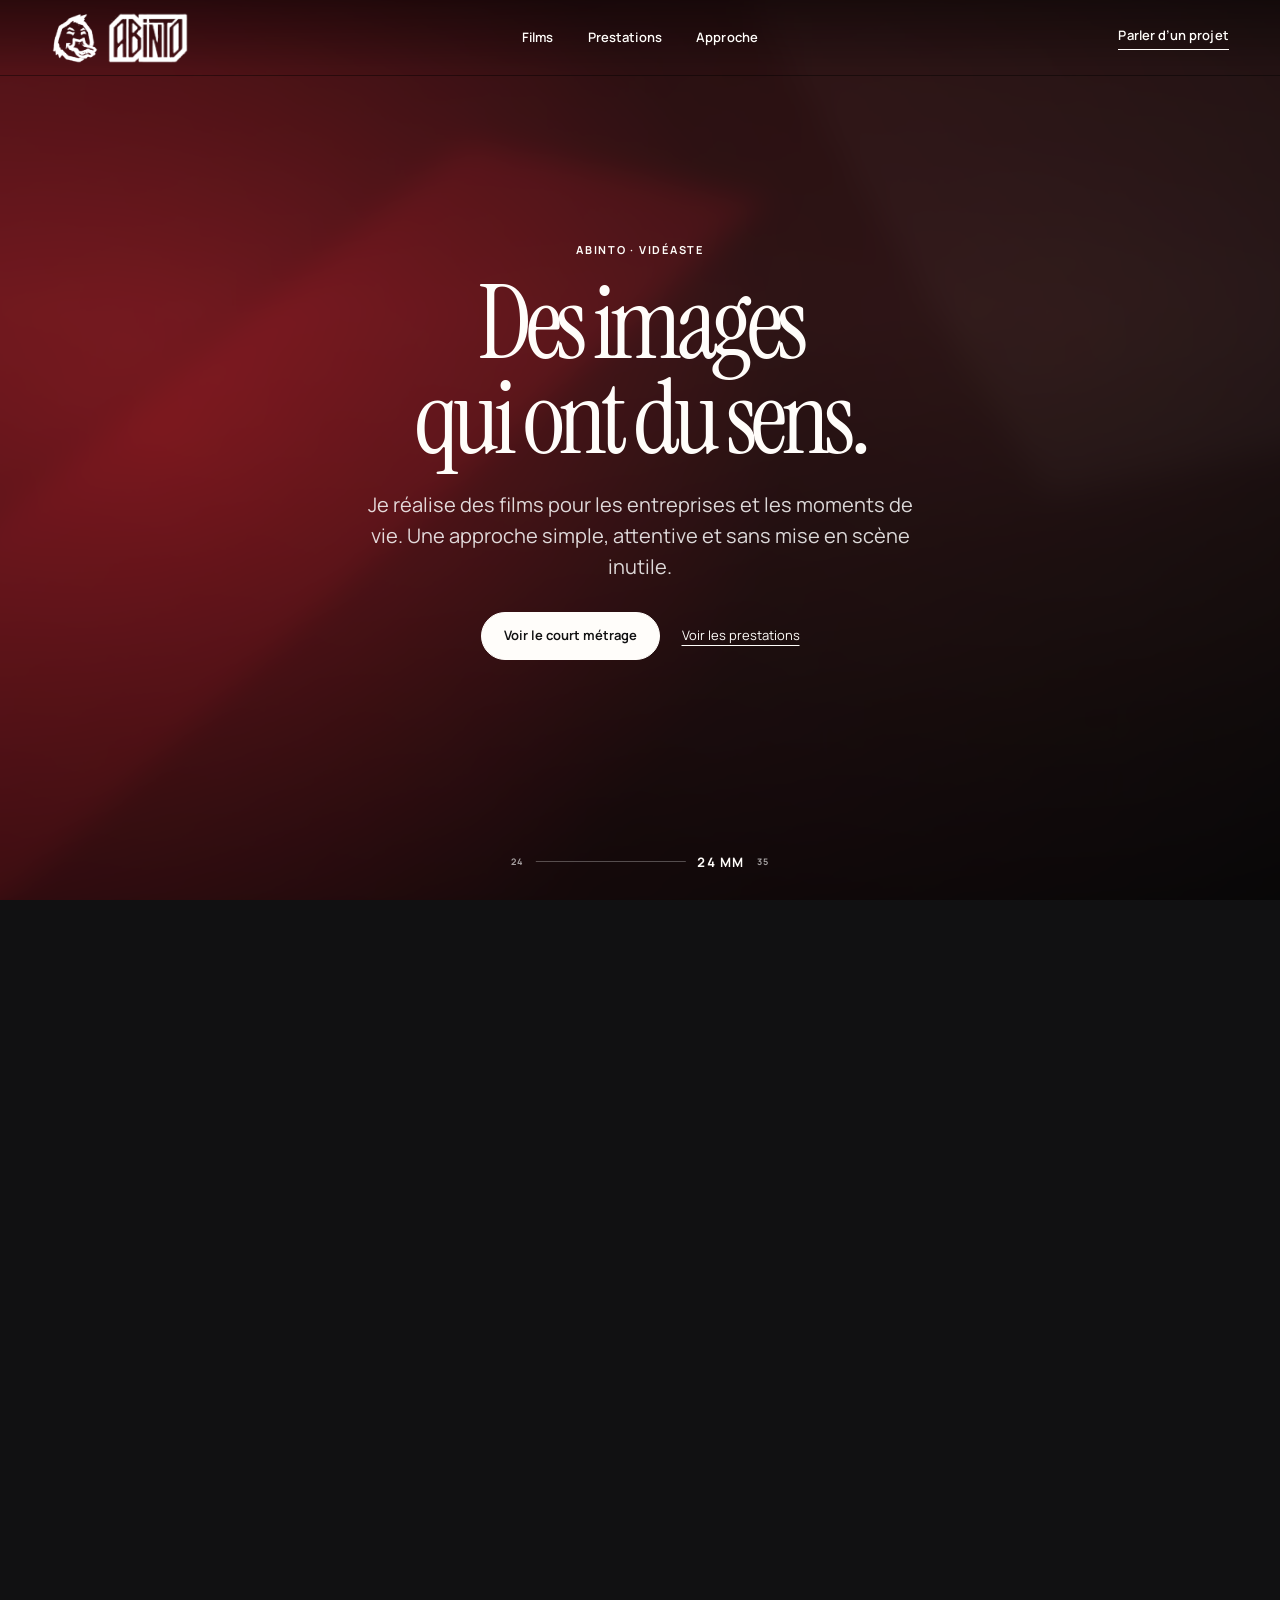
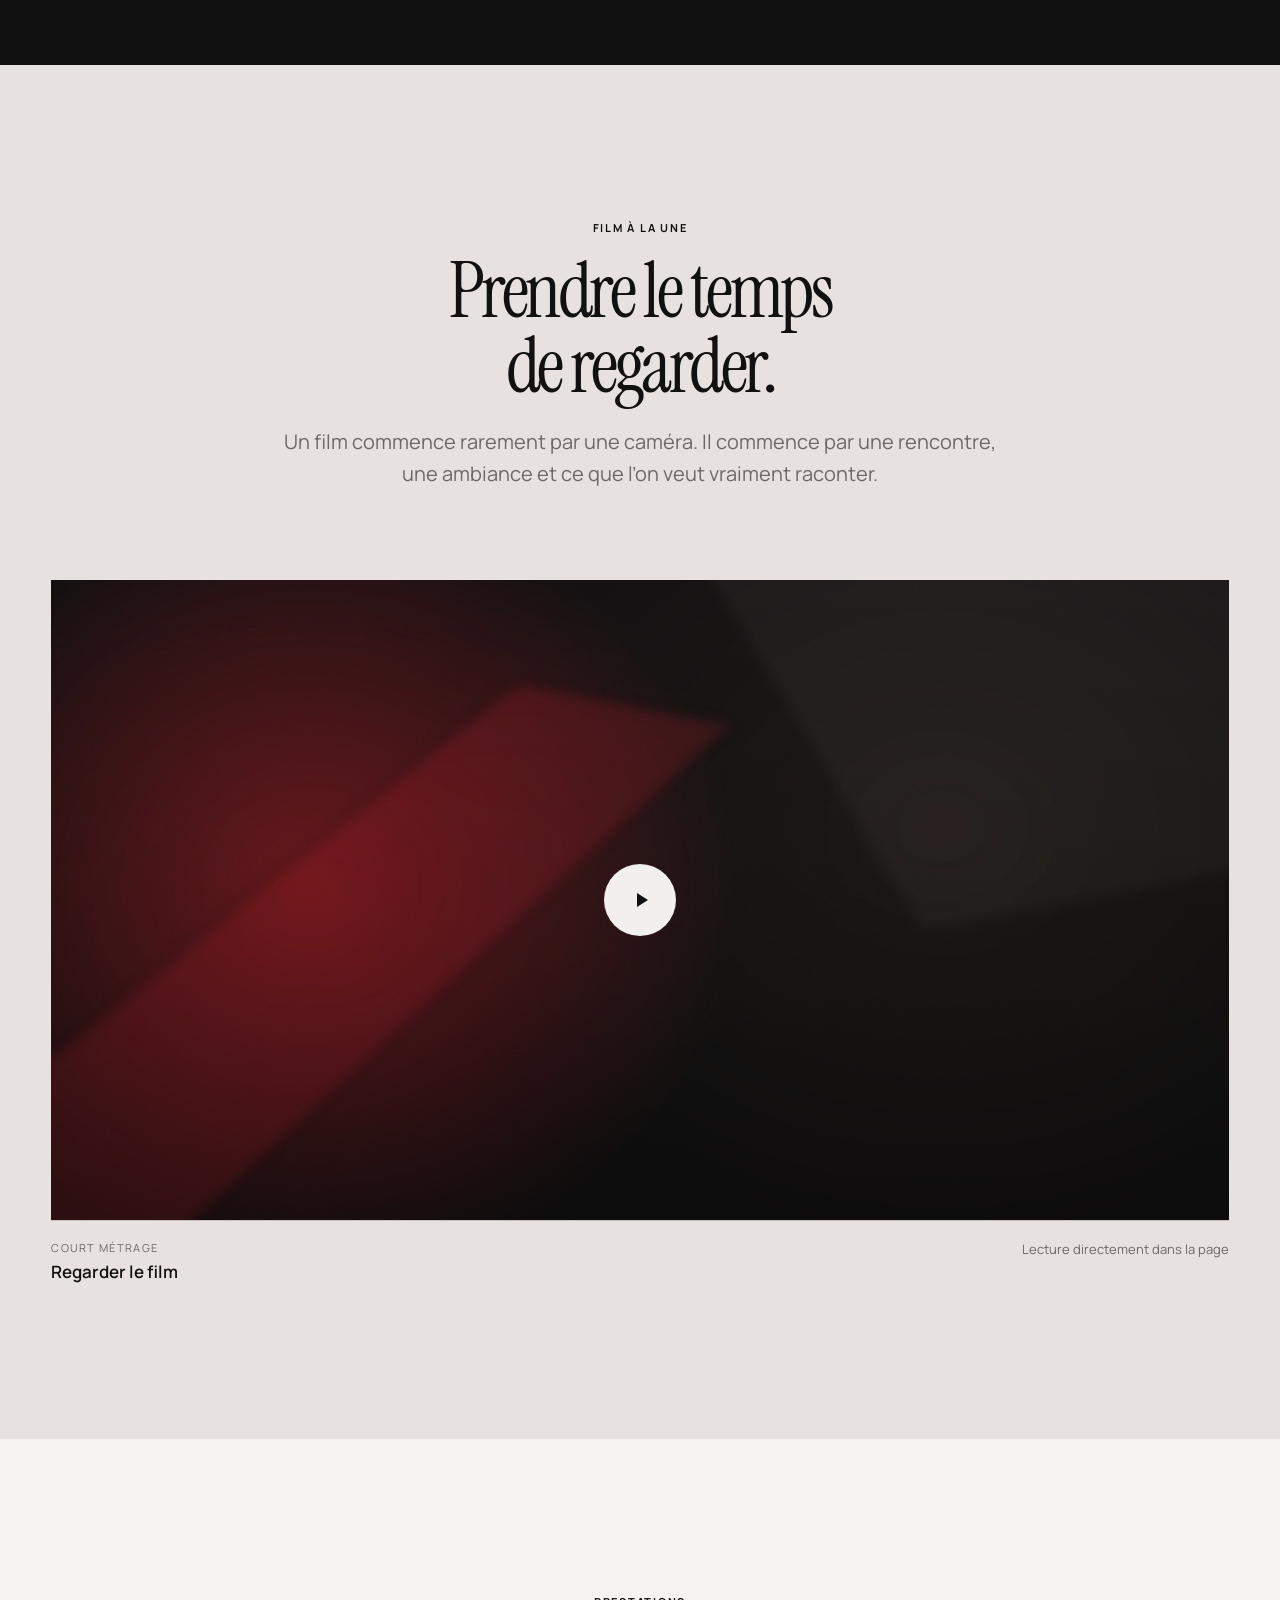
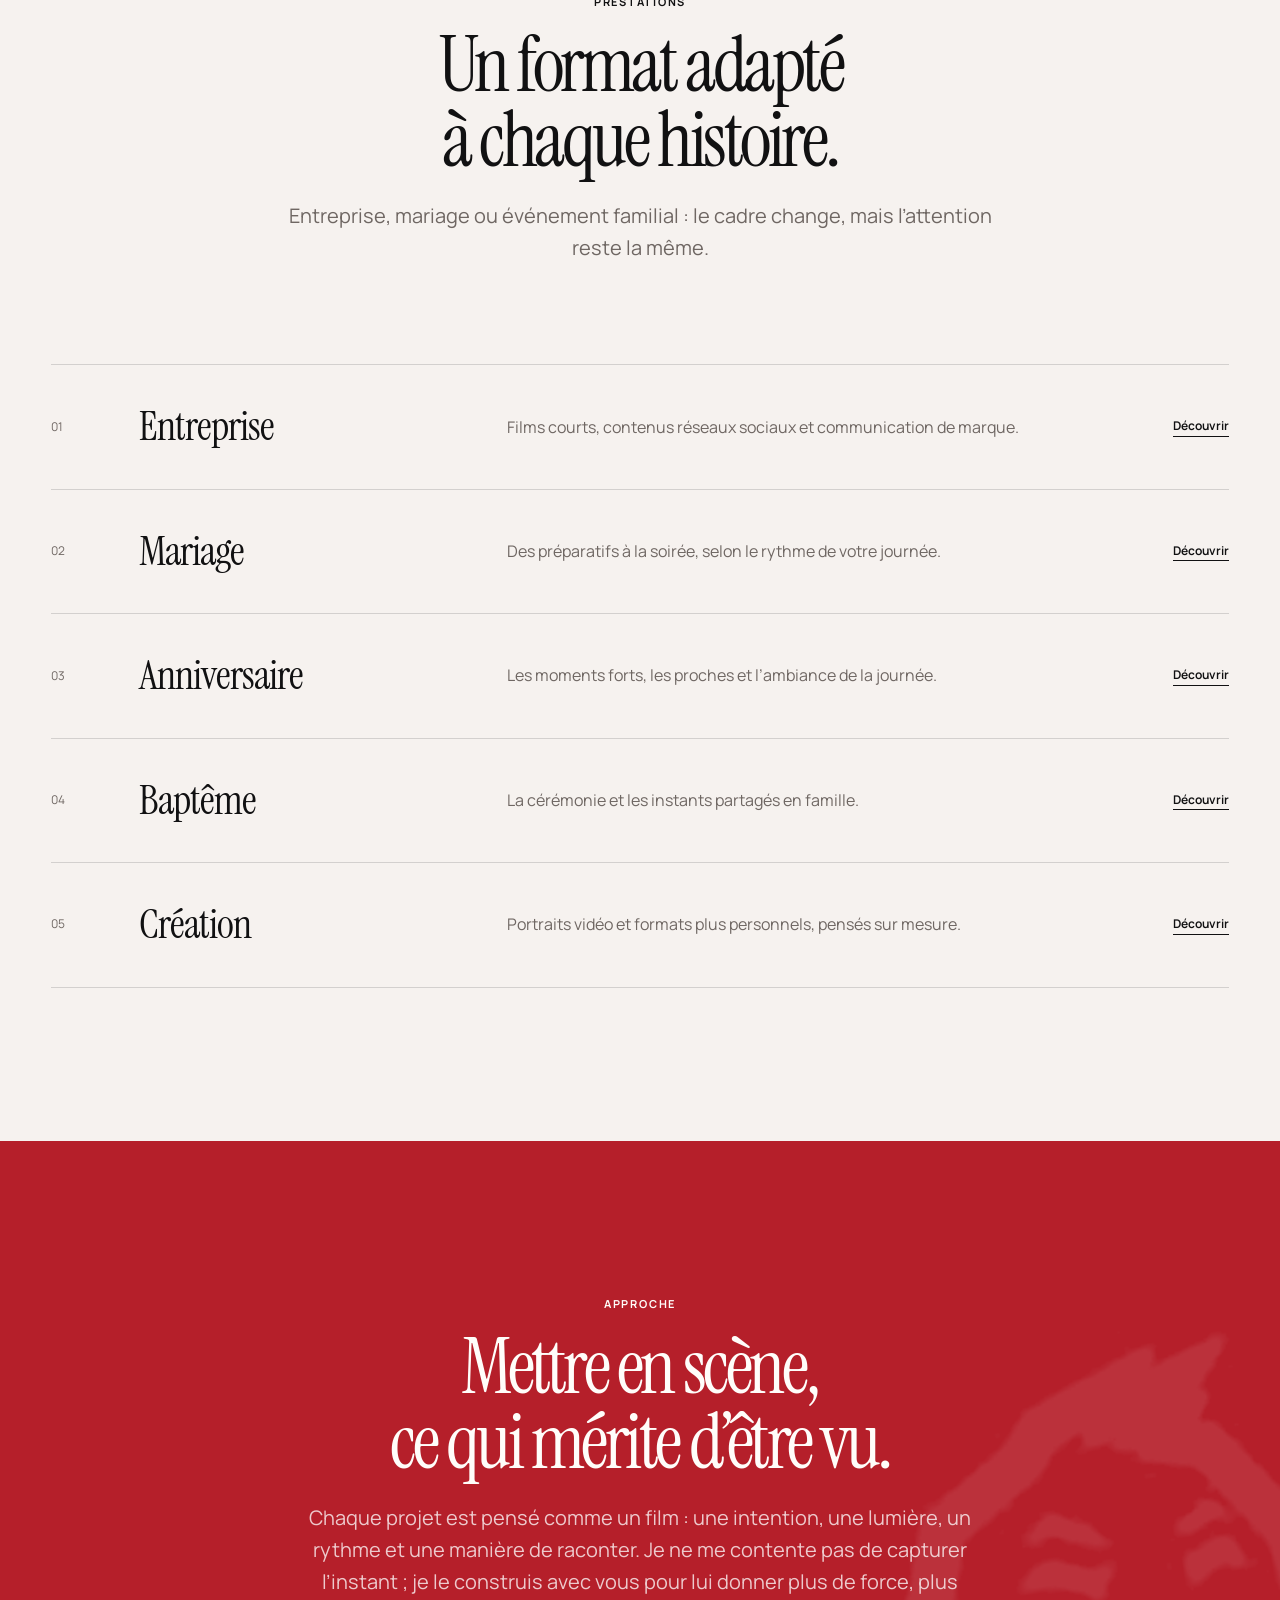
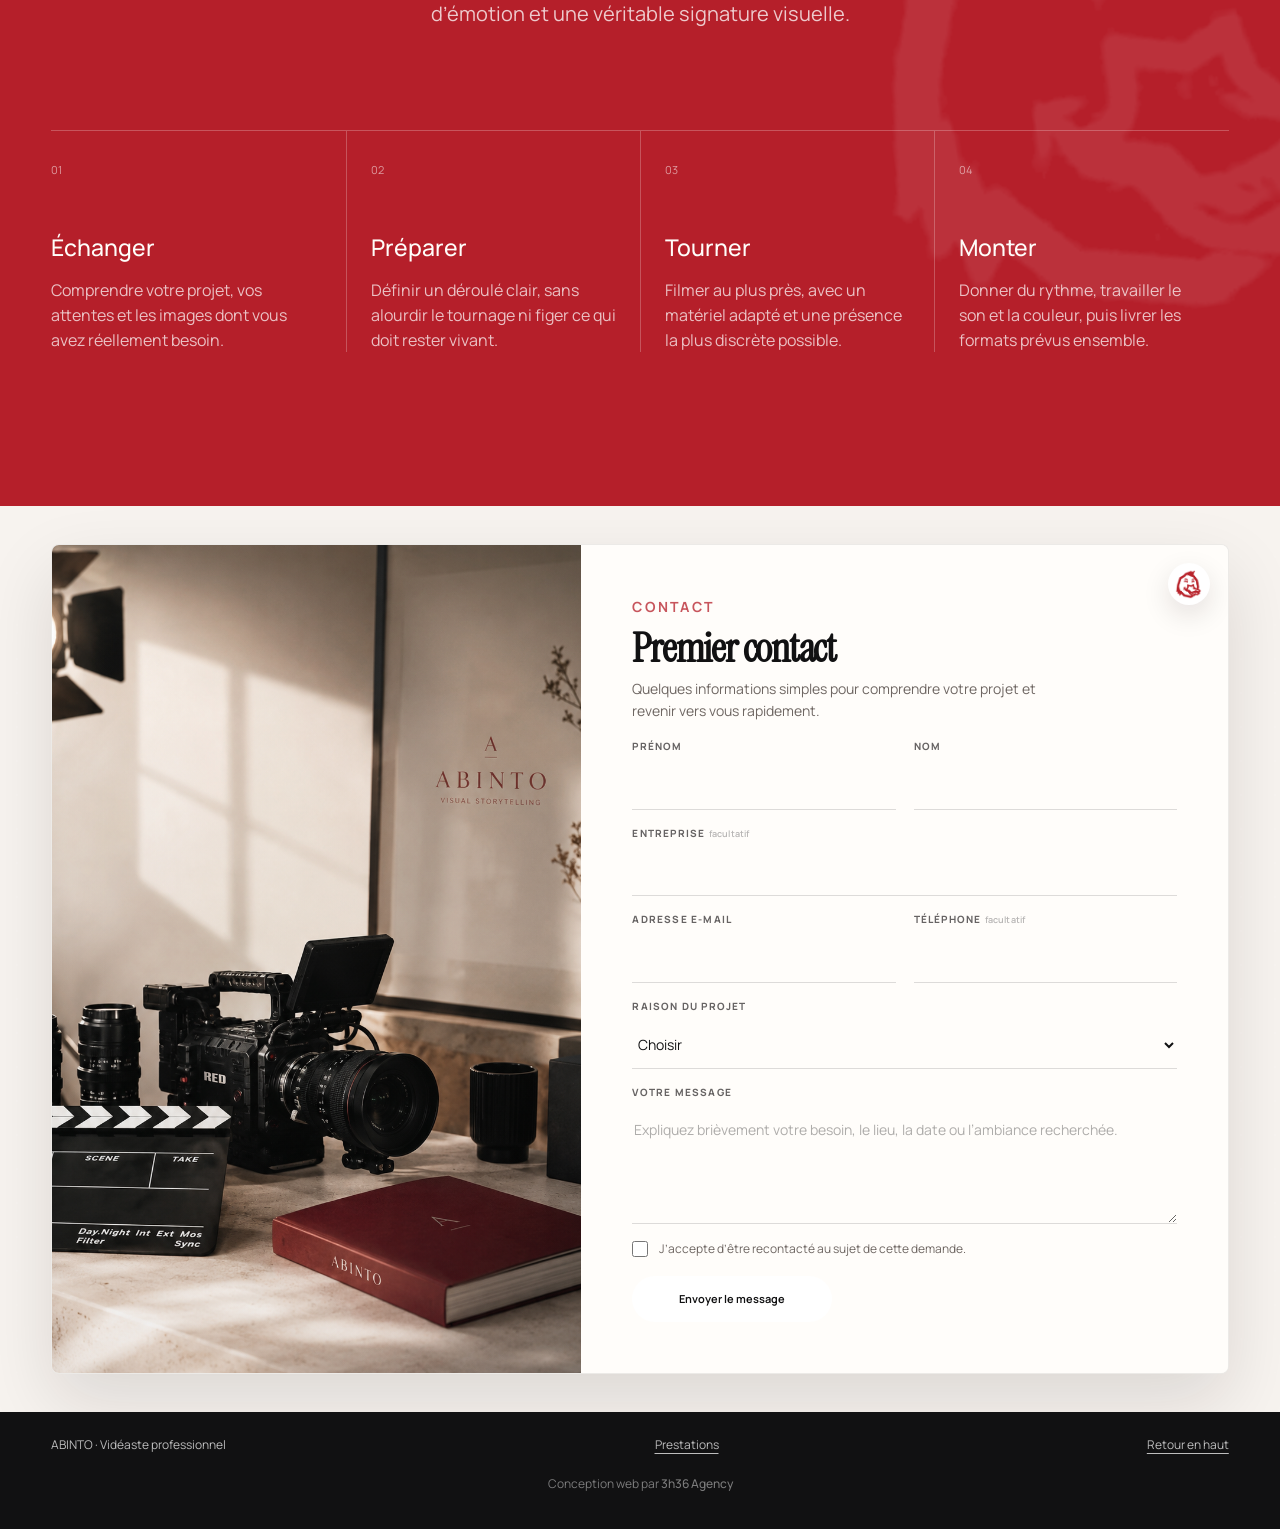
==== commit 51095c14: "Center agency credit and simplify link text" ====
--- a/index.html
+++ b/index.html
@@ -177,9 +177,9 @@
     href="https://www.3h36agency.fr?utm_source=abinto&utm_medium=referral&utm_campaign=footer_credit"
     target="_blank"
     rel="noopener"
-    aria-label="Voir l'étude de cas Abinto réalisée par 3h36 Agency"
+    aria-label="Visiter le site de 3h36 Agency"
   >
-    3h36 Agency — Voir l'étude de cas ↗
+    3h36 Agency
   </a>
 </p>
 </footer>
--- a/styles.css
+++ b/styles.css
@@ -370,6 +370,7 @@
   font-size: 0.75rem;
   line-height: 1.5;
   opacity: 0.62;
+  text-align: center;
 }
 
 .agency-credit a {
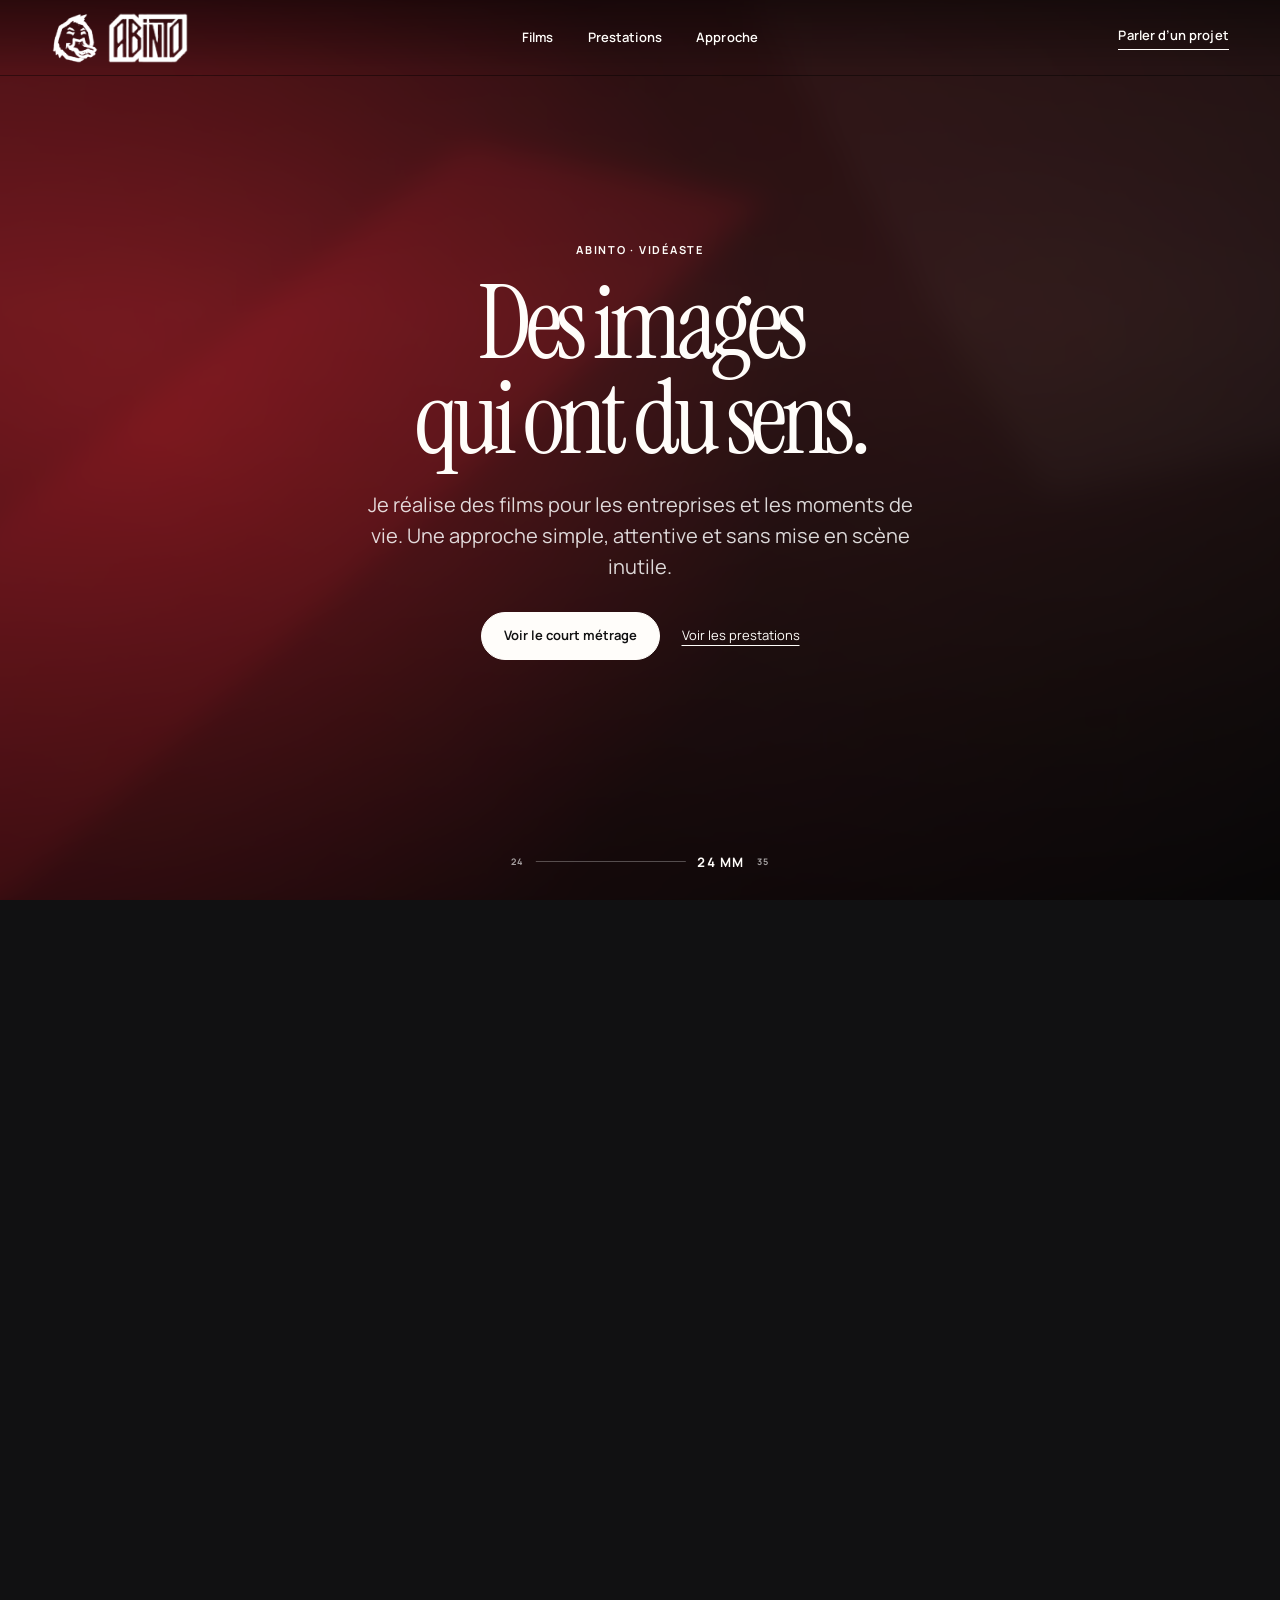
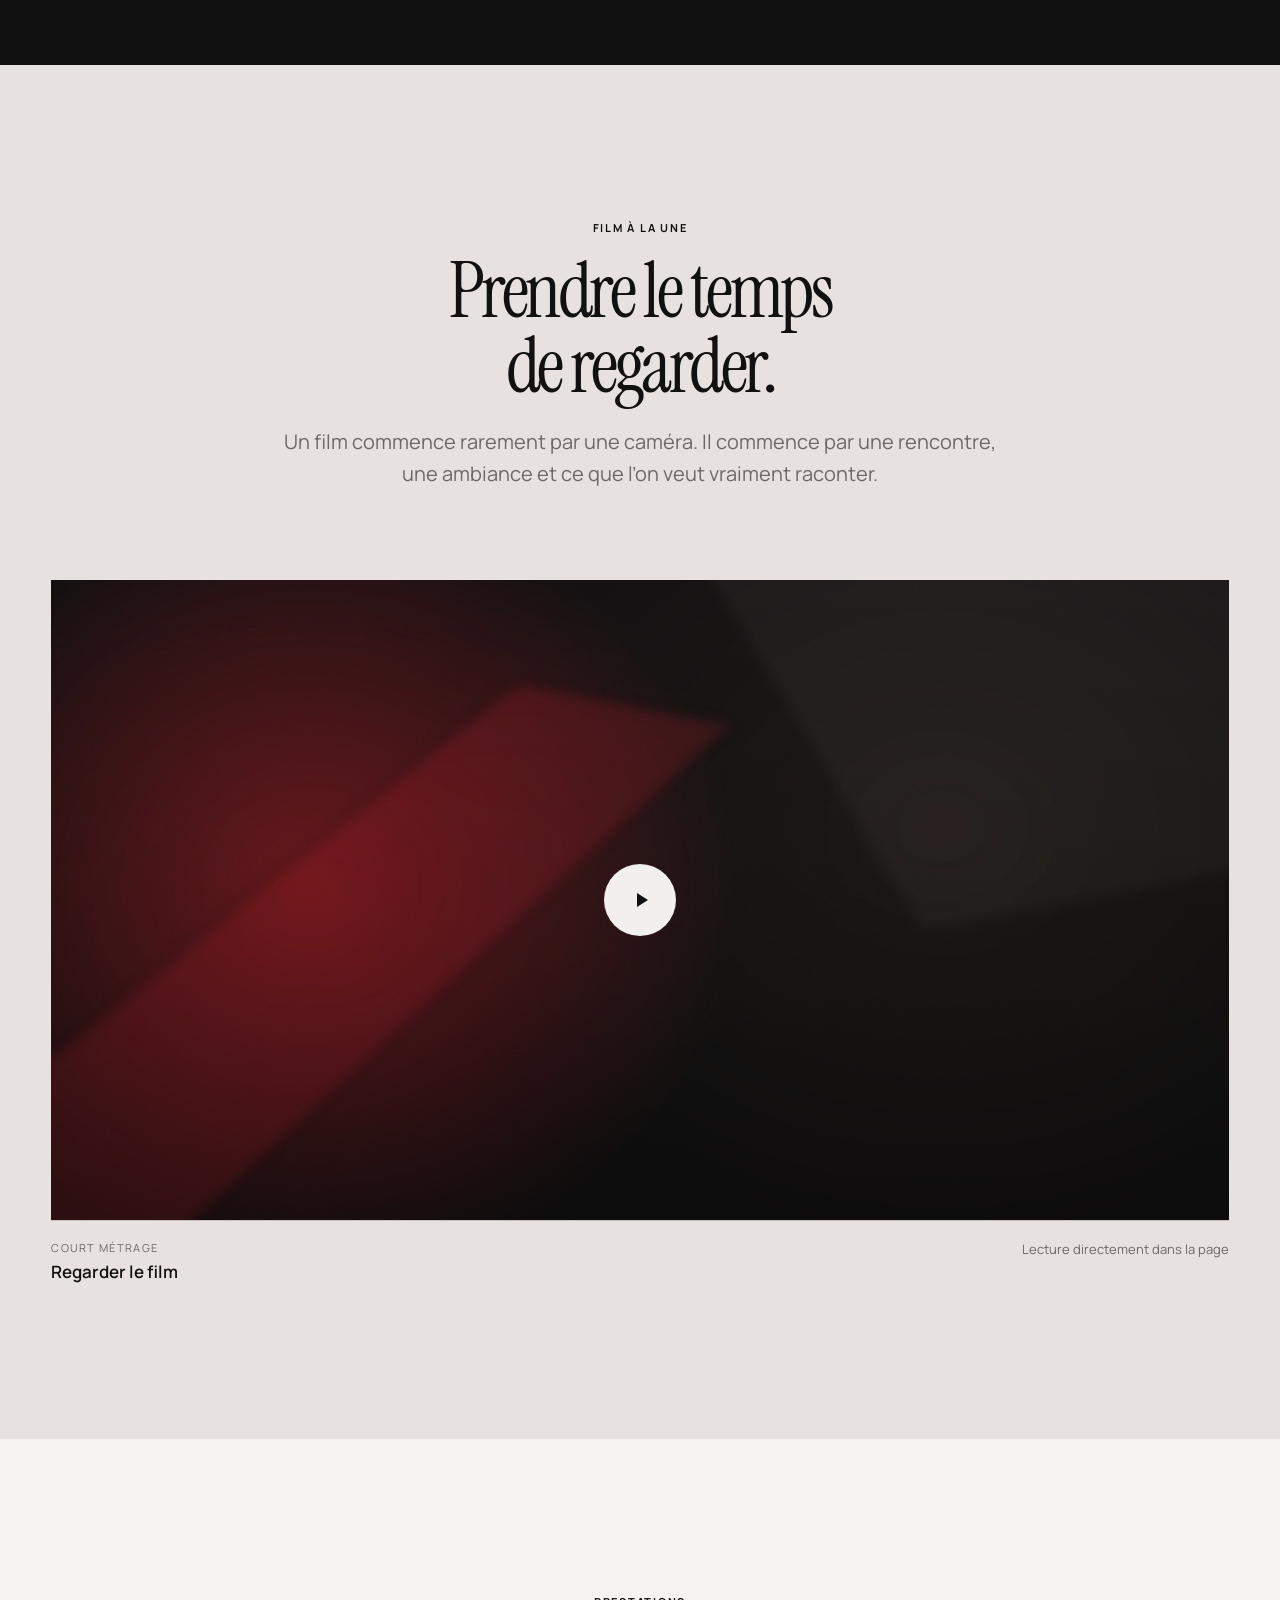
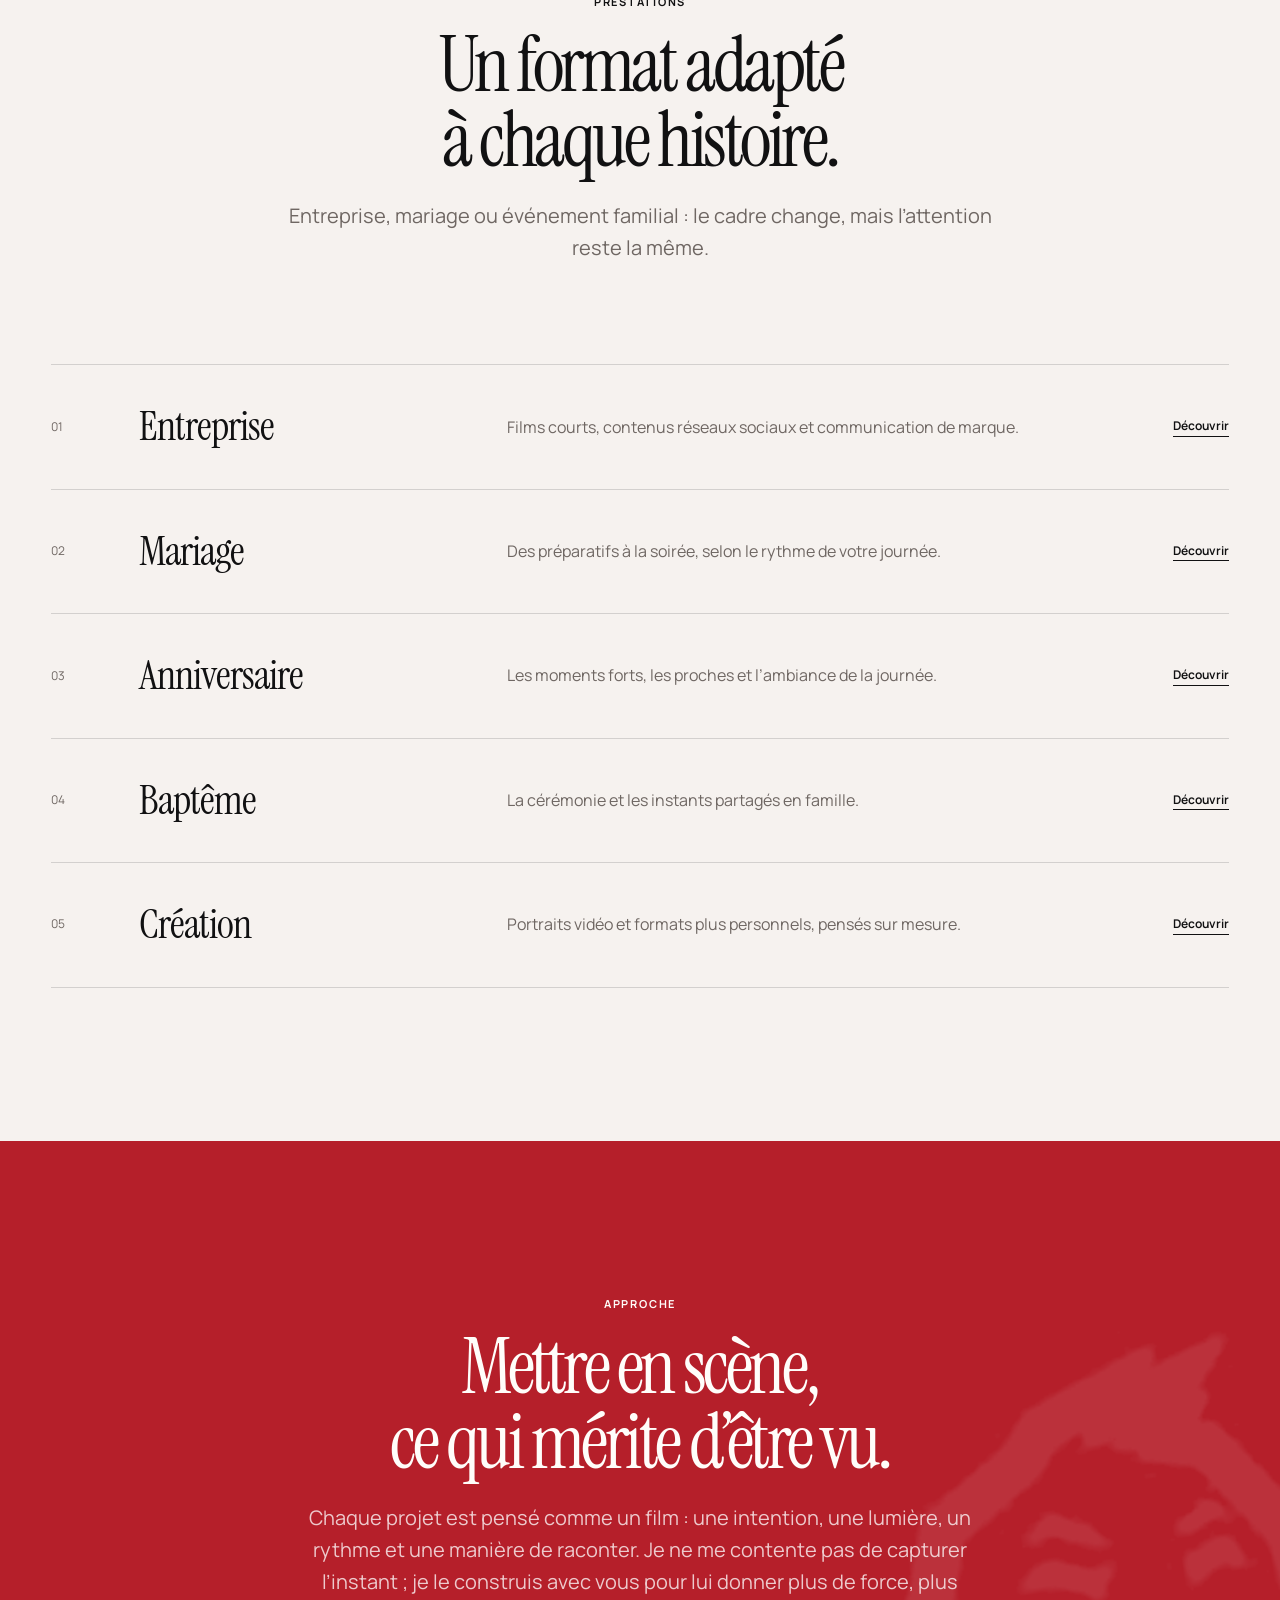
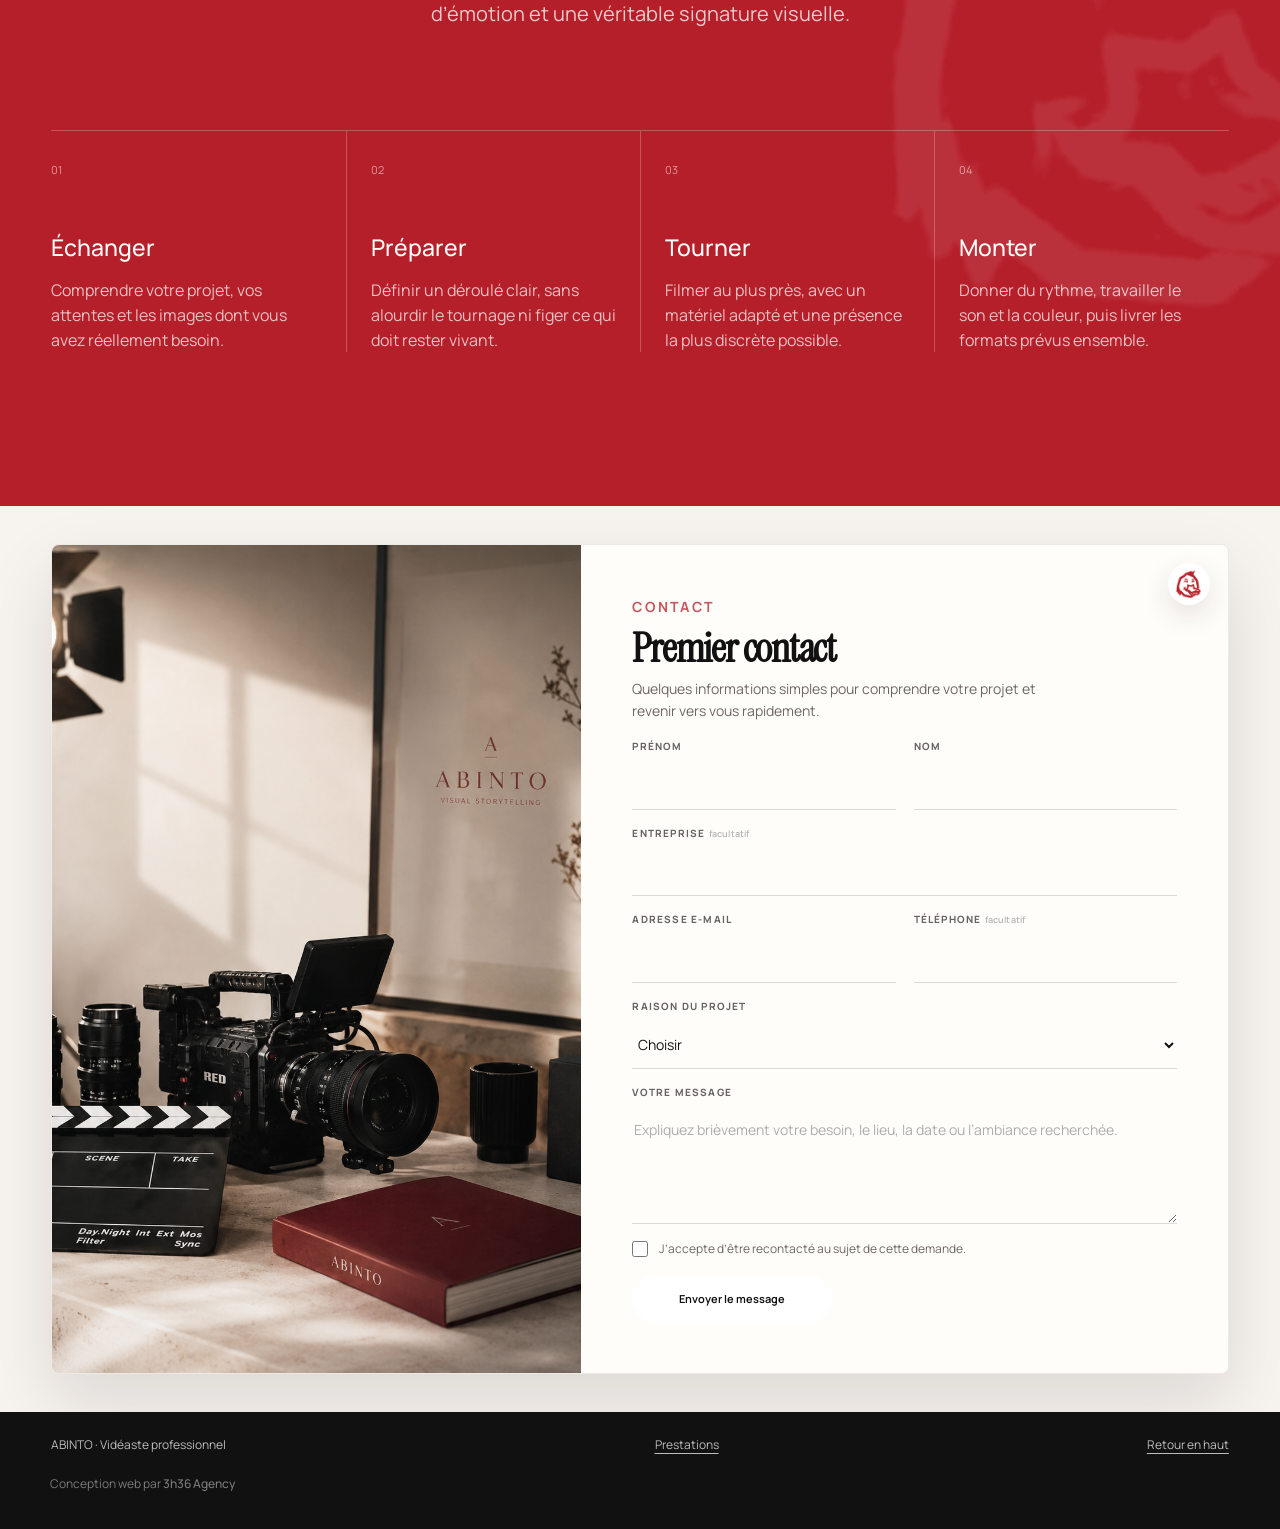
==== commit 485f135b: "Add SEO files: sitemap.xml, robots.txt and JSON-LD schema" ====
--- a/index.html
+++ b/index.html
@@ -10,6 +10,48 @@
 <title>ABINTO — Vidéaste professionnel</title>
 <link href="assets/favicon.png" rel="icon" type="image/png"/>
 <link href="styles.css" rel="stylesheet"/>
+
+<script type="application/ld+json">
+{
+  "@context": "https://schema.org",
+  "@type": "LocalBusiness",
+  "name": "ABINTO",
+  "description": "Vidéaste professionnel pour les entreprises, les mariages et les événements privés",
+  "url": "https://abinto.fr",
+  "logo": "https://abinto.fr/assets/abinto-wordmark.png",
+  "image": "https://abinto.fr/assets/hero-poster.jpg",
+  "telephone": "",
+  "address": {
+    "@type": "PostalAddress",
+    "addressCountry": "FR"
+  },
+  "geo": {
+    "@type": "GeoCoordinates",
+    "latitude": "",
+    "longitude": ""
+  },
+  "openingHoursSpecification": {
+    "@type": "OpeningHoursSpecification",
+    "dayOfWeek": [
+      "Monday",
+      "Tuesday",
+      "Wednesday",
+      "Thursday",
+      "Friday",
+      "Saturday",
+      "Sunday"
+    ]
+  },
+  "priceRange": "€€",
+  "serviceType": [
+    "Vidéo entreprise",
+    "Vidéo mariage",
+    "Vidéo événement",
+    "Clip musical",
+    "Publicité"
+  ]
+}
+</script>
 <script>document.documentElement.classList.add('js');</script><link href="https://fonts.googleapis.com" rel="preconnect"/><link crossorigin="" href="https://fonts.gstatic.com" rel="preconnect"/><link href="https://fonts.googleapis.com/css2?family=Instrument+Serif:ital@0;1&amp;family=Manrope:wght@400;500;600;700&amp;display=swap" rel="stylesheet"/>
 </head>
 <body data-page="home">
--- a/styles.css
+++ b/styles.css
@@ -367,10 +367,17 @@
 
 .agency-credit {
   margin-top: 1.25rem;
+  margin-left: 6rem;
   font-size: 0.75rem;
   line-height: 1.5;
   opacity: 0.62;
-  text-align: center;
+  text-align: center +50px;
+  width: 100%;
+  max-width: 1180px;
+  margin-left: auto;
+  margin-right: auto;
+  padding: 0 calc(4vw, 64px);
+  box-sizing: border-box;
 }
 
 .agency-credit a {
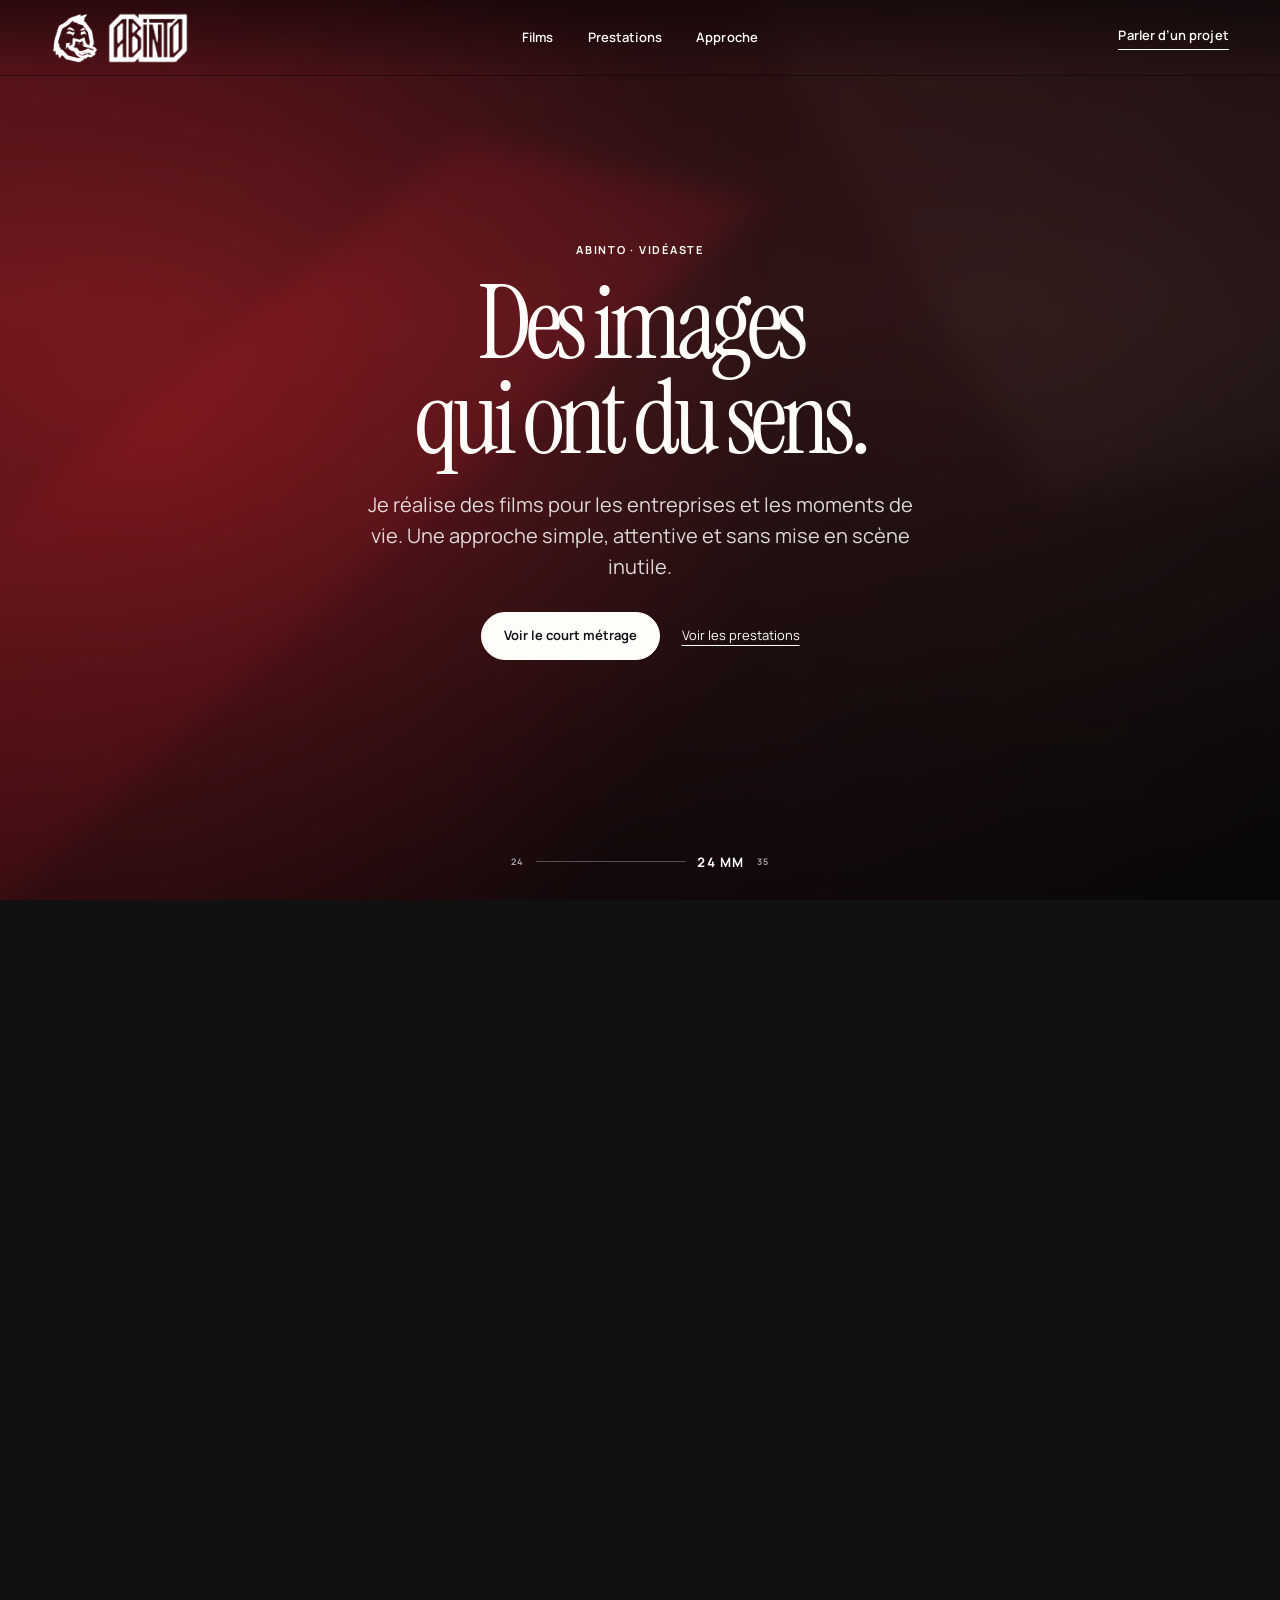
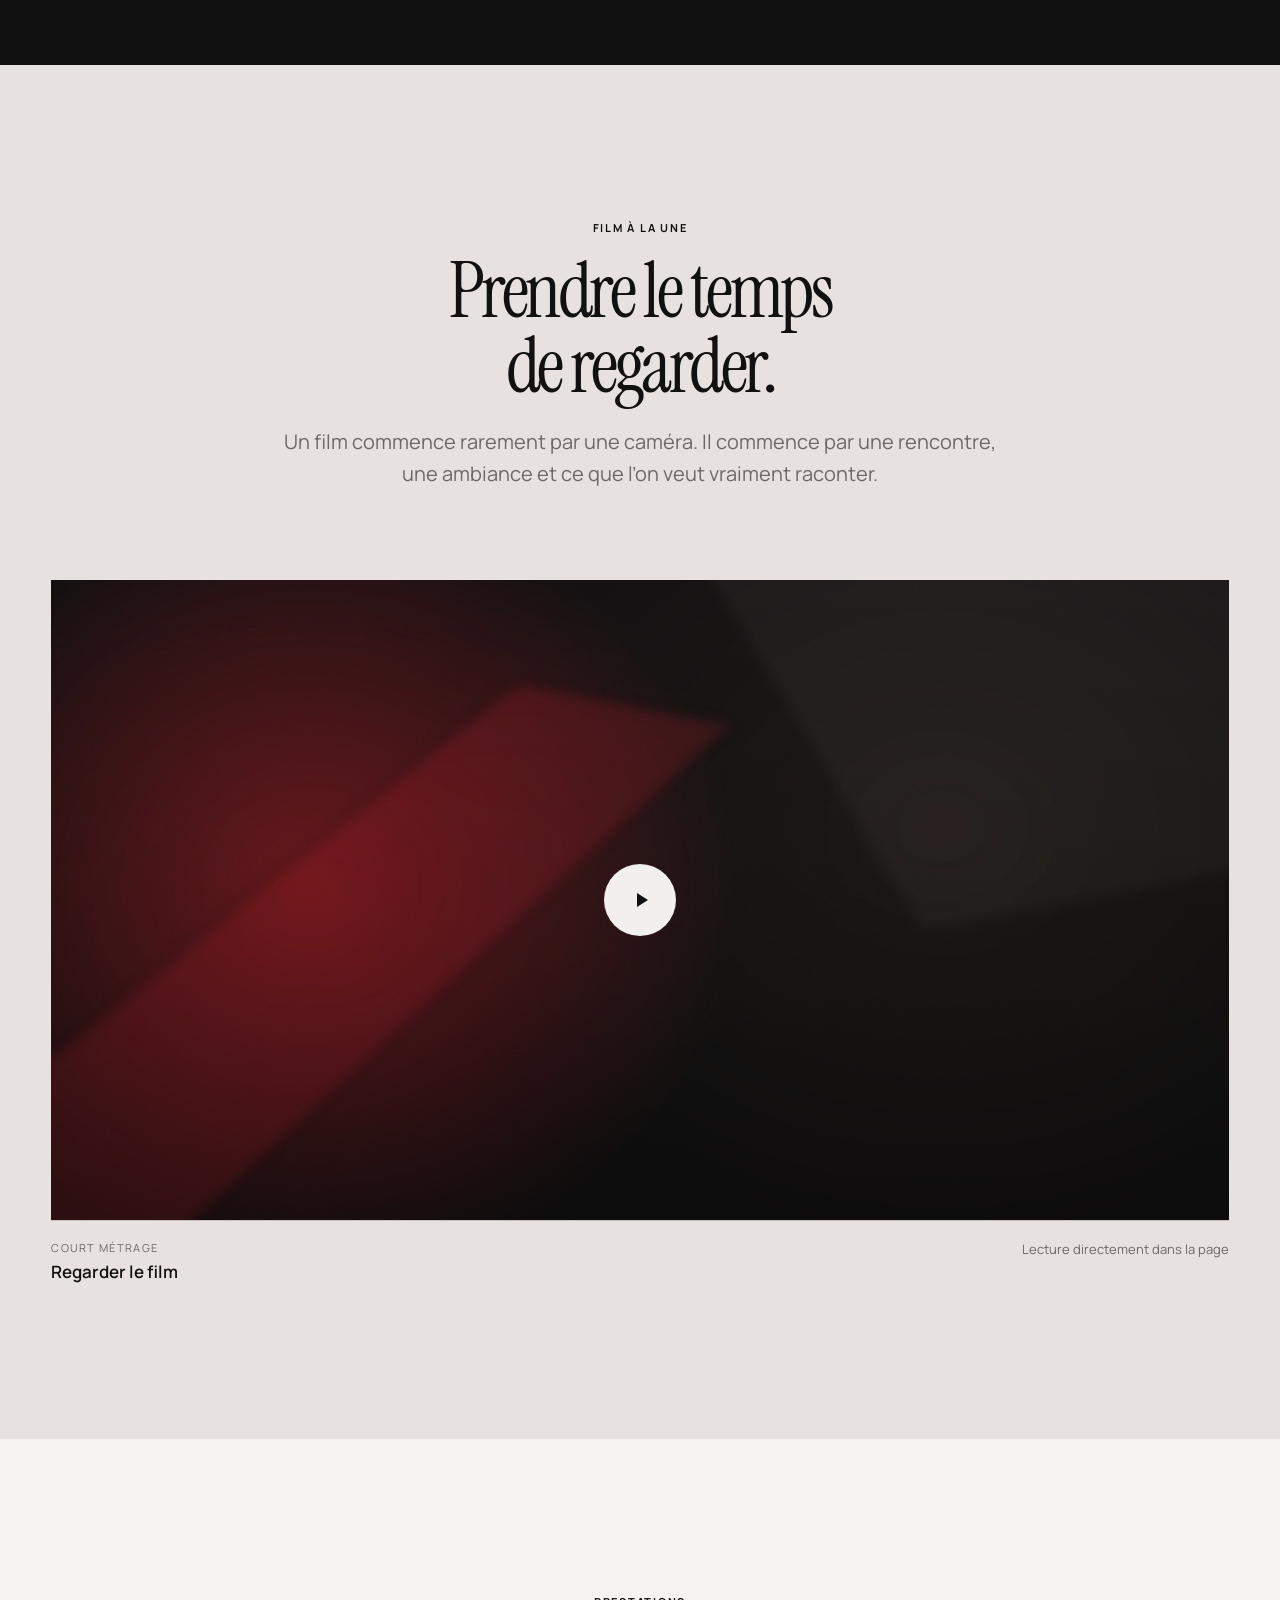
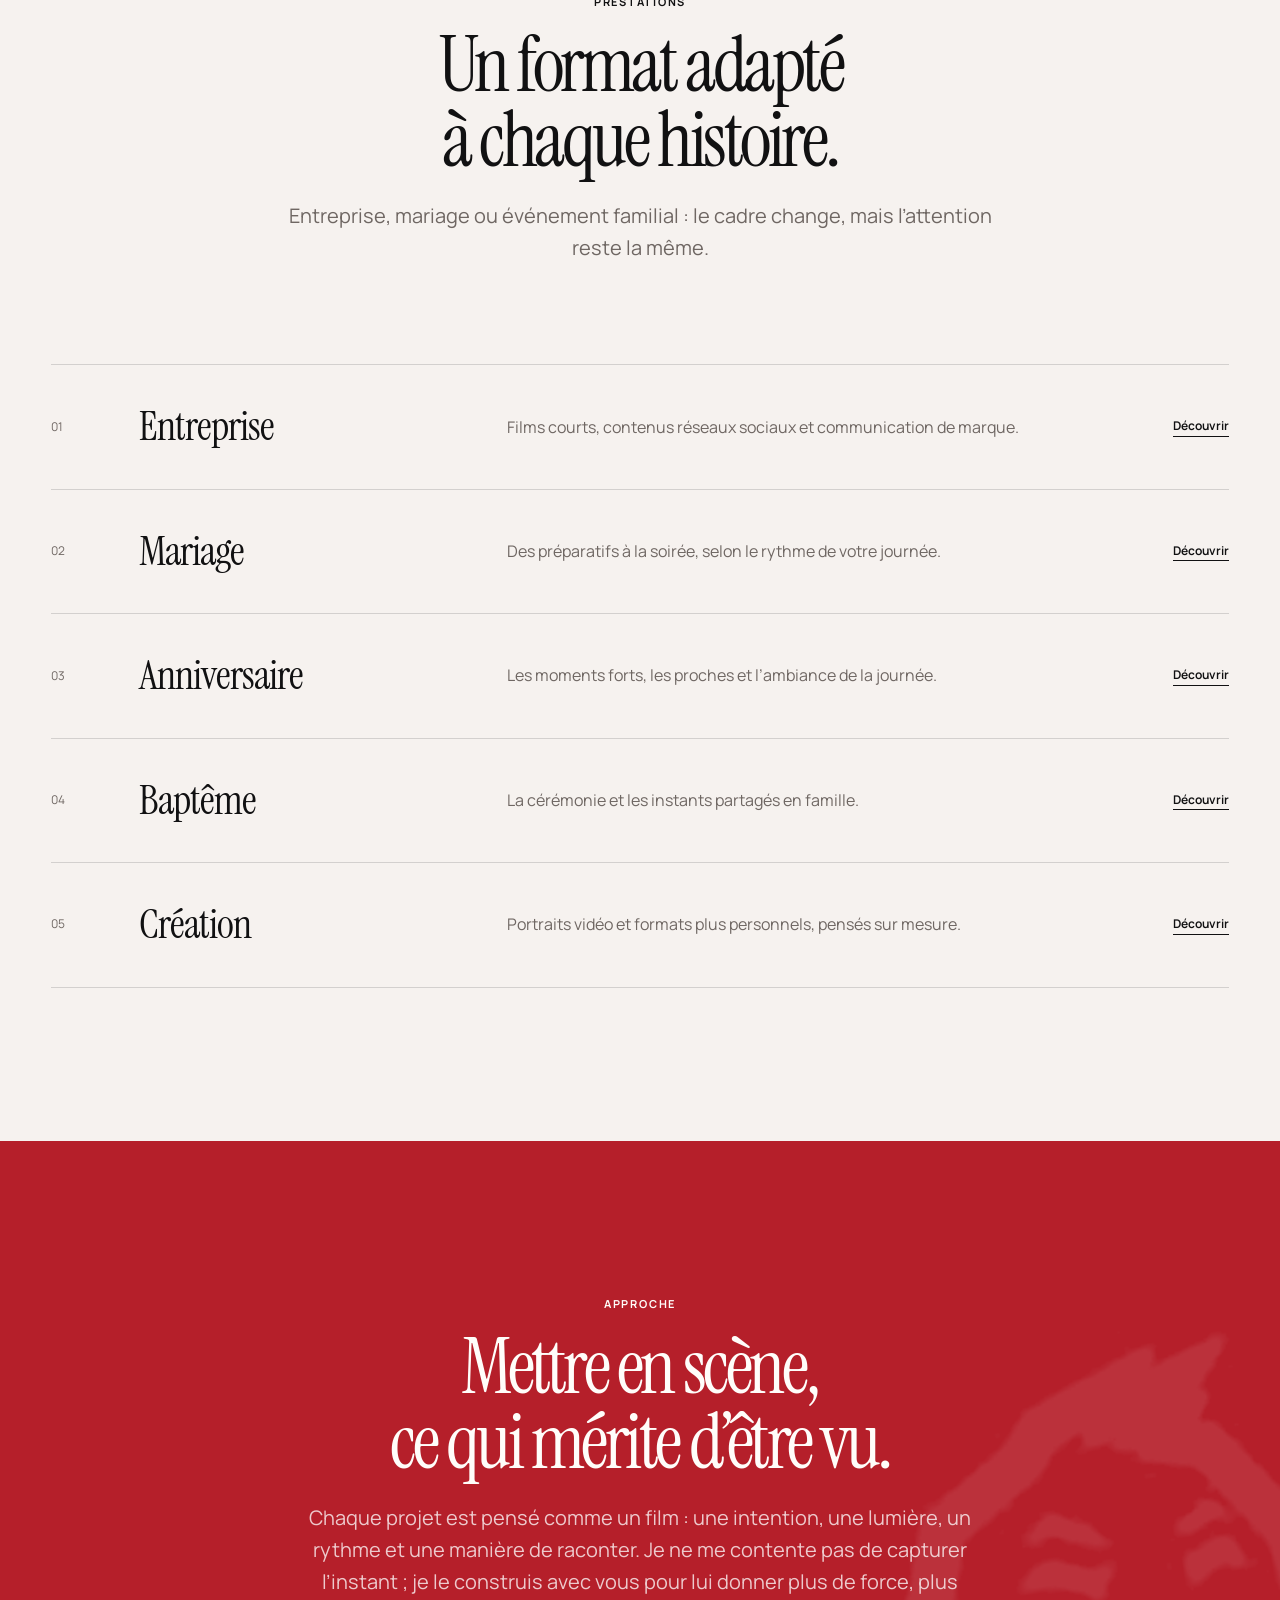
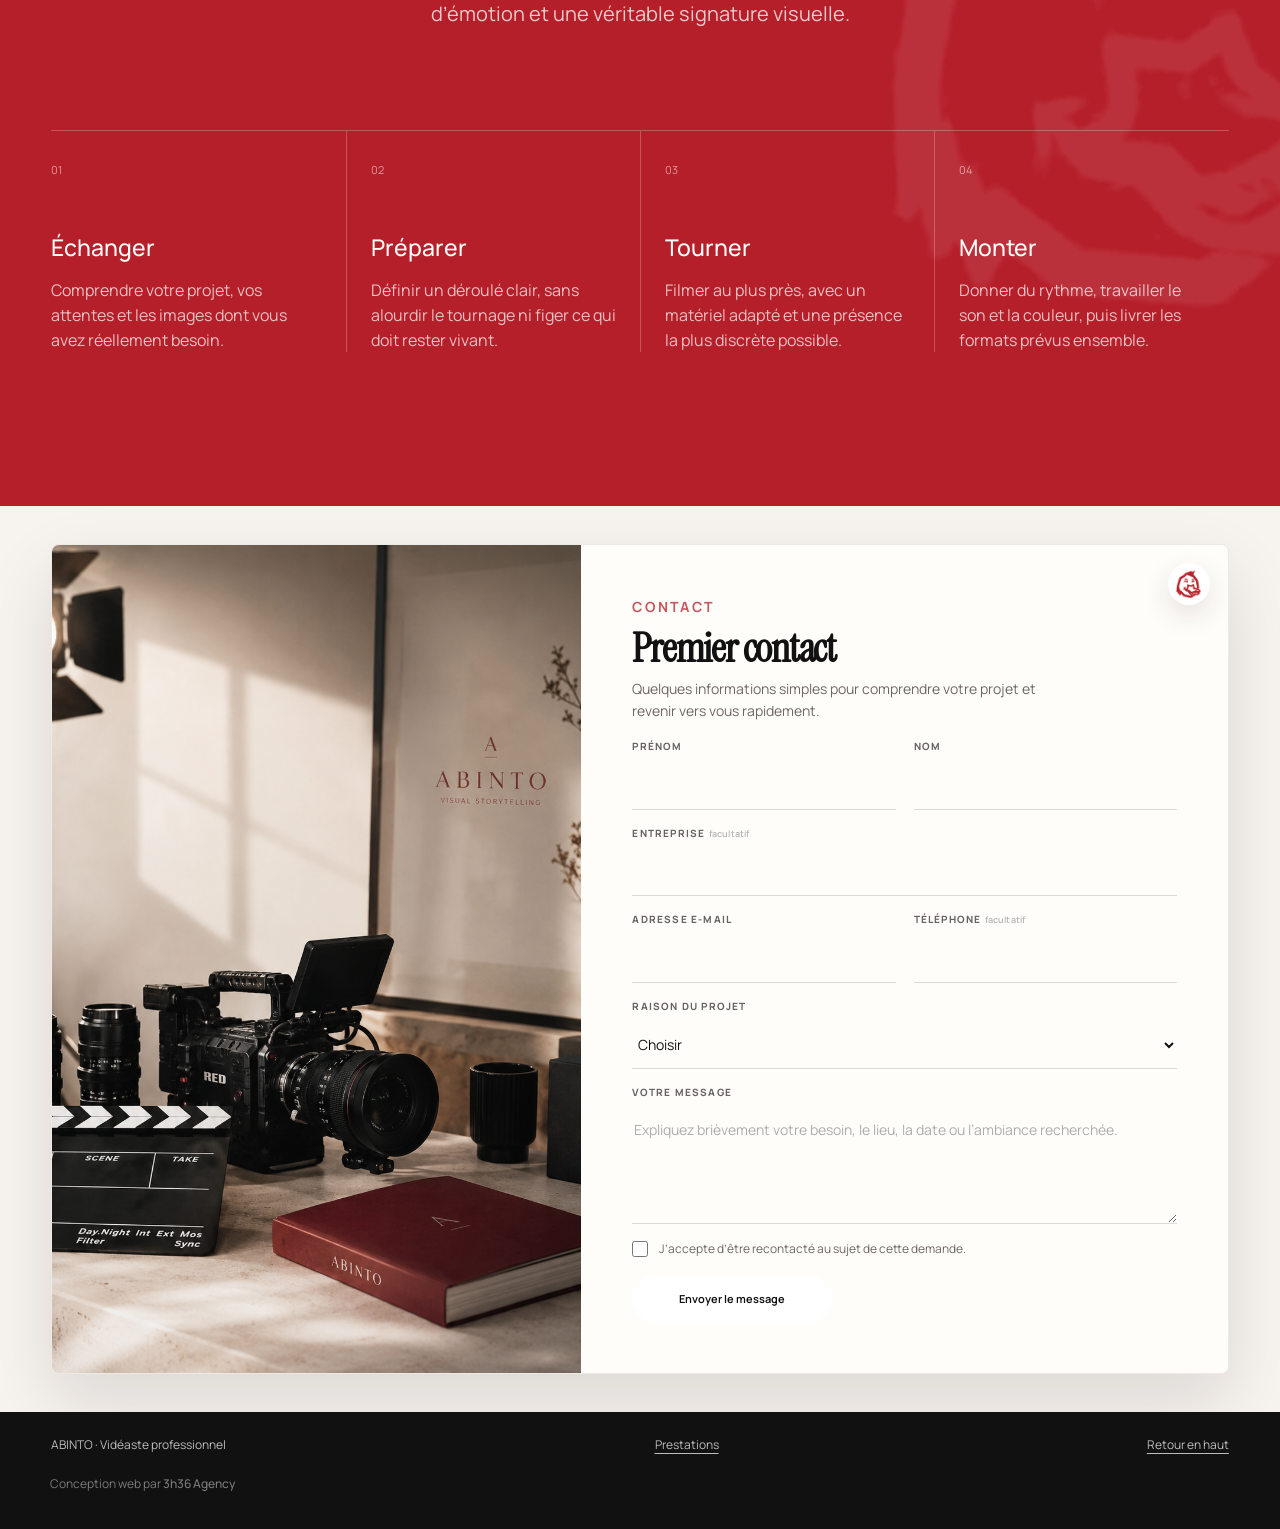
==== commit c49f47bc: "Update domain to abinto-production.fr in all SEO files" ====
--- a/index.html
+++ b/index.html
@@ -17,9 +17,9 @@
   "@type": "LocalBusiness",
   "name": "ABINTO",
   "description": "Vidéaste professionnel pour les entreprises, les mariages et les événements privés",
-  "url": "https://abinto.fr",
-  "logo": "https://abinto.fr/assets/abinto-wordmark.png",
-  "image": "https://abinto.fr/assets/hero-poster.jpg",
+  "url": "https://www.abinto-production.fr",
+  "logo": "https://www.abinto-production.fr/assets/abinto-wordmark.png",
+  "image": "https://www.abinto-production.fr/assets/hero-poster.jpg",
   "telephone": "",
   "address": {
     "@type": "PostalAddress",
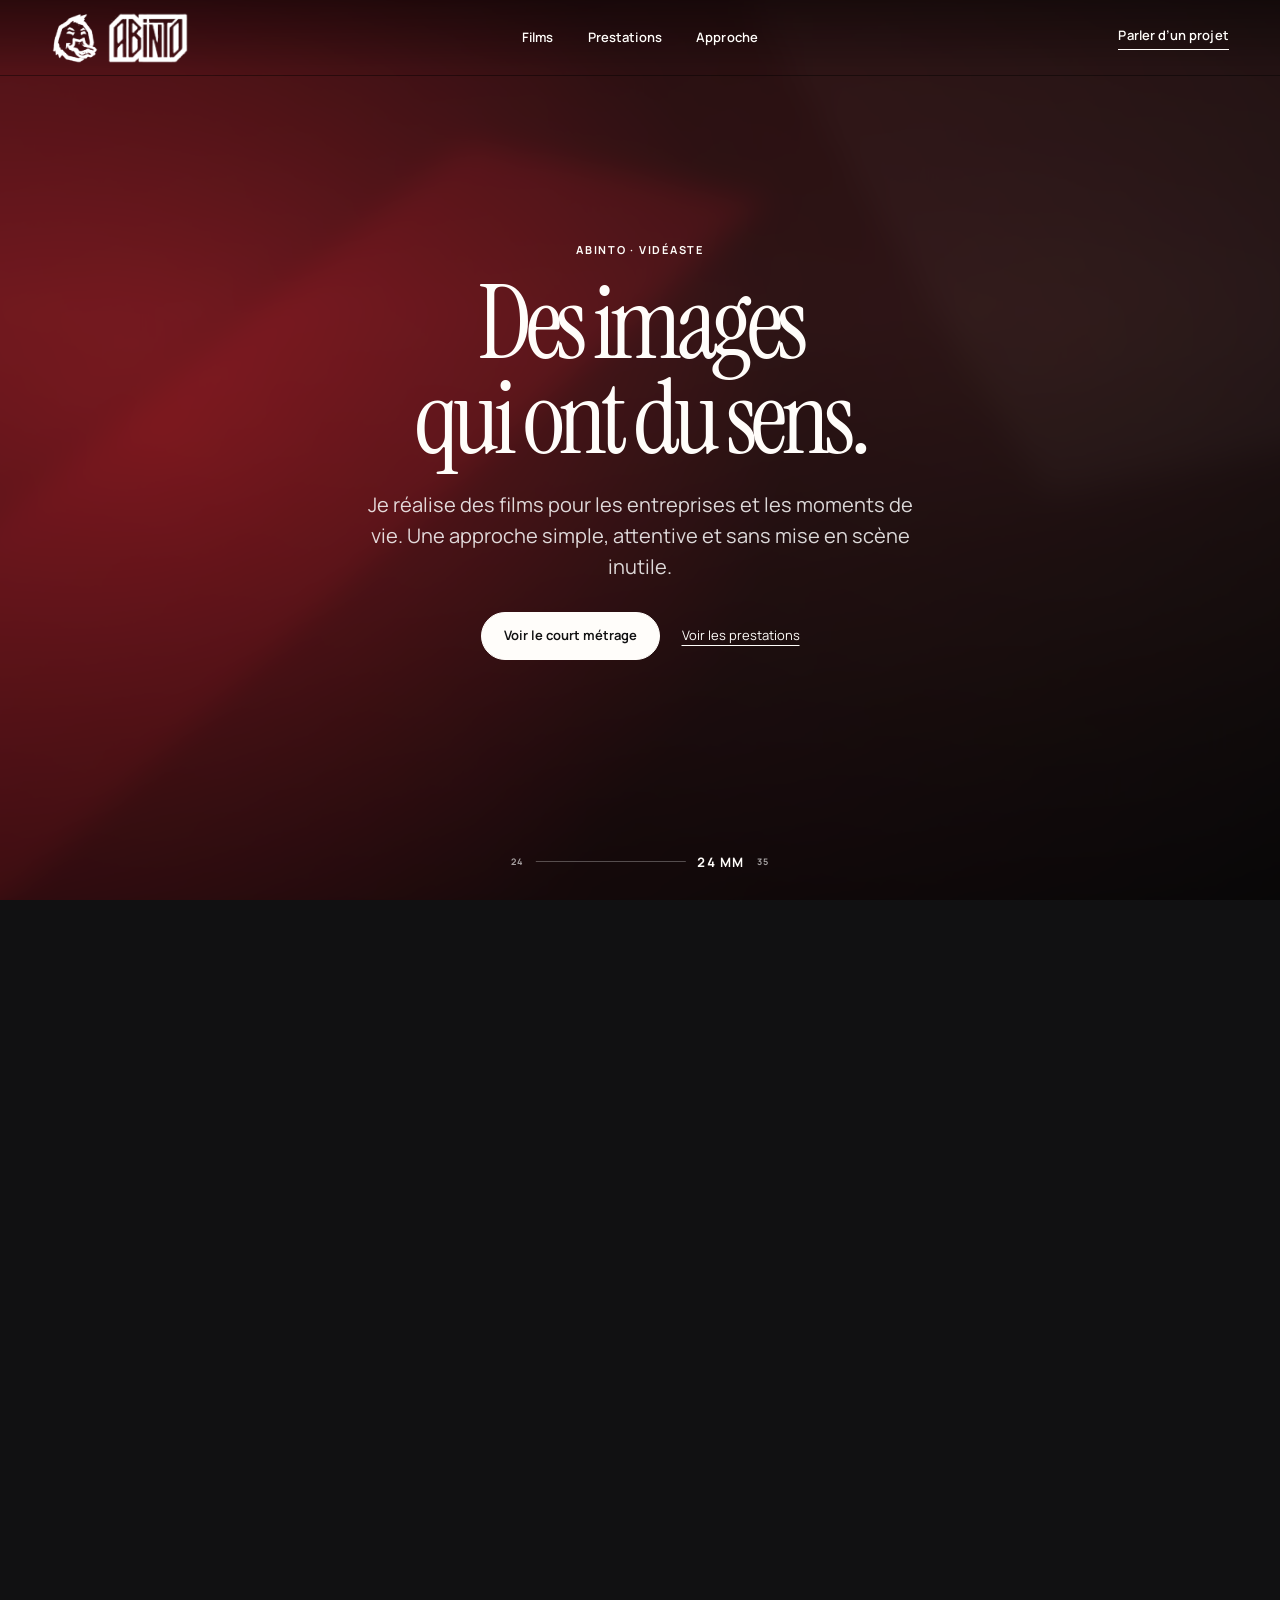
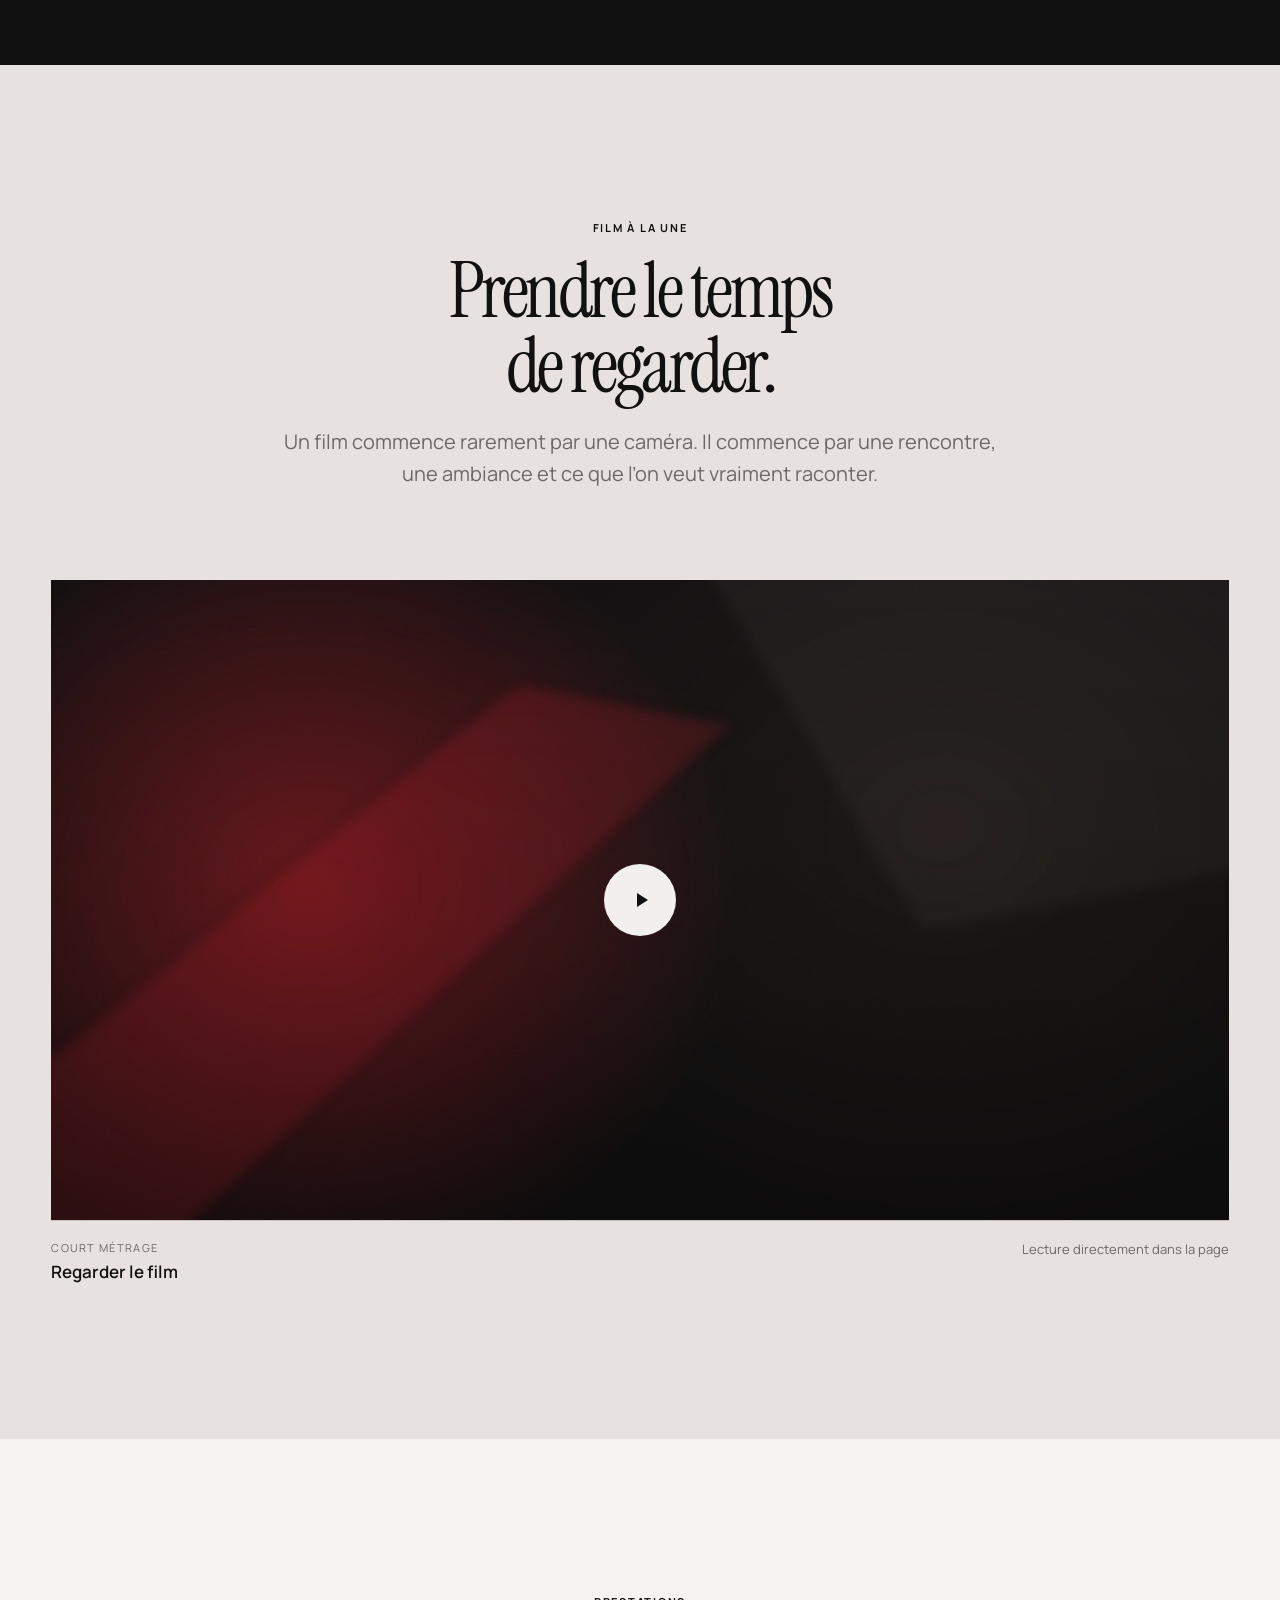
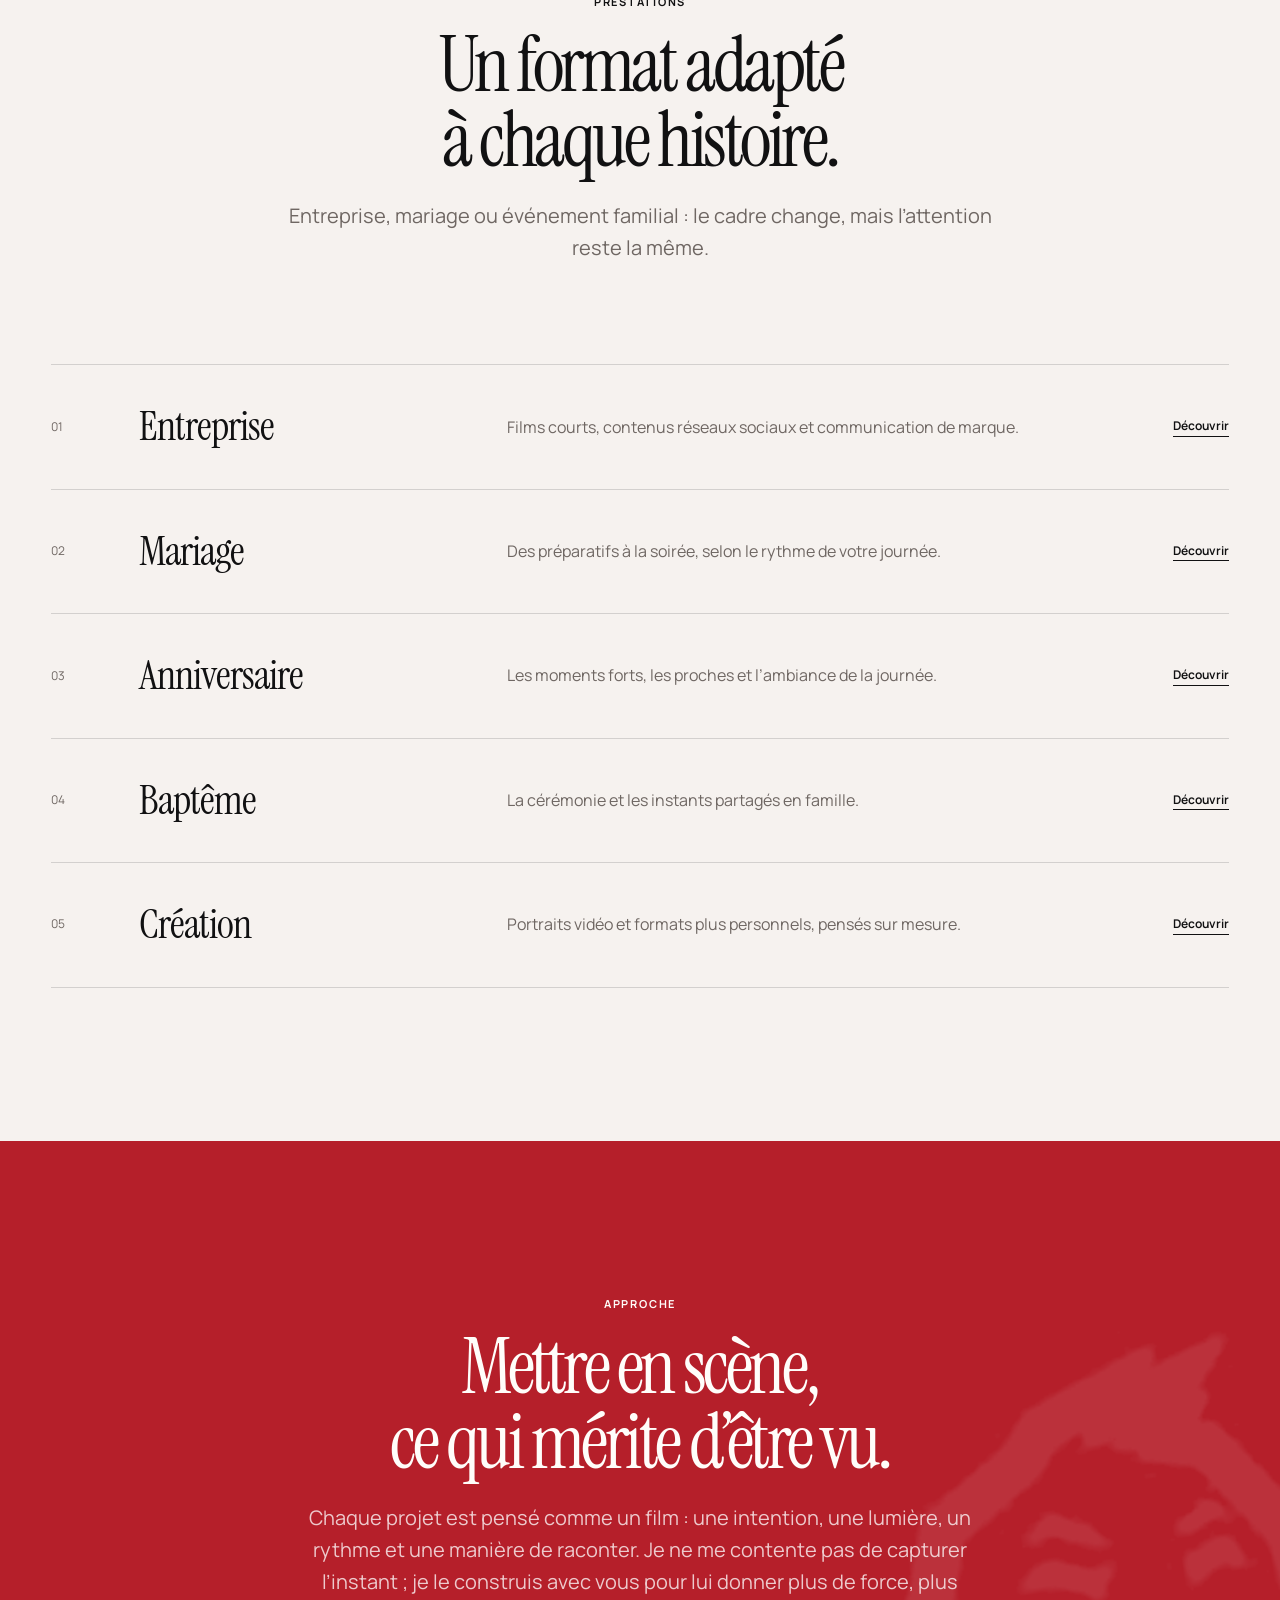
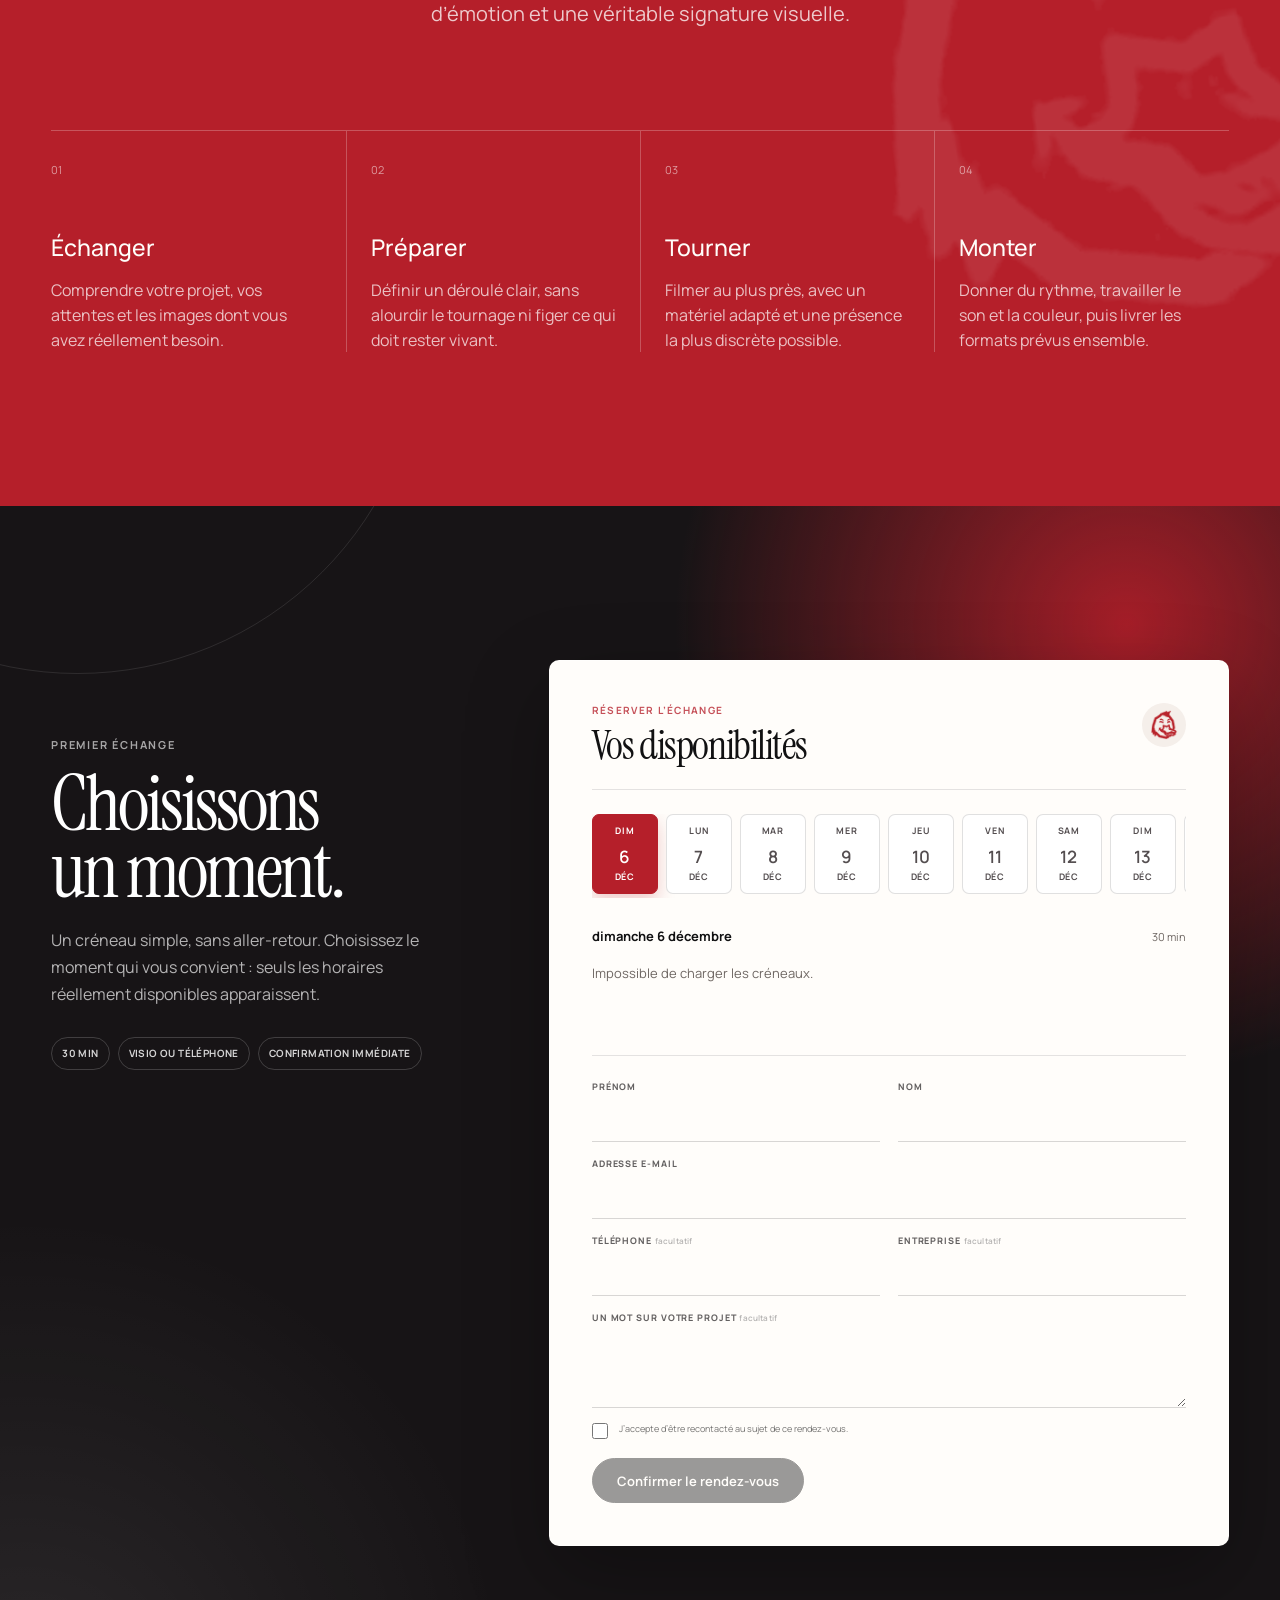
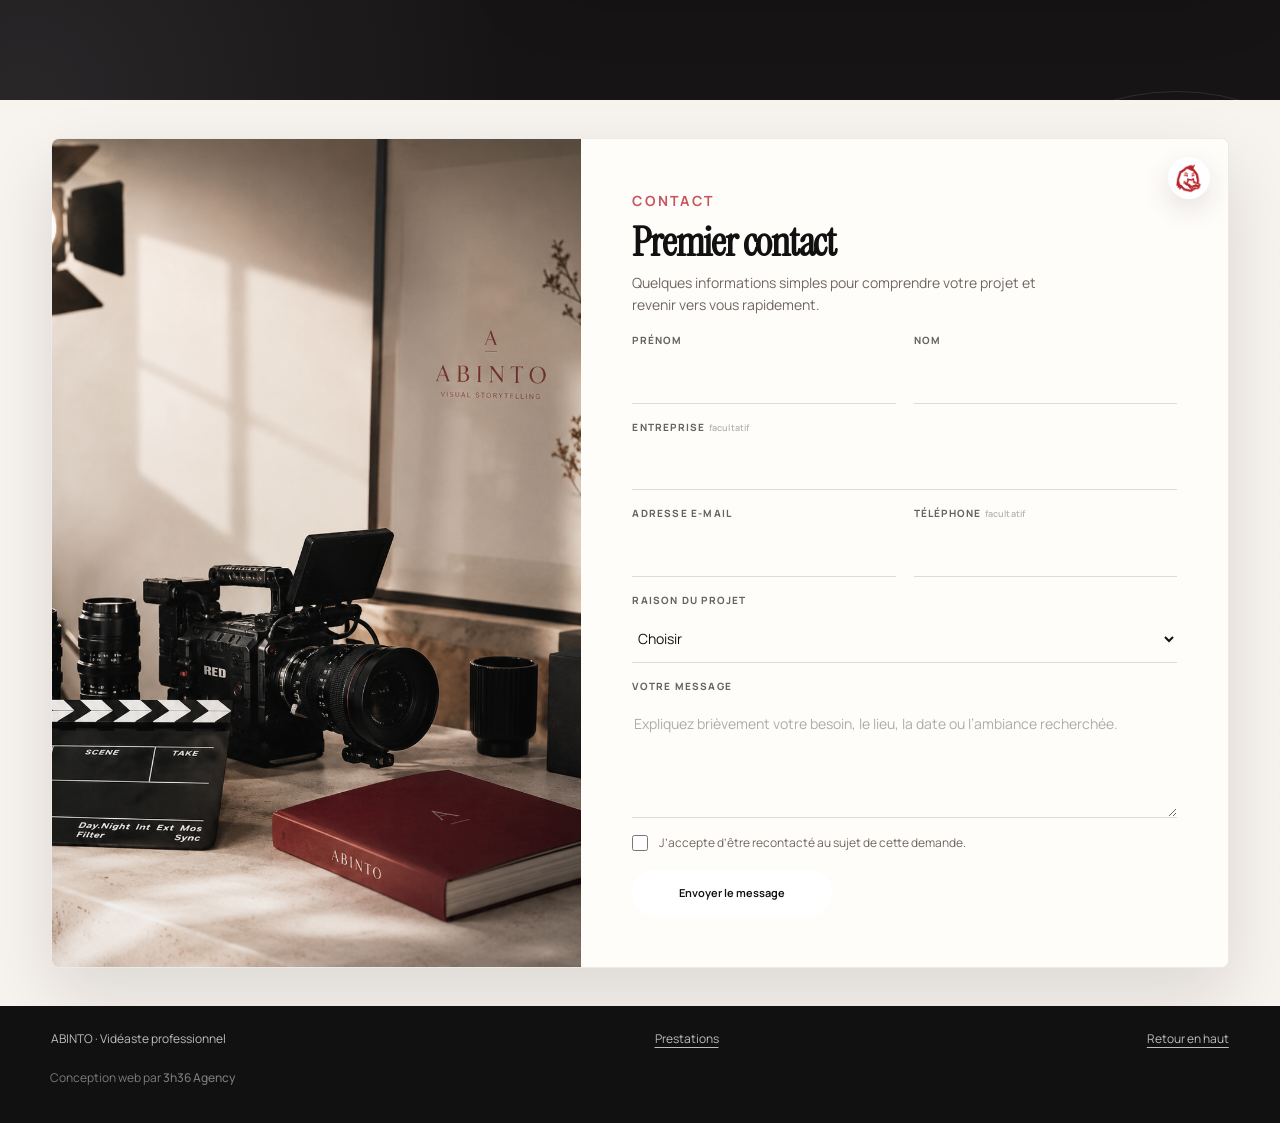
==== commit d71b37d7: "Add integrated calendar booking flow" ====
--- a/index.html
+++ b/index.html
@@ -134,6 +134,50 @@
 <article class="step reveal"><span>04</span><h3>Monter</h3><p>Donner du rythme, travailler le son et la couleur, puis livrer les formats prévus ensemble.</p></article>
 </div>
 </section>
+<section aria-labelledby="booking-title" class="section booking" id="reservation">
+<div class="container booking-layout">
+<div class="booking-intro reveal">
+<p class="section-label">Premier échange</p>
+<h2 id="booking-title">Choisissons<br/>un moment.</h2>
+<p>Un créneau simple, sans aller-retour. Choisissez le moment qui vous convient : seuls les horaires réellement disponibles apparaissent.</p>
+<div class="booking-promises">
+<span>30 min</span>
+<span>Visio ou téléphone</span>
+<span>Confirmation immédiate</span>
+</div>
+</div>
+<div class="booking-card reveal" data-booking="">
+<div class="booking-card-head">
+<div><p class="booking-kicker">Réserver l’échange</p><h3>Vos disponibilités</h3></div>
+<span aria-hidden="true" class="booking-mark"><img alt="" src="assets/abinto-fox.png"/></span>
+</div>
+<div class="booking-date-strip" aria-label="Choisir une date" data-booking-dates=""></div>
+<div class="booking-slot-area">
+<div class="booking-slot-head"><p data-booking-selected-date="">Sélectionnez une date</p><span data-booking-duration="">30 min</span></div>
+<div aria-live="polite" class="booking-slots" data-booking-slots=""><p class="booking-loading">Choisissez un jour pour voir les créneaux.</p></div>
+</div>
+<form action="/api/booking" class="booking-form" data-booking-form="" method="post" novalidate="">
+<input name="start" type="hidden" data-booking-start=""/>
+<div class="booking-selection" data-booking-selection="" hidden=""><span>Votre créneau</span><strong data-booking-selection-label=""></strong></div>
+<div class="booking-form-grid">
+<div class="form-field"><label for="booking-firstname">Prénom</label><input autocomplete="given-name" id="booking-firstname" name="firstname" required="" type="text"/></div>
+<div class="form-field"><label for="booking-lastname">Nom</label><input autocomplete="family-name" id="booking-lastname" name="lastname" required="" type="text"/></div>
+<div class="form-field form-field--full"><label for="booking-email">Adresse e-mail</label><input autocomplete="email" id="booking-email" name="email" required="" type="email"/></div>
+<div class="form-field"><label for="booking-phone">Téléphone <span>facultatif</span></label><input autocomplete="tel" id="booking-phone" name="phone" type="tel"/></div>
+<div class="form-field"><label for="booking-company">Entreprise <span>facultatif</span></label><input autocomplete="organization" id="booking-company" name="company" type="text"/></div>
+<div class="form-field form-field--full"><label for="booking-message">Un mot sur votre projet <span>facultatif</span></label><textarea id="booking-message" name="message" rows="3"></textarea></div>
+<div aria-hidden="true" class="form-honeypot"><label for="booking-website">Site internet</label><input autocomplete="off" id="booking-website" name="website" tabindex="-1" type="text"/></div>
+</div>
+<label class="form-consent booking-consent"><input name="consent" required="" type="checkbox" value="yes"/><span>J’accepte d’être recontacté au sujet de ce rendez-vous.</span></label>
+<div class="booking-form-footer"><button class="button button--dark" type="submit" disabled="">Confirmer le rendez-vous</button><p aria-live="polite" class="form-status" data-booking-status=""></p></div>
+</form>
+<div aria-live="polite" class="booking-success" data-booking-success="" hidden="">
+<p class="booking-kicker">C’est réservé</p><h3>À très vite.</h3><p>Votre créneau du <strong data-booking-success-date=""></strong> est confirmé. Vous recevrez l’invitation par e-mail.</p>
+<div class="booking-success-actions"><a class="button button--dark" data-booking-google-calendar="" href="#">Ajouter à Google Agenda</a><button class="text-link" data-booking-ics="" type="button">Télécharger l’invitation .ics</button></div>
+</div>
+</div>
+</div>
+</section>
 <section class="section section--paper contact" data-focal="135" id="contact">
 <div class="container contact-shell reveal">
 <div class="contact-card contact-card--full">
@@ -183,6 +227,10 @@
 <option>Fiction</option>
 <option>Autre projet</option>
 </select>
+</div>
+<div class="form-field form-field--full" data-offer-field="" hidden="">
+<label for="contact-offer">Formule sélectionnée</label>
+<input id="contact-offer" name="offer" readonly="" type="text"/>
 </div>
 <div class="form-field form-field--full">
 <label for="contact-message">Votre message</label>
--- a/styles.css
+++ b/styles.css
@@ -2141,6 +2141,240 @@
     font-size: 0;
   }
 }
+
+/* --- V19 : réservation intégrée --- */
+.booking {
+  position: relative;
+  overflow: hidden;
+  color: #fff;
+  background:
+    radial-gradient(circle at 88% 10%, rgba(181,31,42,.9), transparent 29%),
+    radial-gradient(circle at 2% 100%, rgba(255,255,255,.08), transparent 28%),
+    #171416;
+}
+.booking::before,
+.booking::after {
+  content: "";
+  position: absolute;
+  border: 1px solid rgba(255,255,255,.1);
+  border-radius: 50%;
+  pointer-events: none;
+}
+.booking::before { width: min(54vw, 780px); aspect-ratio: 1; top: -44%; left: -21%; }
+.booking::after { width: min(36vw, 520px); aspect-ratio: 1; right: -10%; bottom: -38%; }
+.booking-layout {
+  position: relative;
+  z-index: 1;
+  width: min(calc(100% - var(--gutter) * 2), 1220px);
+  display: grid;
+  grid-template-columns: minmax(250px, .72fr) minmax(480px, 1.28fr);
+  align-items: start;
+  gap: clamp(52px, 9vw, 148px);
+}
+.booking-intro {
+  padding-top: clamp(24px, 6vw, 86px);
+}
+.booking-intro .section-label { color: rgba(255,255,255,.62); }
+.booking-intro h2 {
+  margin: 0 0 22px;
+  font-family: 'Instrument Serif', Georgia, serif;
+  font-size: clamp(52px, 6vw, 86px);
+  font-weight: 400;
+  line-height: .87;
+  letter-spacing: -.04em;
+}
+.booking-intro > p:not(.section-label) {
+  max-width: 405px;
+  margin: 0;
+  color: rgba(255,255,255,.68);
+  font-size: 16px;
+  line-height: 1.7;
+}
+.booking-promises {
+  display: flex;
+  flex-wrap: wrap;
+  gap: 8px;
+  margin-top: 28px;
+}
+.booking-promises span {
+  padding: 8px 10px;
+  border: 1px solid rgba(255,255,255,.18);
+  border-radius: 999px;
+  color: rgba(255,255,255,.82);
+  font-size: 10px;
+  font-weight: 700;
+  letter-spacing: .04em;
+  text-transform: uppercase;
+}
+.booking-card {
+  padding: clamp(24px, 4vw, 42px);
+  color: var(--ink);
+  border: 1px solid rgba(255,255,255,.25);
+  border-radius: 10px;
+  background: #fffdfa;
+  box-shadow: 0 30px 84px rgba(0,0,0,.28);
+}
+.booking-card-head {
+  display: flex;
+  align-items: flex-start;
+  justify-content: space-between;
+  gap: 20px;
+  padding-bottom: 24px;
+  border-bottom: 1px solid rgba(17,17,18,.11);
+}
+.booking-kicker {
+  margin: 0 0 8px;
+  color: rgba(181,31,42,.78);
+  font-size: 10px;
+  font-weight: 700;
+  letter-spacing: .13em;
+  text-transform: uppercase;
+}
+.booking-card-head h3,
+.booking-success h3 {
+  margin: 0;
+  font-family: 'Instrument Serif', Georgia, serif;
+  font-size: clamp(34px, 3.2vw, 48px);
+  font-weight: 400;
+  line-height: .95;
+  letter-spacing: -.035em;
+}
+.booking-mark {
+  width: 44px;
+  height: 44px;
+  display: grid;
+  flex: 0 0 auto;
+  place-items: center;
+  border-radius: 50%;
+  background: #f5efea;
+}
+.booking-mark img { width: 28px; height: 31px; object-fit: contain; }
+.booking-date-strip {
+  display: grid;
+  grid-auto-columns: minmax(66px, 1fr);
+  grid-auto-flow: column;
+  gap: 8px;
+  margin: 24px 0;
+  overflow-x: auto;
+  scrollbar-width: thin;
+  padding-bottom: 4px;
+}
+.booking-date {
+  min-height: 76px;
+  padding: 9px 6px;
+  color: #544e50;
+  border: 1px solid rgba(17,17,18,.13);
+  border-radius: 7px;
+  background: #fff;
+  cursor: pointer;
+  font: inherit;
+  transition: color .25s var(--ease), background .25s var(--ease), border-color .25s var(--ease), transform .25s var(--ease);
+}
+.booking-date:hover { border-color: rgba(181,31,42,.55); transform: translateY(-2px); }
+.booking-date:focus-visible,
+.booking-slot:focus-visible { outline: 2px solid var(--red); outline-offset: 3px; }
+.booking-date span { display: block; font-size: 9px; font-weight: 700; letter-spacing: .08em; text-transform: uppercase; }
+.booking-date strong { display: block; margin-top: 6px; font-size: 17px; font-weight: 600; }
+.booking-date.is-selected { color: #fff; border-color: var(--red); background: var(--red); box-shadow: 0 8px 18px rgba(181,31,42,.22); }
+.booking-slot-area { padding-top: 4px; }
+.booking-slot-head { display: flex; justify-content: space-between; gap: 16px; align-items: baseline; }
+.booking-slot-head p { margin: 0; font-size: 13px; font-weight: 700; }
+.booking-slot-head span { color: var(--muted); font-size: 11px; }
+.booking-slots {
+  display: grid;
+  grid-template-columns: repeat(3, minmax(0, 1fr));
+  gap: 9px;
+  min-height: 66px;
+  margin-top: 15px;
+}
+.booking-loading,
+.booking-empty {
+  grid-column: 1 / -1;
+  margin: 2px 0 0;
+  color: var(--muted);
+  font-size: 13px;
+  line-height: 1.55;
+}
+.booking-slot {
+  min-height: 44px;
+  color: var(--ink);
+  border: 1px solid rgba(17,17,18,.14);
+  border-radius: 5px;
+  background: #fff;
+  cursor: pointer;
+  font: inherit;
+  font-size: 13px;
+  font-weight: 700;
+  transition: color .2s var(--ease), background .2s var(--ease), border-color .2s var(--ease);
+}
+.booking-slot:hover,
+.booking-slot.is-selected { color: #fff; border-color: var(--red); background: var(--red); }
+.booking-form {
+  margin-top: 28px;
+  padding-top: 24px;
+  border-top: 1px solid rgba(17,17,18,.11);
+}
+.booking-selection {
+  display: flex;
+  align-items: baseline;
+  justify-content: space-between;
+  gap: 18px;
+  margin-bottom: 20px;
+  padding: 12px 14px;
+  color: #74121b;
+  border-left: 3px solid var(--red);
+  background: #f9eeee;
+}
+.booking-selection span { font-size: 10px; font-weight: 700; letter-spacing: .08em; text-transform: uppercase; }
+.booking-selection strong { font-size: 13px; }
+.booking-selection[hidden],
+.booking-success[hidden] { display: none; }
+.booking-form-grid { display: grid; grid-template-columns: repeat(2, minmax(0, 1fr)); gap: 15px 18px; }
+.booking-form-grid .form-field--full { grid-column: 1 / -1; }
+.booking-form .form-field { gap: 6px; }
+.booking-form .form-field label { color: rgba(23,20,22,.68); font-size: 9px; letter-spacing: .1em; text-transform: uppercase; }
+.booking-form .form-field label span { font-size: .9em; opacity: .8; }
+.booking-form .form-field input,
+.booking-form .form-field textarea {
+  min-height: 42px;
+  padding: 8px 2px;
+  border: 0;
+  border-bottom: 1px solid rgba(17,17,18,.16);
+  border-radius: 0;
+  background: transparent;
+  font: inherit;
+  font-size: 13px;
+}
+.booking-form .form-field textarea { min-height: 68px; resize: vertical; }
+.booking-form .form-field input:focus,
+.booking-form .form-field textarea:focus { border-color: var(--red); box-shadow: none; }
+.booking-consent { margin-top: 17px; color: var(--muted); font-size: 11px; }
+.booking-form-footer { display: flex; align-items: center; gap: 16px; margin-top: 19px; }
+.booking-form-footer .button { min-height: 45px; min-width: 212px; }
+.booking-form-footer .button:disabled { cursor: not-allowed; opacity: .42; }
+.booking-success { padding-top: 24px; }
+.booking-success > p:not(.booking-kicker) { max-width: 470px; margin: 14px 0 0; color: var(--muted); font-size: 14px; line-height: 1.6; }
+.booking-success-actions { display: flex; flex-wrap: wrap; align-items: center; gap: 18px; margin-top: 24px; }
+.booking-success-actions .button { min-height: 44px; padding: 0 16px; font-size: 11px; }
+.booking-success-actions .text-link { color: var(--ink); border: 0; background: transparent; cursor: pointer; font: inherit; font-size: 12px; font-weight: 700; text-decoration: underline; text-underline-offset: 4px; }
+.contact-form [data-offer-field][hidden] { display: none; }
+
+@media (max-width: 900px) {
+  .booking-layout { grid-template-columns: 1fr; gap: 40px; }
+  .booking-intro { max-width: 550px; padding-top: 0; }
+}
+@media (max-width: 560px) {
+  .booking { padding-top: 68px; padding-bottom: 68px; }
+  .booking-card { padding: 23px 18px; border-radius: 8px; }
+  .booking-card-head { padding-bottom: 19px; }
+  .booking-date-strip { grid-auto-columns: 67px; margin: 19px 0; }
+  .booking-slots { grid-template-columns: repeat(2, minmax(0, 1fr)); }
+  .booking-form-grid { grid-template-columns: 1fr; gap: 13px; }
+  .booking-form-grid .form-field--full { grid-column: auto; }
+  .booking-form-footer { align-items: stretch; flex-direction: column; }
+  .booking-form-footer .button { width: 100%; }
+  .booking-success-actions { align-items: flex-start; flex-direction: column; gap: 14px; }
+}
 @media (min-width: 1281px) {
   .services-v12 .offer-panel {
     grid-template-columns:
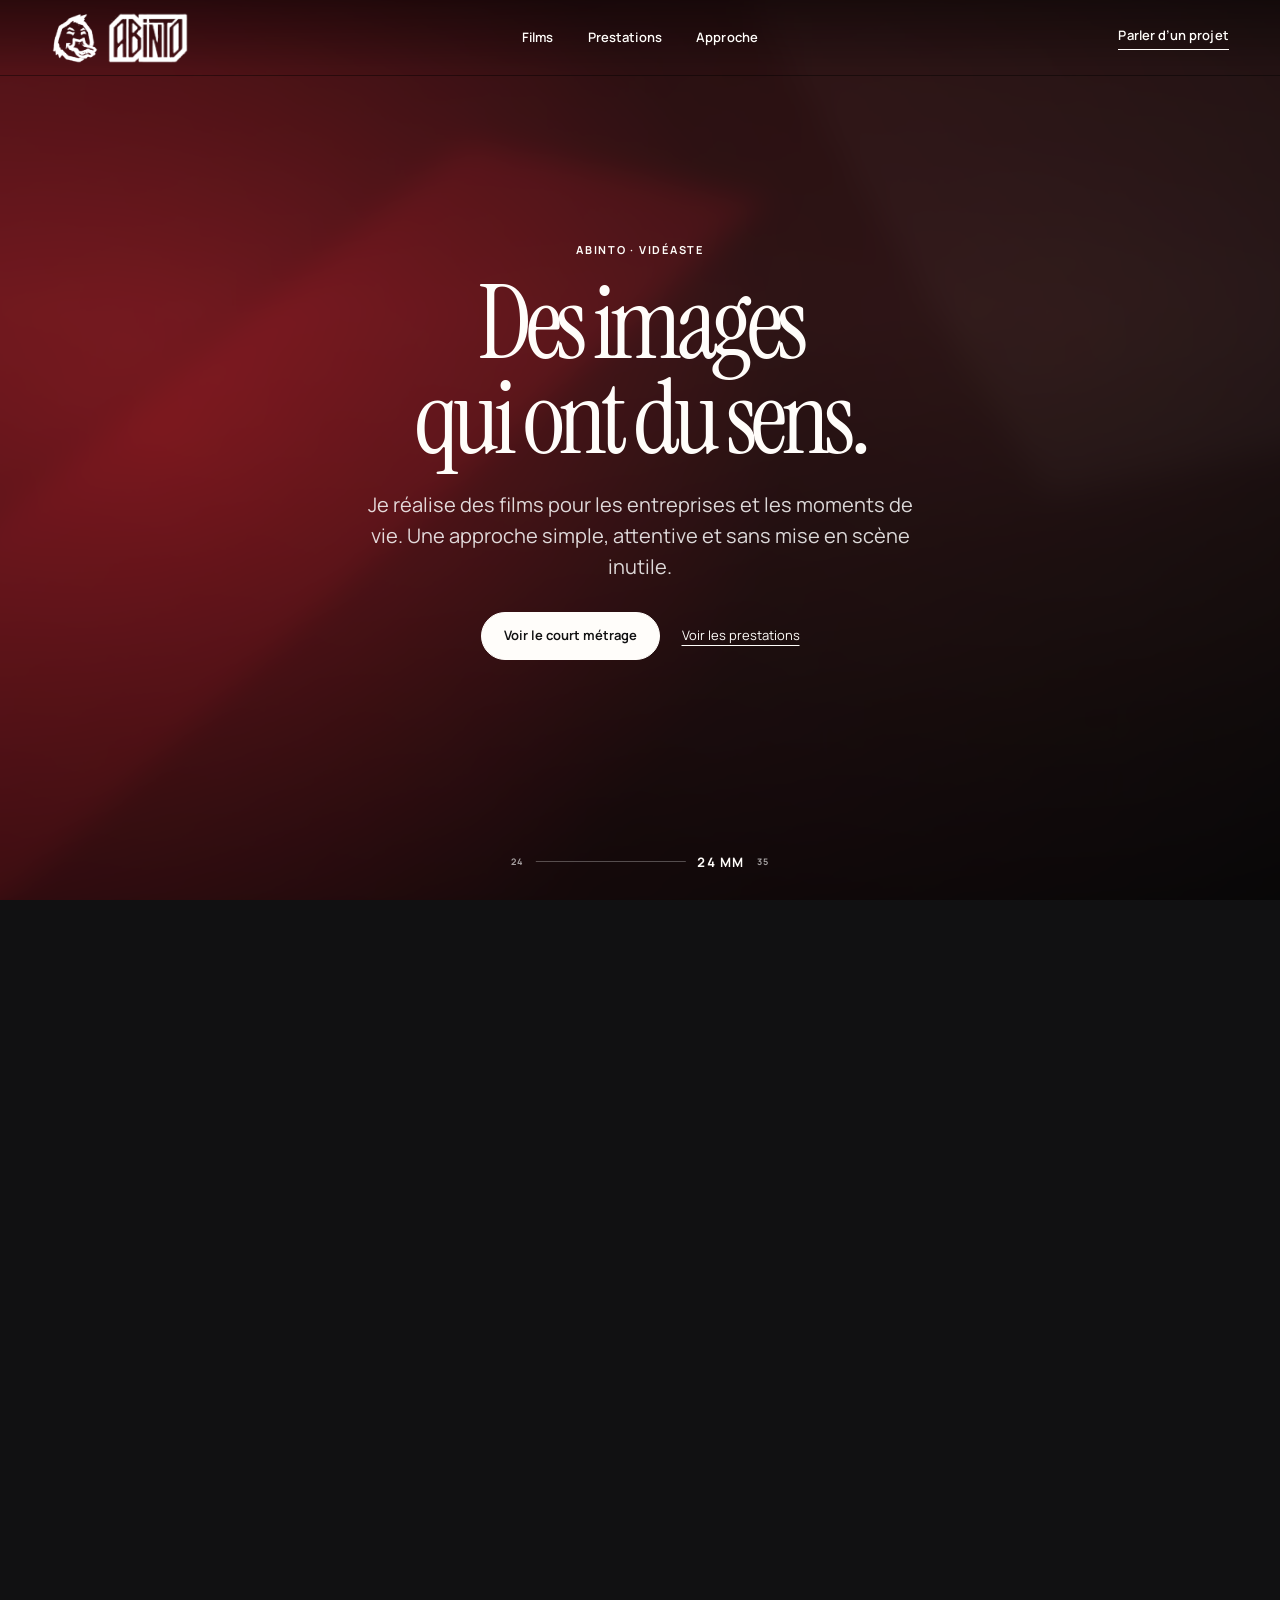
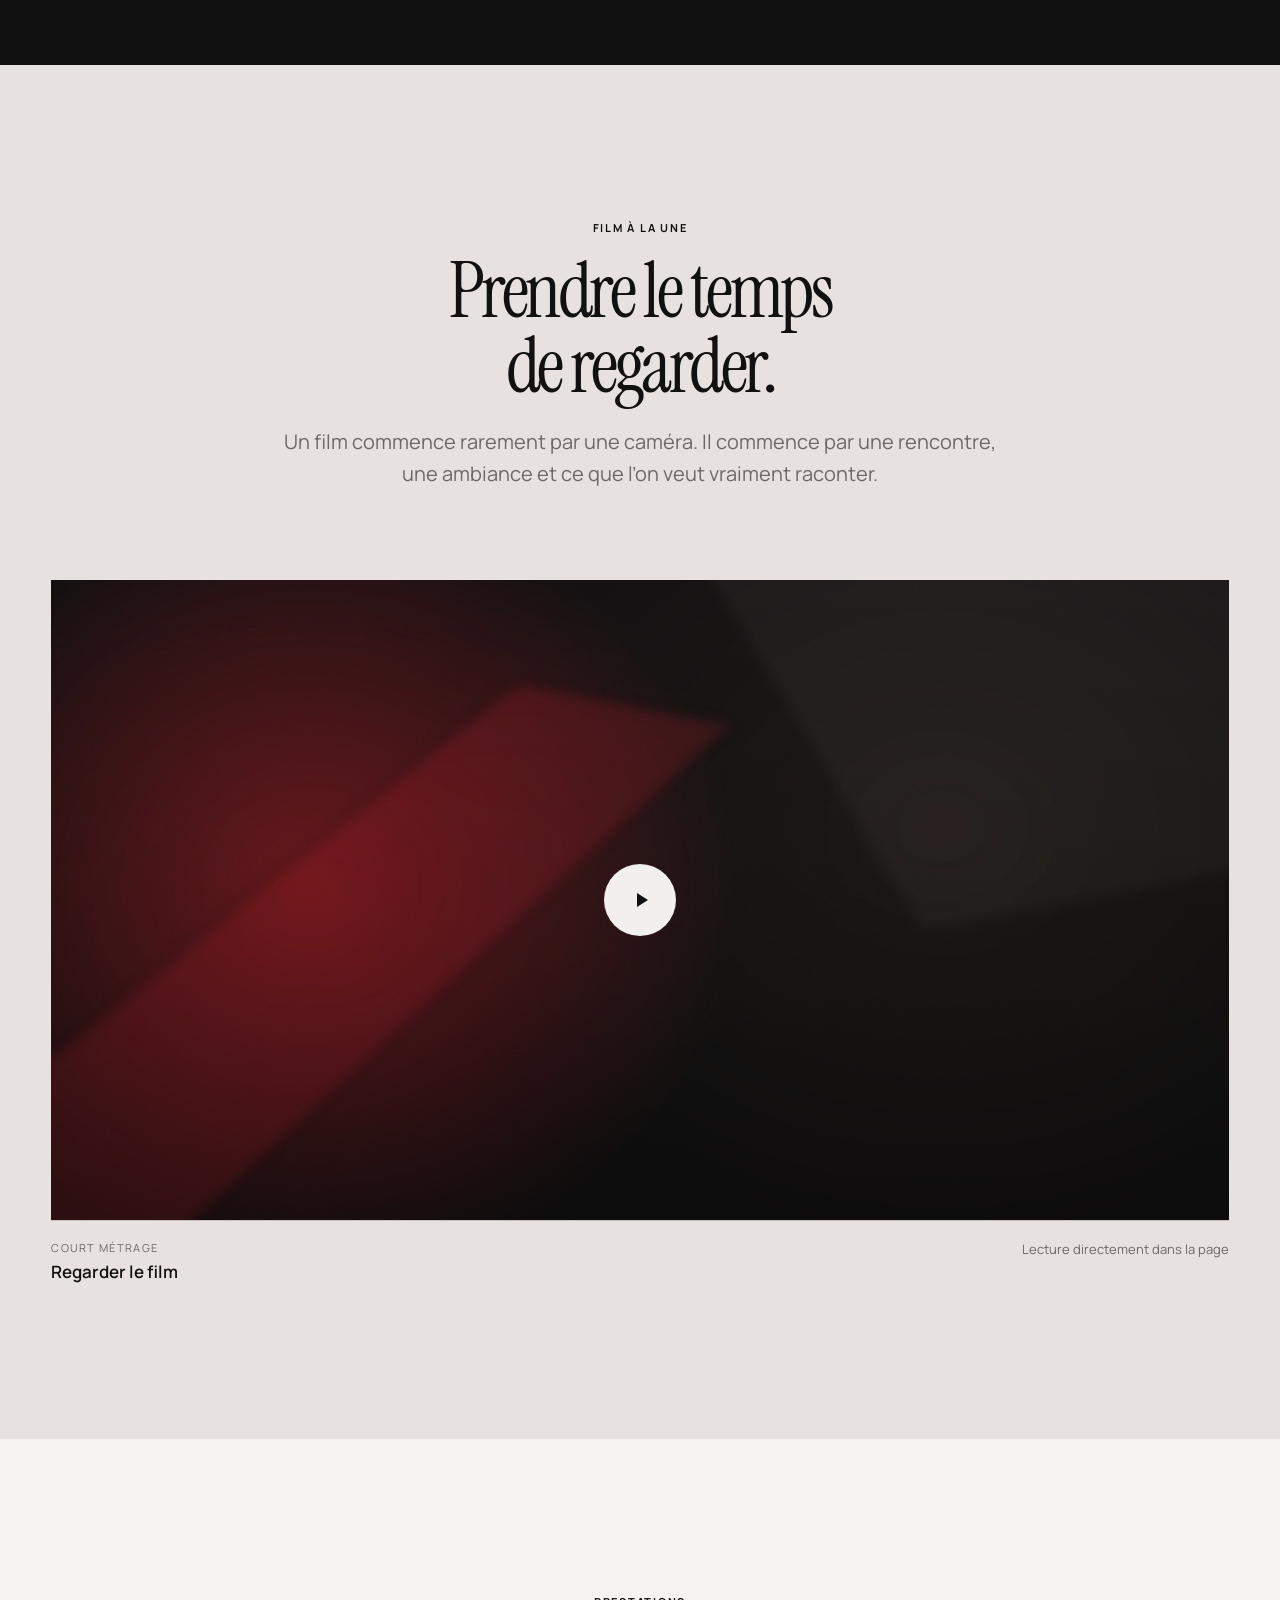
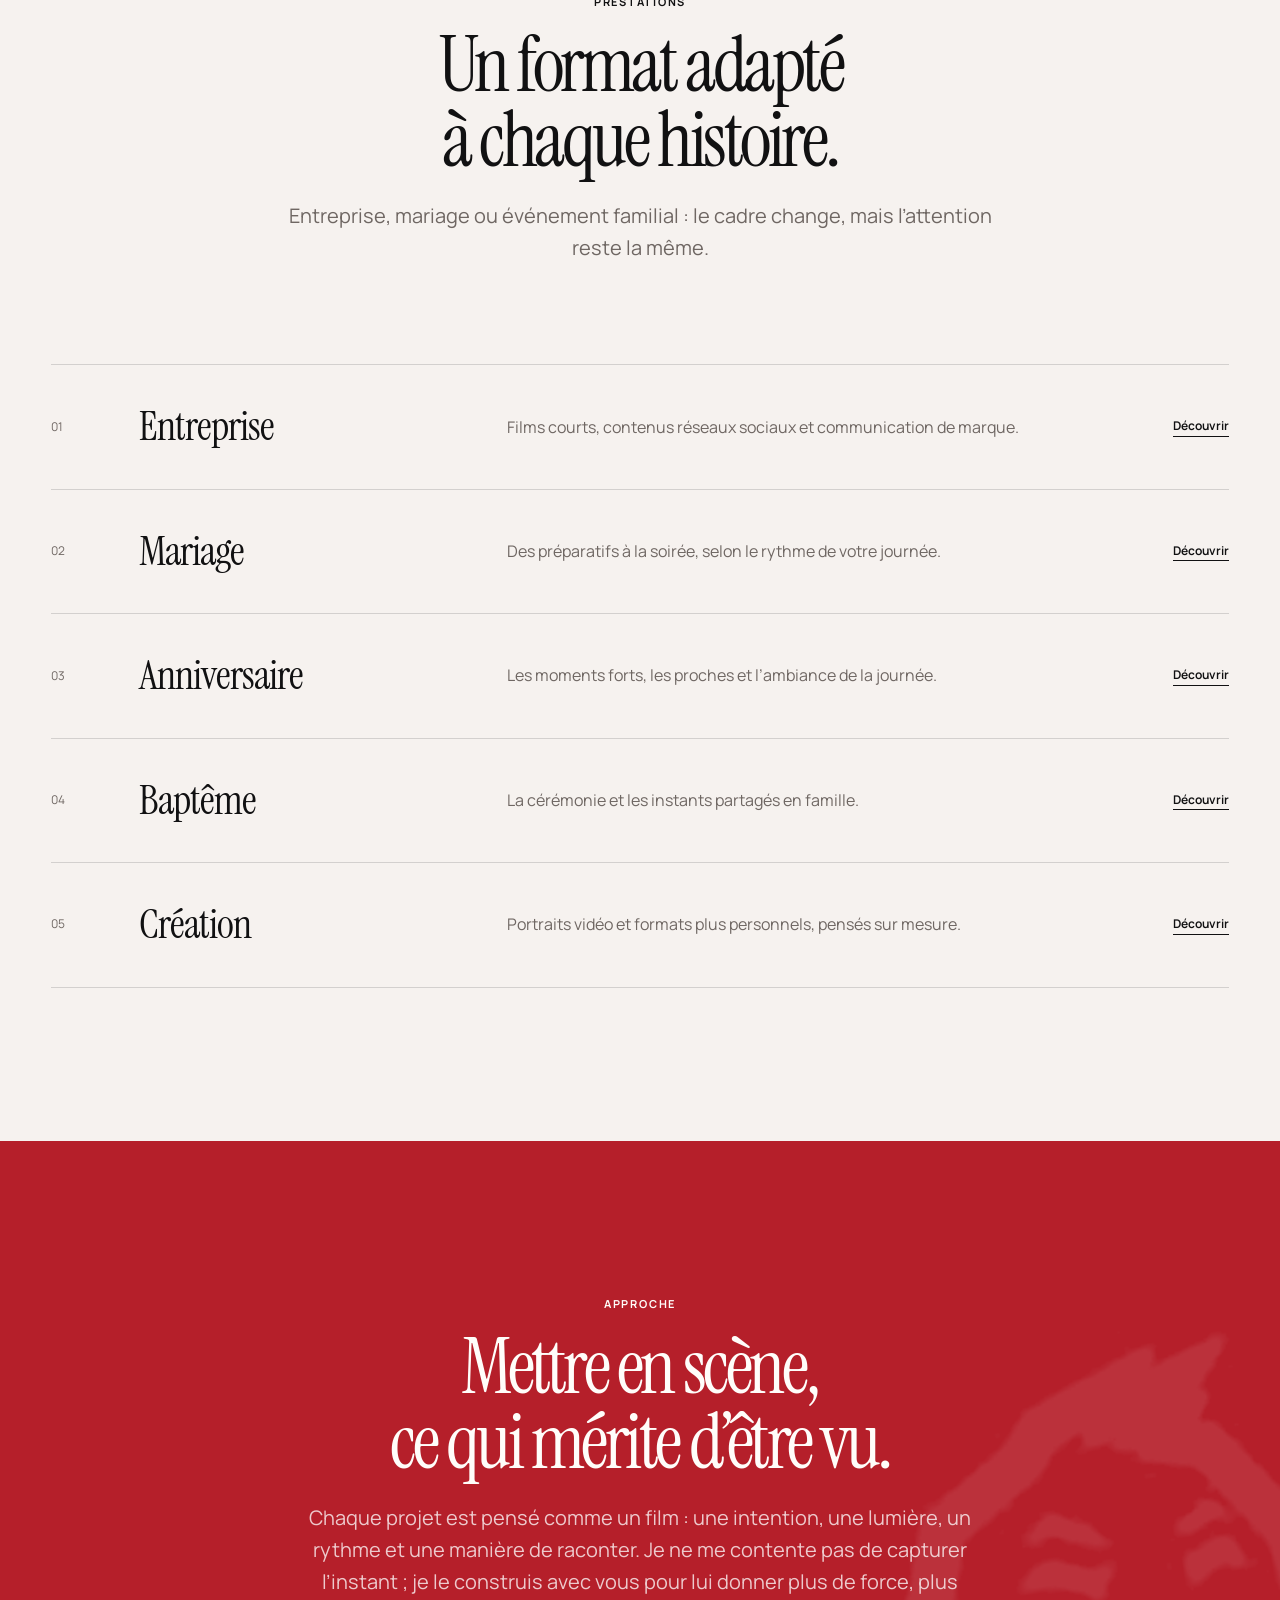
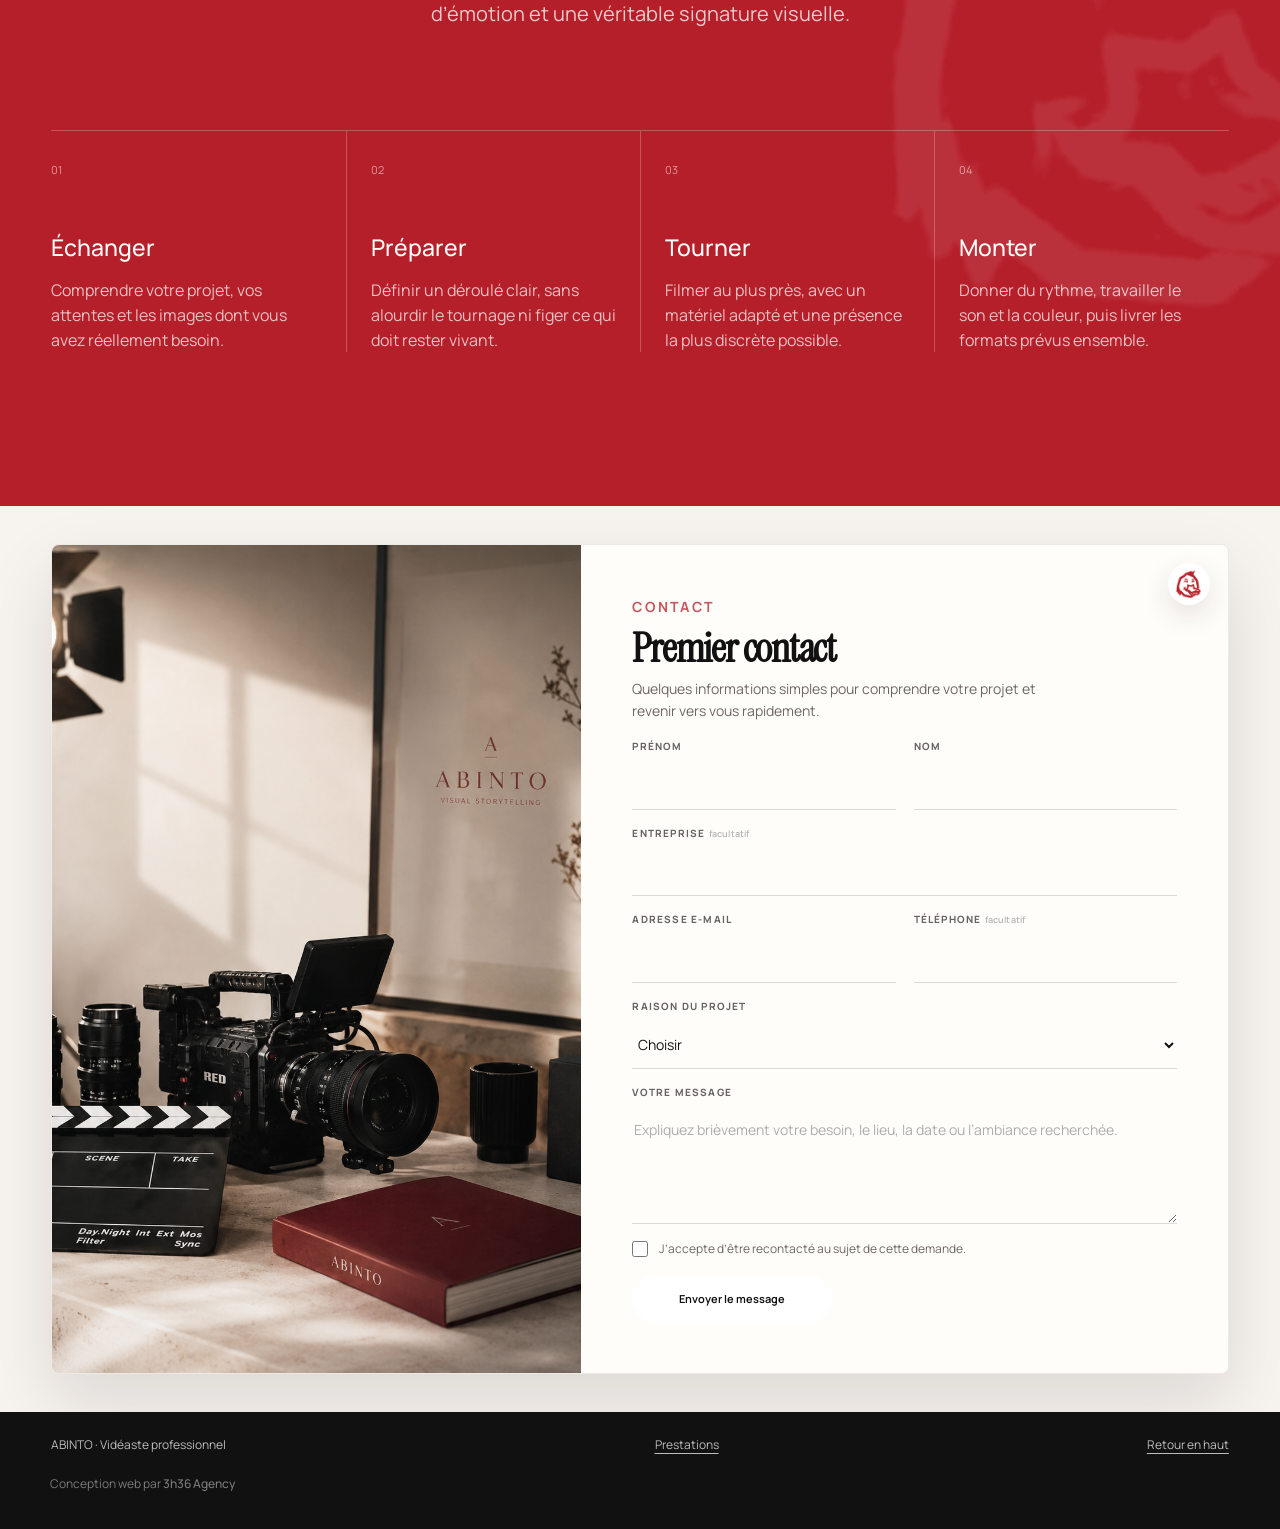
==== commit 5453b44d: "Move booking to dedicated calendar page" ====
--- a/index.html
+++ b/index.html
@@ -134,50 +134,6 @@
 <article class="step reveal"><span>04</span><h3>Monter</h3><p>Donner du rythme, travailler le son et la couleur, puis livrer les formats prévus ensemble.</p></article>
 </div>
 </section>
-<section aria-labelledby="booking-title" class="section booking" id="reservation">
-<div class="container booking-layout">
-<div class="booking-intro reveal">
-<p class="section-label">Premier échange</p>
-<h2 id="booking-title">Choisissons<br/>un moment.</h2>
-<p>Un créneau simple, sans aller-retour. Choisissez le moment qui vous convient : seuls les horaires réellement disponibles apparaissent.</p>
-<div class="booking-promises">
-<span>30 min</span>
-<span>Visio ou téléphone</span>
-<span>Confirmation immédiate</span>
-</div>
-</div>
-<div class="booking-card reveal" data-booking="">
-<div class="booking-card-head">
-<div><p class="booking-kicker">Réserver l’échange</p><h3>Vos disponibilités</h3></div>
-<span aria-hidden="true" class="booking-mark"><img alt="" src="assets/abinto-fox.png"/></span>
-</div>
-<div class="booking-date-strip" aria-label="Choisir une date" data-booking-dates=""></div>
-<div class="booking-slot-area">
-<div class="booking-slot-head"><p data-booking-selected-date="">Sélectionnez une date</p><span data-booking-duration="">30 min</span></div>
-<div aria-live="polite" class="booking-slots" data-booking-slots=""><p class="booking-loading">Choisissez un jour pour voir les créneaux.</p></div>
-</div>
-<form action="/api/booking" class="booking-form" data-booking-form="" method="post" novalidate="">
-<input name="start" type="hidden" data-booking-start=""/>
-<div class="booking-selection" data-booking-selection="" hidden=""><span>Votre créneau</span><strong data-booking-selection-label=""></strong></div>
-<div class="booking-form-grid">
-<div class="form-field"><label for="booking-firstname">Prénom</label><input autocomplete="given-name" id="booking-firstname" name="firstname" required="" type="text"/></div>
-<div class="form-field"><label for="booking-lastname">Nom</label><input autocomplete="family-name" id="booking-lastname" name="lastname" required="" type="text"/></div>
-<div class="form-field form-field--full"><label for="booking-email">Adresse e-mail</label><input autocomplete="email" id="booking-email" name="email" required="" type="email"/></div>
-<div class="form-field"><label for="booking-phone">Téléphone <span>facultatif</span></label><input autocomplete="tel" id="booking-phone" name="phone" type="tel"/></div>
-<div class="form-field"><label for="booking-company">Entreprise <span>facultatif</span></label><input autocomplete="organization" id="booking-company" name="company" type="text"/></div>
-<div class="form-field form-field--full"><label for="booking-message">Un mot sur votre projet <span>facultatif</span></label><textarea id="booking-message" name="message" rows="3"></textarea></div>
-<div aria-hidden="true" class="form-honeypot"><label for="booking-website">Site internet</label><input autocomplete="off" id="booking-website" name="website" tabindex="-1" type="text"/></div>
-</div>
-<label class="form-consent booking-consent"><input name="consent" required="" type="checkbox" value="yes"/><span>J’accepte d’être recontacté au sujet de ce rendez-vous.</span></label>
-<div class="booking-form-footer"><button class="button button--dark" type="submit" disabled="">Confirmer le rendez-vous</button><p aria-live="polite" class="form-status" data-booking-status=""></p></div>
-</form>
-<div aria-live="polite" class="booking-success" data-booking-success="" hidden="">
-<p class="booking-kicker">C’est réservé</p><h3>À très vite.</h3><p>Votre créneau du <strong data-booking-success-date=""></strong> est confirmé. Vous recevrez l’invitation par e-mail.</p>
-<div class="booking-success-actions"><a class="button button--dark" data-booking-google-calendar="" href="#">Ajouter à Google Agenda</a><button class="text-link" data-booking-ics="" type="button">Télécharger l’invitation .ics</button></div>
-</div>
-</div>
-</div>
-</section>
 <section class="section section--paper contact" data-focal="135" id="contact">
 <div class="container contact-shell reveal">
 <div class="contact-card contact-card--full">
--- a/styles.css
+++ b/styles.css
@@ -3314,6 +3314,157 @@
   }
 }
 
+/* --- V20 : page de réservation --- */
+body[data-page="reservation"] { background: #eee9e5; }
+.reservation-header { background: rgba(255,253,250,.92); }
+.appointment-page {
+  position: relative;
+  min-height: 100svh;
+  padding: calc(var(--header-height) + clamp(54px, 8vw, 104px)) 0 clamp(76px, 9vw, 132px);
+  overflow: hidden;
+  background:
+    radial-gradient(circle at 7% 7%, rgba(181,31,42,.14), transparent 25%),
+    radial-gradient(circle at 100% 78%, rgba(17,17,18,.08), transparent 29%),
+    #eee9e5;
+}
+.appointment-page::before,
+.appointment-page::after {
+  content: "";
+  position: absolute;
+  z-index: 0;
+  border: 1px solid rgba(181,31,42,.11);
+  border-radius: 50%;
+  pointer-events: none;
+}
+.appointment-page::before { width: min(68vw, 980px); aspect-ratio: 1; top: -48%; left: -30%; }
+.appointment-page::after { width: min(44vw, 640px); aspect-ratio: 1; right: -23%; bottom: -36%; }
+.appointment-shell { position: relative; z-index: 1; }
+.appointment-heading { max-width: 800px; margin: 0 0 clamp(42px, 6vw, 70px); }
+.appointment-heading .section-label { margin-bottom: 16px; color: rgba(181,31,42,.78); }
+.appointment-heading h1 {
+  max-width: 720px;
+  margin: 0 0 22px;
+  font-family: 'Instrument Serif', Georgia, serif;
+  font-size: clamp(56px, 7vw, 104px);
+  font-weight: 400;
+  line-height: .84;
+  letter-spacing: -.055em;
+}
+.appointment-heading > p:not(.section-label) { max-width: 570px; margin: 0; color: var(--muted); font-size: 17px; line-height: 1.72; }
+.appointment-notes { display: flex; flex-wrap: wrap; gap: 10px 22px; margin-top: 26px; color: rgba(17,17,18,.66); font-size: 12px; }
+.appointment-notes span { padding-left: 14px; border-left: 2px solid var(--red); }
+.appointment-notes b { color: var(--ink); font-weight: 700; }
+.appointment-workspace { display: grid; grid-template-columns: minmax(0, 1.18fr) minmax(330px, .82fr); align-items: stretch; box-shadow: 0 28px 80px rgba(41,25,27,.12); }
+.calendar-panel { padding: clamp(24px, 4vw, 48px); background: #fffdfa; border: 1px solid rgba(17,17,18,.09); border-right: 0; border-radius: 10px 0 0 10px; }
+.calendar-panel-head { display: flex; align-items: flex-start; justify-content: space-between; gap: 24px; padding-bottom: 26px; border-bottom: 1px solid rgba(17,17,18,.11); }
+.booking-kicker { margin: 0 0 8px; color: rgba(181,31,42,.78); font-size: 10px; font-weight: 700; letter-spacing: .14em; text-transform: uppercase; }
+.calendar-panel-head h2,
+.appointment-form-head h2,
+.appointment-success h2 { margin: 0; font-family: 'Instrument Serif', Georgia, serif; font-size: clamp(35px, 3.4vw, 50px); font-weight: 400; line-height: .94; letter-spacing: -.04em; }
+.calendar-fox { width: 48px; height: 48px; display: grid; flex: 0 0 auto; place-items: center; border-radius: 50%; background: #f5efea; }
+.calendar-fox img { width: 29px; height: 33px; object-fit: contain; }
+.calendar-month-bar { display: grid; grid-template-columns: 42px 1fr 42px; align-items: center; gap: 14px; margin: 28px 0 22px; }
+.calendar-month-bar > p { margin: 0; color: var(--ink); font-size: 15px; font-weight: 700; text-align: center; text-transform: capitalize; }
+.calendar-nav { width: 42px; height: 42px; display: grid; place-items: center; border: 1px solid rgba(17,17,18,.15); border-radius: 50%; background: transparent; cursor: pointer; font-size: 18px; transition: color .2s var(--ease), background .2s var(--ease), border-color .2s var(--ease); }
+.calendar-nav:hover { color: #fff; border-color: var(--red); background: var(--red); }
+.calendar-nav:disabled { cursor: default; opacity: .28; }
+.calendar-nav:disabled:hover { color: var(--ink); border-color: rgba(17,17,18,.15); background: transparent; }
+.calendar-weekdays,
+.booking-calendar { display: grid; grid-template-columns: repeat(7, minmax(0, 1fr)); gap: 7px; }
+.calendar-weekdays { margin-bottom: 8px; }
+.calendar-weekdays span { color: rgba(17,17,18,.48); font-size: 9px; font-weight: 700; letter-spacing: .09em; text-align: center; text-transform: uppercase; }
+.booking-calendar { min-height: 290px; }
+.booking-calendar-empty { min-height: 48px; }
+.booking-calendar-day {
+  position: relative;
+  aspect-ratio: 1;
+  min-height: 48px;
+  display: grid;
+  place-items: center;
+  padding: 0;
+  color: rgba(17,17,18,.33);
+  border: 1px solid transparent;
+  border-radius: 7px;
+  background: transparent;
+  cursor: default;
+  font: inherit;
+  font-size: 13px;
+  font-weight: 600;
+}
+.booking-calendar-day.has-slots { color: var(--ink); cursor: pointer; }
+.booking-calendar-day.has-slots:hover { color: var(--red); border-color: rgba(181,31,42,.38); background: #fcf4f4; }
+.booking-calendar-day.is-selected { color: #fff; border-color: var(--red); background: var(--red); box-shadow: 0 8px 17px rgba(181,31,42,.22); }
+.booking-calendar-day.is-today { border-color: rgba(17,17,18,.22); }
+.booking-calendar-day i { position: absolute; bottom: 7px; width: 3px; height: 3px; border-radius: 50%; background: var(--red); }
+.booking-calendar-day.is-selected i { background: #fff; }
+.booking-calendar-day:focus-visible,
+.booking-slot:focus-visible { outline: 2px solid var(--red); outline-offset: 3px; }
+.appointment-slots { margin-top: 30px; padding-top: 24px; border-top: 1px solid rgba(17,17,18,.11); }
+.appointment-slots .booking-slot-head { display: flex; align-items: baseline; justify-content: space-between; gap: 16px; }
+.appointment-slots .booking-slot-head p { margin: 0; color: var(--ink); font-size: 14px; font-weight: 700; text-transform: capitalize; }
+.appointment-slots .booking-slot-head span { color: var(--muted); font-size: 11px; }
+.appointment-slots .booking-slots { grid-template-columns: repeat(4, minmax(0, 1fr)); min-height: 60px; margin-top: 15px; }
+.appointment-slots .booking-slot { min-height: 43px; border-radius: 6px; }
+.appointment-slots .booking-empty,
+.appointment-slots .booking-loading { color: var(--muted); }
+.appointment-form-panel { padding: clamp(26px, 4vw, 48px); color: #fff; border-radius: 0 10px 10px 0; background: linear-gradient(145deg, #221c1e, #111112); }
+.appointment-form-panel .booking-kicker { color: rgba(255,255,255,.53); }
+.appointment-form-head { padding-bottom: 25px; border-bottom: 1px solid rgba(255,255,255,.15); }
+.appointment-form-head > p:not(.booking-kicker) { max-width: 350px; margin: 14px 0 0; color: rgba(255,255,255,.62); font-size: 13px; line-height: 1.6; }
+.appointment-form { margin-top: 26px; }
+.appointment-form-grid { display: grid; grid-template-columns: repeat(2, minmax(0, 1fr)); gap: 16px 18px; }
+.appointment-form-grid .form-field--full { grid-column: 1 / -1; }
+.appointment-form .form-field { gap: 6px; }
+.appointment-form .form-field label { color: rgba(255,255,255,.58); font-size: 9px; letter-spacing: .1em; text-transform: uppercase; }
+.appointment-form .form-field label span { font-size: .9em; opacity: .8; }
+.appointment-form .form-field input,
+.appointment-form .form-field textarea { min-height: 42px; padding: 8px 1px; color: #fff; border: 0; border-bottom: 1px solid rgba(255,255,255,.21); border-radius: 0; background: transparent; font: inherit; font-size: 13px; }
+.appointment-form .form-field textarea { min-height: 83px; resize: vertical; }
+.appointment-form .form-field input:focus,
+.appointment-form .form-field textarea:focus { border-color: #fff; box-shadow: none; }
+.appointment-form .form-field input::placeholder,
+.appointment-form .form-field textarea::placeholder { color: rgba(255,255,255,.32); }
+.appointment-form .booking-selection { margin-bottom: 21px; padding: 12px 14px; color: #fff; border-left: 3px solid #fff; background: rgba(255,255,255,.11); }
+.appointment-form .booking-selection span { font-size: 9px; font-weight: 700; letter-spacing: .09em; text-transform: uppercase; }
+.appointment-form .booking-selection strong { font-size: 12px; }
+.booking-selection[hidden],
+.appointment-success[hidden] { display: none; }
+.appointment-consent { margin-top: 19px; color: rgba(255,255,255,.58); font-size: 11px; }
+.appointment-consent input { accent-color: #fff; }
+.appointment-form-footer { display: flex; flex-direction: column; align-items: stretch; gap: 13px; margin-top: 21px; }
+.appointment-form-footer .button { width: 100%; min-height: 50px; color: var(--ink); background: #fff; border-color: #fff; }
+.appointment-form-footer .button:hover { color: #fff; border-color: var(--red); background: var(--red); }
+.appointment-form-footer .button:disabled { cursor: not-allowed; opacity: .38; }
+.appointment-form-panel .form-status { margin: 0; color: rgba(255,255,255,.65); font-size: 11px; text-align: left; }
+.appointment-form-panel .form-status.is-error { color: #ffb5bb; }
+.appointment-success { padding-top: 26px; }
+.appointment-success > p:not(.booking-kicker) { margin: 15px 0 0; color: rgba(255,255,255,.65); font-size: 14px; line-height: 1.65; }
+.appointment-success-actions { display: flex; flex-wrap: wrap; align-items: center; gap: 14px; margin-top: 25px; }
+.appointment-success-actions .button { min-height: 44px; color: var(--ink); background: #fff; border-color: #fff; font-size: 11px; }
+.appointment-success-actions .text-link { padding: 0; color: #fff; border: 0; background: transparent; cursor: pointer; font: inherit; font-size: 11px; font-weight: 700; text-decoration: underline; text-underline-offset: 4px; }
+
+@media (max-width: 900px) {
+  .appointment-workspace { grid-template-columns: 1fr; }
+  .calendar-panel { border-right: 1px solid rgba(17,17,18,.09); border-bottom: 0; border-radius: 10px 10px 0 0; }
+  .appointment-form-panel { border-radius: 0 0 10px 10px; }
+}
+@media (max-width: 560px) {
+  .appointment-page { padding-top: calc(var(--header-height) + 44px); }
+  .appointment-heading h1 { font-size: 54px; }
+  .appointment-heading > p:not(.section-label) { font-size: 15px; }
+  .appointment-workspace { box-shadow: 0 20px 55px rgba(41,25,27,.12); }
+  .calendar-panel,
+  .appointment-form-panel { padding: 23px 18px; }
+  .calendar-panel-head { padding-bottom: 20px; }
+  .calendar-month-bar { margin: 22px 0 18px; }
+  .booking-calendar { min-height: 250px; gap: 4px; }
+  .calendar-weekdays { gap: 4px; }
+  .booking-calendar-day { min-height: 39px; border-radius: 5px; }
+  .appointment-slots .booking-slots { grid-template-columns: repeat(3, minmax(0, 1fr)); }
+  .appointment-form-grid { grid-template-columns: 1fr; gap: 14px; }
+  .appointment-form-grid .form-field--full { grid-column: auto; }
+}
+
 @media (max-width: 980px) {
   .contact-card {
     grid-template-columns: 1fr;
